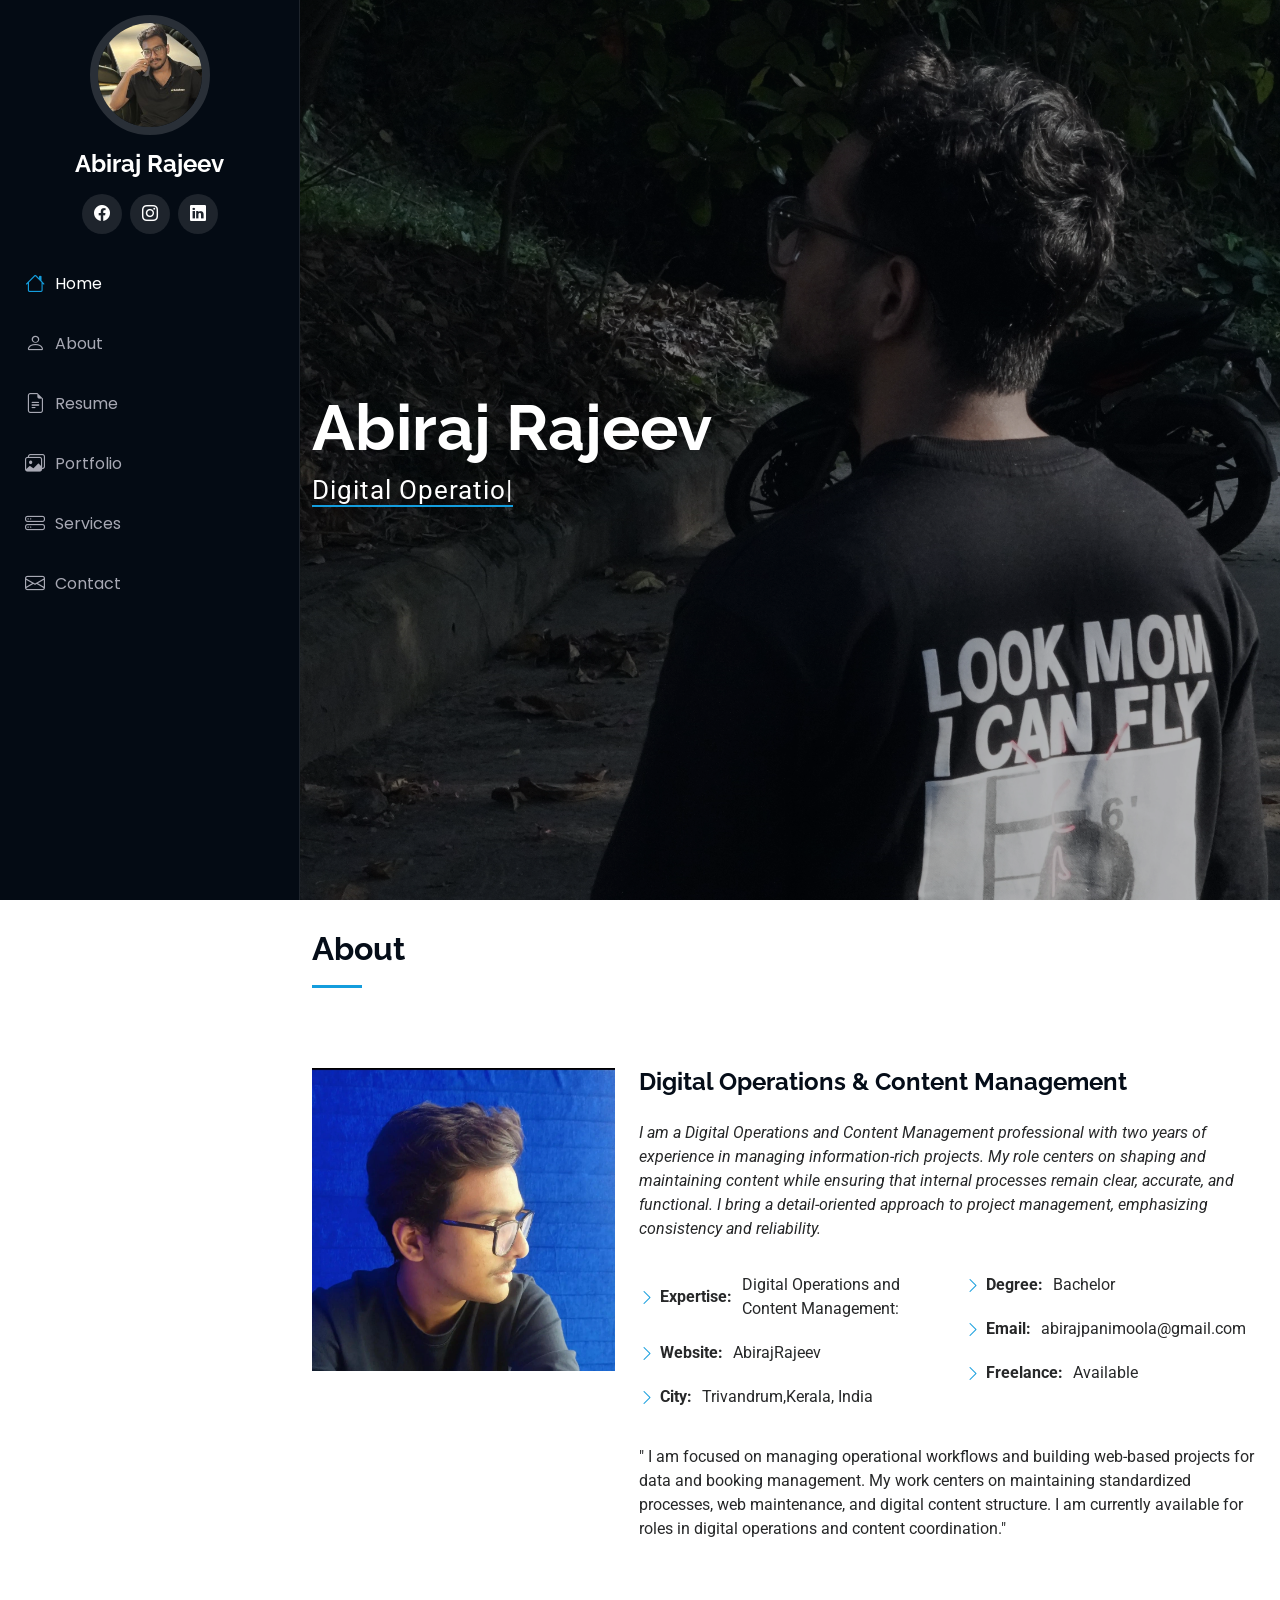
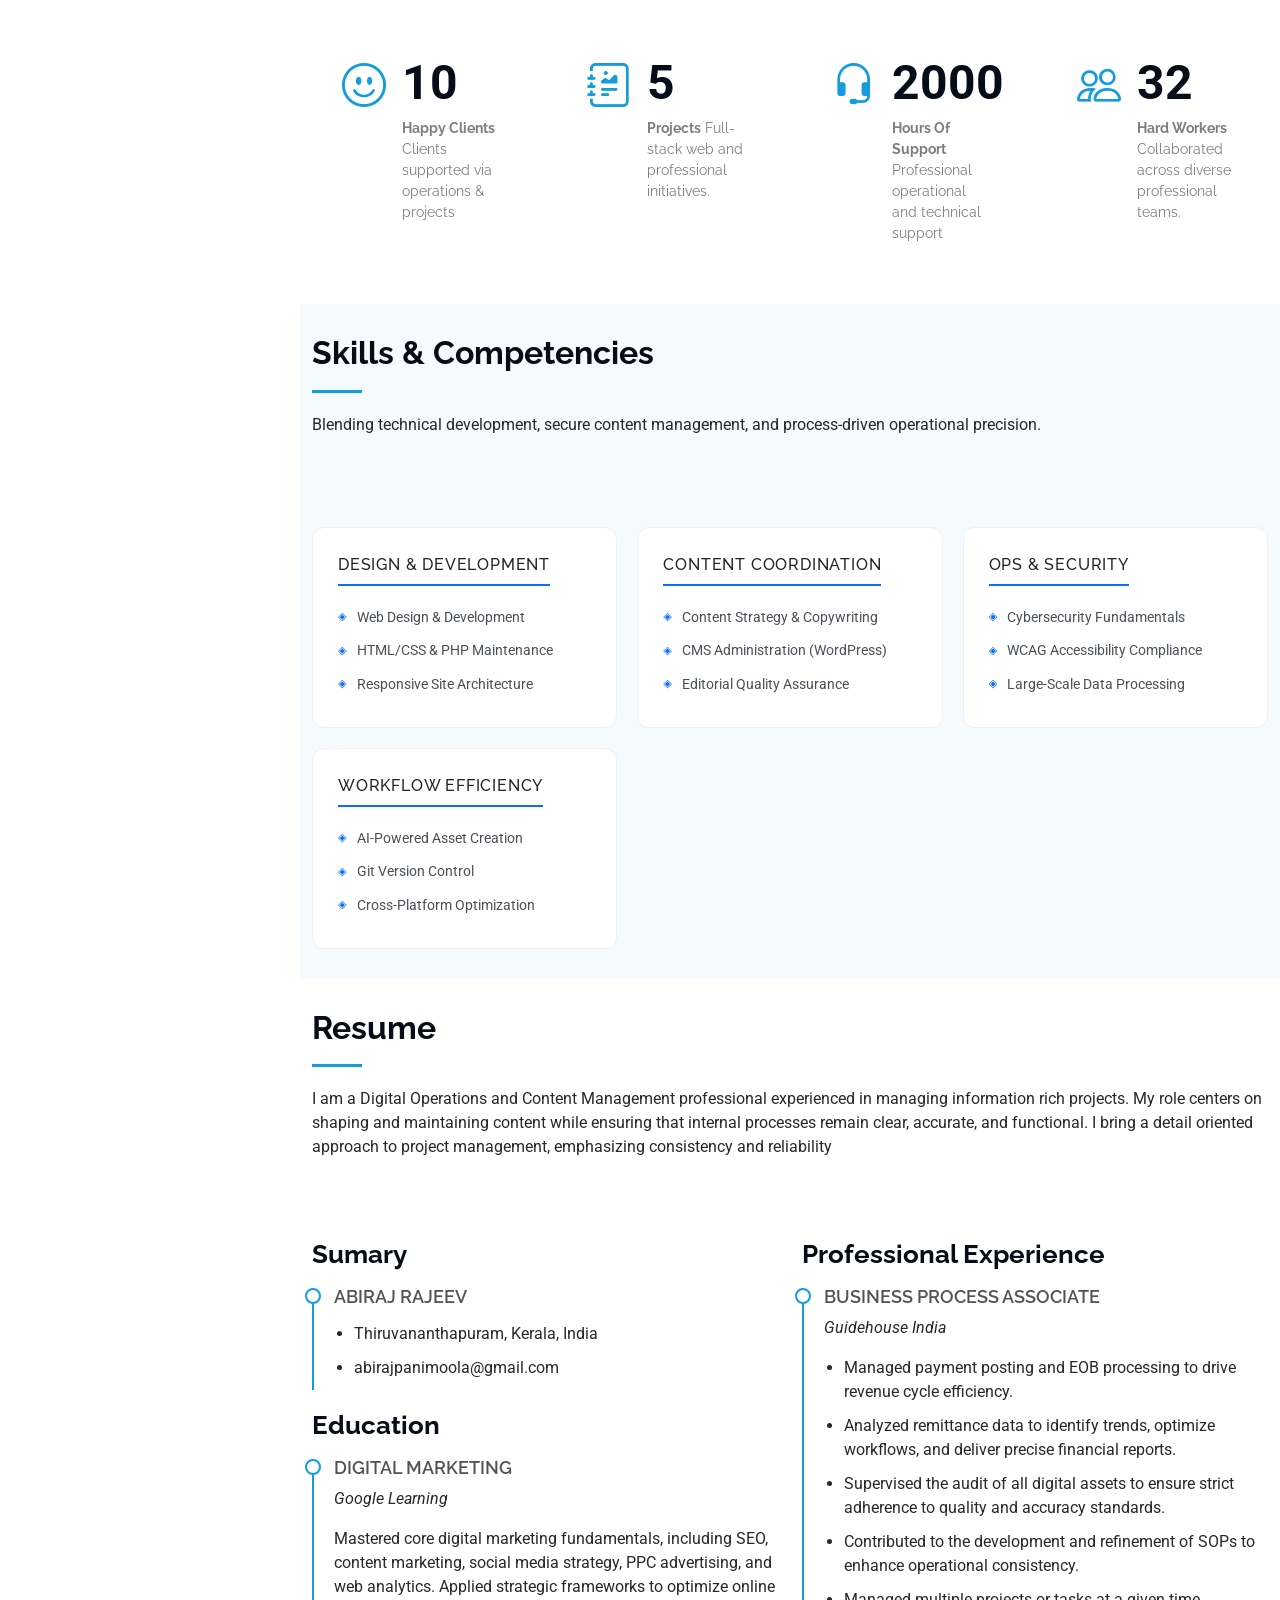
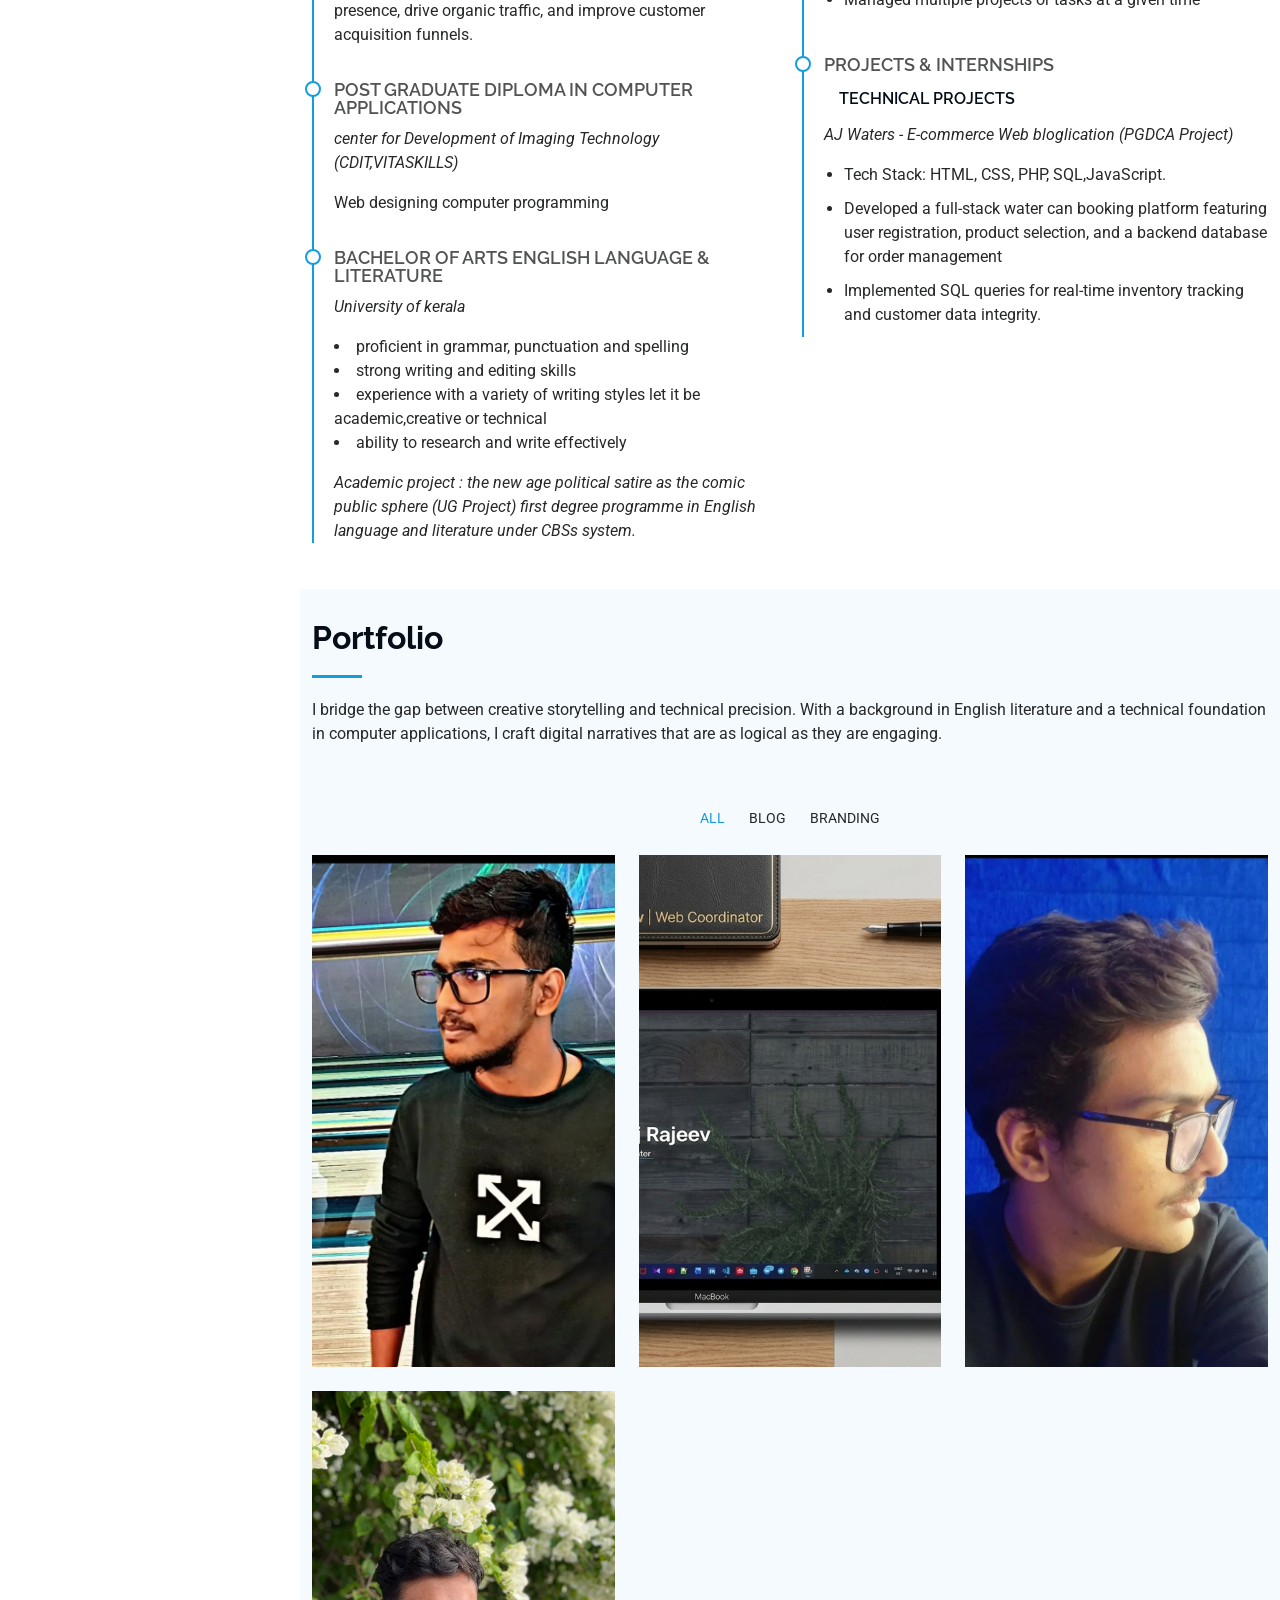
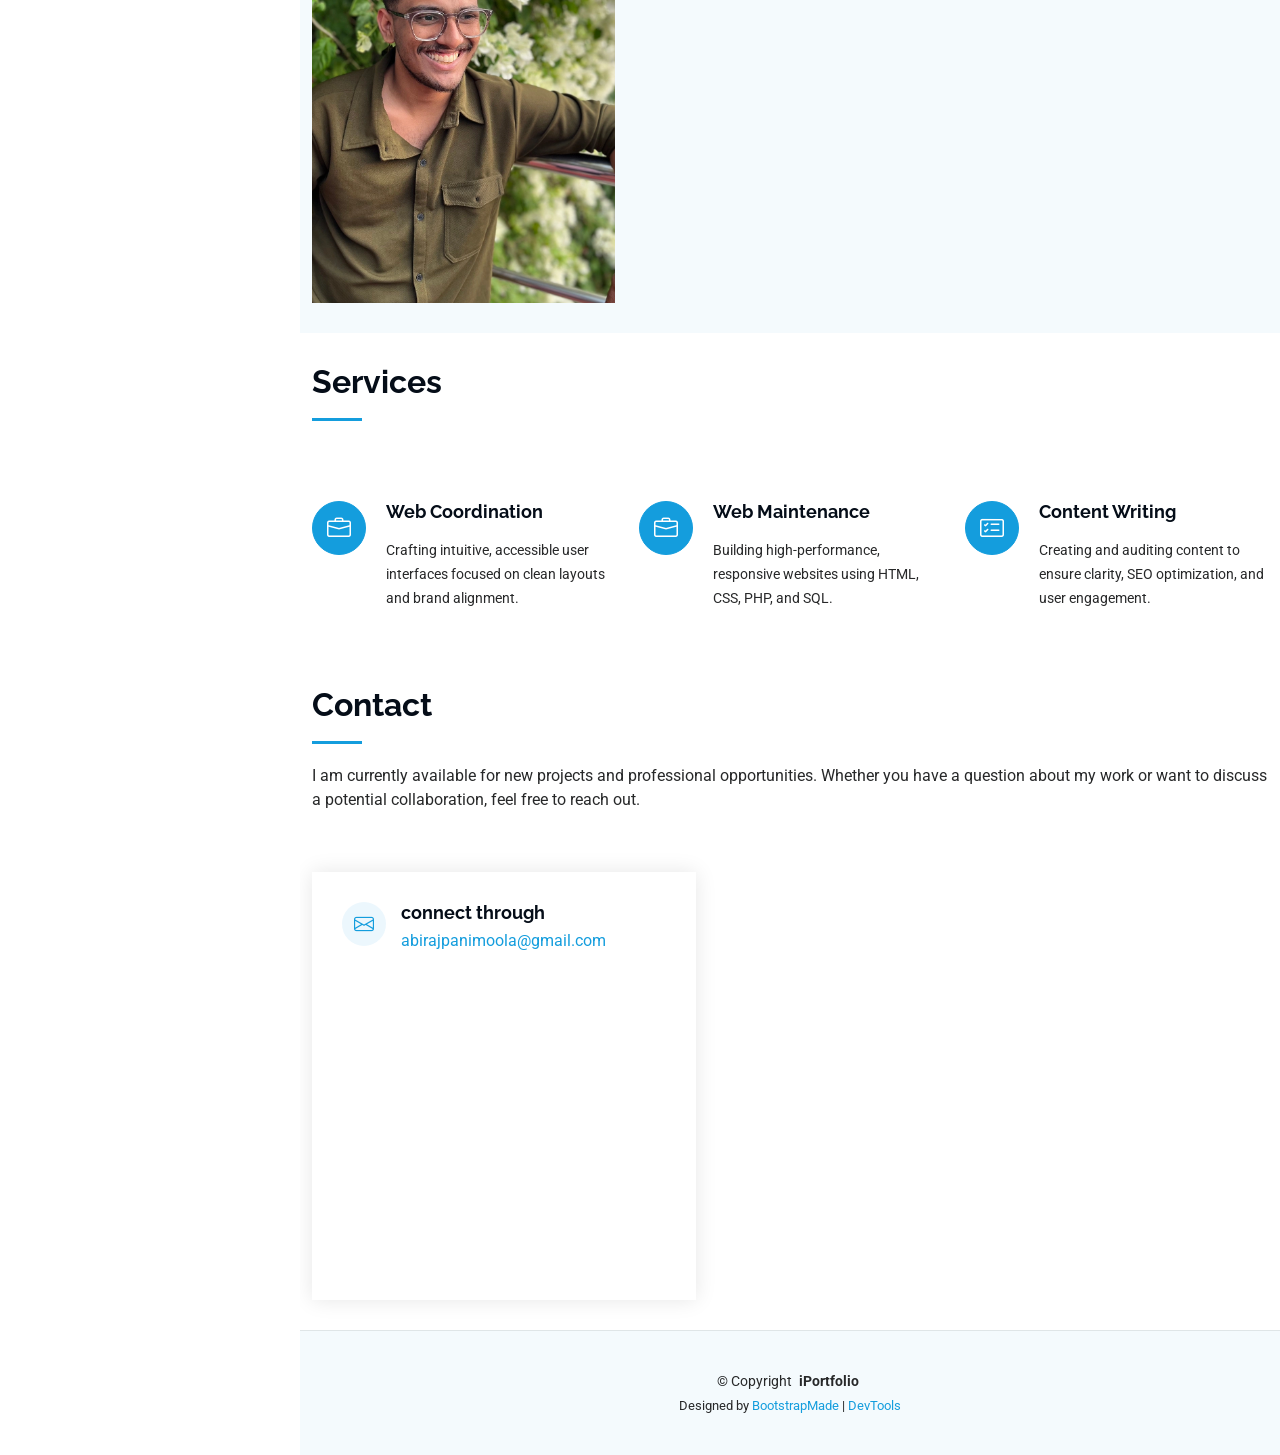
==== index.html @ eca81e2e "Update education section in index.html Added education details for Digital Marketing and updated exi" ====
<!DOCTYPE html>
<html lang="en">

<head>
  <meta charset="utf-8">
  <meta content="width=device-width, initial-scale=1.0" name="viewport">
  <title>Abiraj Rajeev | Portfolio</title>
  <meta content="" name="description">
  <meta content="" name="keywords">

  <!-- Favicons -->
  <link href="assets/img/favicon.png" rel="icon">
  <link href="assets/img/blogle-touch-icon.png" rel="blogle-touch-icon">

  <!-- Fonts -->
  <link href="https://fonts.googleapis.com" rel="preconnect">
  <link href="https://fonts.gstatic.com" rel="preconnect" crossorigin>
  <link href="https://fonts.googleapis.com/css2?family=Roboto:ital,wght@0,100;0,300;0,400;0,500;0,700;0,900;1,100;1,300;1,400;1,500;1,700;1,900&family=Poppins:ital,wght@0,100;0,200;0,300;0,400;0,500;0,600;0,700;0,800;0,900;1,100;1,200;1,300;1,400;1,500;1,600;1,700;1,800;1,900&family=Raleway:ital,wght@0,100;0,200;0,300;0,400;0,500;0,600;0,700;0,800;0,900;1,100;1,200;1,300;1,400;1,500;1,600;1,700;1,800;1,900&display=swap" rel="stylesheet">

  <!-- Vendor CSS Files -->
  <link href="assets/vendor/bootstrap/css/bootstrap.min.css" rel="stylesheet">
  <link href="assets/vendor/bootstrap-icons/bootstrap-icons.css" rel="stylesheet">
  <link href="assets/vendor/aos/aos.css" rel="stylesheet">
  <link href="assets/vendor/glightbox/css/glightbox.min.css" rel="stylesheet">
  <link href="assets/vendor/swiper/swiper-bundle.min.css" rel="stylesheet">

  <!-- Main CSS File -->
  <link href="assets/css/main.css" rel="stylesheet">

  <!-- =======================================================
  * Template Name: iPortfolio
  * Template URL: https://bootstrapmade.com/iportfolio-bootstrap-portfolio-websites-template/
  * Updated: Jun 29 2024 with Bootstrap v5.3.3
  * Author: BootstrapMade.com
  * License: https://bootstrapmade.com/license/
  ======================================================== -->
</head>

<body class="index-page">

  <header id="header" class="header dark-background d-flex flex-column">
    <i class="header-toggle d-xl-none bi bi-list"></i>

    <div class="profile-img">
      <img src="assets/img/my-profile-img.jpg" alt="" class="img-fluid rounded-circle">
    </div>

    <a href="index.html" class="logo d-flex align-items-center justify-content-center">
      <!-- Uncomment the line below if you also wish to use an image logo -->
      <!-- <img src="assets/img/logo.png" alt=""> -->
      <h1 class="sitename">Abiraj Rajeev</h1>
    </a>

    <div class="social-links text-center">
      <a href="https://www.facebook.com/share/1HGsQPXidH/" class="facebook"><i class="bi bi-facebook"></i></a>
      <a href="https://www.instagram.com/abiraj_relodz/?hl=tl" class="instagram"><i class="bi bi-instagram"></i></a>
      <a href="https://linkedin.com/in/abiraj-rajeev" class="linkedin"><i class="bi bi-linkedin"></i></a>
    </div>

    <nav id="navmenu" class="navmenu">
      <ul>
        <li><a href="#hero" class="active"><i class="bi bi-house navicon"></i>Home</a></li>
        <li><a href="#about"><i class="bi bi-person navicon"></i> About</a></li>
        <li><a href="#resume"><i class="bi bi-file-earmark-text navicon"></i> Resume</a></li>
        <li><a href="#portfolio"><i class="bi bi-images navicon"></i> Portfolio</a></li>
        <li><a href="#services"><i class="bi bi-hdd-stack navicon"></i> Services</a></li>
        <li><a href="#contact"><i class="bi bi-envelope navicon"></i> Contact</a></li>
      </ul>
    </nav>

  </header>
  
  <main class="main">

    <!-- Hero Section -->
    <section id="hero" class="hero section dark-background">

      <img src="assets/img/assetsimghero-bg.jpg" alt="" data-aos="fade-in" class="">

      <div class="container" data-aos="fade-up" data-aos-delay="100">
        <h2>Abiraj Rajeev</h2>
        <p><span class="typed" data-typed-items="Digital Operations & Content Management"></span><span class="typed-cursor typed-cursor--blink" aria-hidden="true"></span><span class="typed-cursor typed-cursor--blink" aria-hidden="true"></span></p>
      </div>

    </section><!-- /Hero Section -->

    <!-- About Section -->
    <section id="about" class="about section">

      <!-- Section Title -->
      <div class="container section-title" data-aos="fade-up">
        <h2>About</h2>
        <p></p>
      </div><!-- End Section Title -->

      <div class="container" data-aos="fade-up" data-aos-delay="100">

        <div class="row gy-4 justify-content-center">
          <div class="col-lg-4">
            <img src="assets/img/services.jpg" class="img-fluid" alt="">
          </div>
          <div class="col-lg-8 content">
            <h2>Digital Operations &amp; Content Management</h2>
            <p class="fst-italic py-3">
             I am a Digital Operations and Content Management professional with two years of experience in managing information-rich projects. My role centers on shaping and maintaining content while ensuring that internal processes remain clear, accurate, and functional. I bring a detail-oriented approach to project management, emphasizing consistency and reliability. 
            </p>
            </p>
            <div class="row">
              <div class="col-lg-6">
                <ul>
                  <li><i class="bi bi-chevron-right"></i> <strong>Expertise:</strong> <span> Digital Operations and Content Management:</span></li>
              <li><i class="bi bi-chevron-right"></i> <strong>Website:</strong> <span> <a href="https://abirajpanimoola-jpg.github.io/abirajrajeevportfolio/" target="_blank" style="text-decoration: none; color: inherit;">AbirajRajeev</a>
                  <li><i class="bi bi-chevron-right"></i> <strong>City:</strong> <span>Trivandrum,Kerala, India</span></li>
                </ul>
              </div>
              <div class="col-lg-6">
                <ul>
                  <li><i class="bi bi-chevron-right"></i> <strong>Degree:</strong> <span>Bachelor</span></li>
                  <li><i class="bi bi-chevron-right"></i> <strong>Email:</strong> <span>abirajpanimoola@gmail.com</span></li>
                  <li><i class="bi bi-chevron-right"></i> <strong>Freelance:</strong> <span>Available</span></li>
                </ul>
              </div>
            </div>
            <p class="py-3">
              " I am focused on managing operational workflows and building web-based projects for data and booking management. My work centers on maintaining standardized processes, web maintenance, and digital content structure. I am currently available for roles in digital operations and content coordination."
            </p>
          </div>
        </div>

      </div>

    </section><!-- /About Section -->

    <!-- Stats Section -->
    <section id="stats" class="stats section">

      <div class="container" data-aos="fade-up" data-aos-delay="100">

        <div class="row gy-4">

          <div class="col-lg-3 col-md-6">
            <div class="stats-item">
              <i class="bi bi-emoji-smile"></i>
              <span data-purecounter-start="0" data-purecounter-end="10" data-purecounter-duration="1" class="purecounter"></span>
              <p><strong>Happy Clients</strong> <span>Clients supported via operations & projects</span></p>
            </div>
          </div><!-- End Stats Item -->

          <div class="col-lg-3 col-md-6">
            <div class="stats-item">
              <i class="bi bi-journal-richtext"></i>
              <span data-purecounter-start="0" data-purecounter-end="5" data-purecounter-duration="1" class="purecounter"></span>
              <p><strong>Projects</strong> <span>Full-stack web and professional initiatives.</span></p>
            </div>
          </div><!-- End Stats Item -->

          <div class="col-lg-3 col-md-6">
            <div class="stats-item">
              <i class="bi bi-headset"></i>
              <span data-purecounter-start="0" data-purecounter-end="2000" data-purecounter-duration="1" class="purecounter"></span>
              <p><strong>Hours Of Support</strong> <span>Professional operational and technical support</span></p>
            </div>
          </div><!-- End Stats Item -->

          <div class="col-lg-3 col-md-6">
            <div class="stats-item">
              <i class="bi bi-people"></i>
              <span data-purecounter-start="0" data-purecounter-end="32" data-purecounter-duration="1" class="purecounter"></span>
              <p><strong>Hard Workers</strong> <span>Collaborated across diverse professional teams.</span></p>
            </div>
          </div><!-- End Stats Item -->

        </div>

      </div>

    </section><!-- /Stats Section -->

    <!-- Skills Section -->
    <section id="skills" class="skills section light-background">
  <div class="container section-title" data-aos="fade-up">
    <h2>Skills & Competencies</h2>
    <p>Blending technical development, secure content management, and process-driven operational precision.</p>
  </div>

  <div class="container" data-aos="fade-up" data-aos-delay="100">
    <div class="skills-grid">
      
      <!-- 1. Design & Development -->
      <div class="skill-card">
        <h3>Design & Development</h3>
        <ul class="skill-list">
          <li>Web Design & Development</li>
          <li>HTML/CSS & PHP Maintenance</li>
          <li>Responsive Site Architecture</li>
        </ul>
      </div>

      <!-- 2. Content & Strategy -->
      <div class="skill-card">
        <h3>Content Coordination</h3>
        <ul class="skill-list">
          <li>Content Strategy & Copywriting</li>
          <li>CMS Administration (WordPress)</li>
          <li>Editorial Quality Assurance</li>
        </ul>
      </div>

      <!-- 3. Operations & Security -->
      <div class="skill-card">
        <h3>Ops & Security</h3>
        <ul class="skill-list">
          <li>Cybersecurity Fundamentals</li>
          <li>WCAG Accessibility Compliance</li>
          <li>Large-Scale Data Processing</li>
        </ul>
      </div>

      <!-- 4. Workflow & AI -->
      <div class="skill-card">
        <h3>Workflow Efficiency</h3>
        <ul class="skill-list">
          <li>AI-Powered Asset Creation</li>
          <li>Git Version Control</li>
          <li>Cross-Platform Optimization</li>
        </ul>
      </div>

    </div>
  </div>
</section>

<style>
  .skills-grid {
    display: grid;
    grid-template-columns: repeat(auto-fit, minmax(260px, 1fr));
    gap: 20px;
    margin-top: 30px;
  }
  .skill-card {
    background: #ffffff;
    padding: 25px;
    border-radius: 12px;
    border: 1px solid #eef0f2;
    transition: all 0.3s ease;
  }
  .skill-card:hover {
    transform: translateY(-5px);
    border-color: #0d6efd;
    box-shadow: 0 10px 20px rgba(0,0,0,0.05);
  }
  .skill-card h3 {
    font-size: 1rem;
    margin-bottom: 15px;
    color: #212529;
    text-transform: uppercase;
    letter-spacing: 0.05em;
    border-bottom: 2px solid #0d6efd;
    padding-bottom: 10px;
    display: inline-block;
  }
  .skill-list { list-style: none; padding: 0; margin: 0; }
  .skill-list li {
    padding: 6px 0;
    color: #495057;
    font-size: 0.9rem;
    display: flex;
    align-items: center;
  }
  .skill-list li::before {
    content: "◈";
    color: #0d6efd;
    margin-right: 10px;
    font-size: 0.7rem;
  }
</style><!-- End of Skills Section -->

    <!-- Resume Section -->
    <section id="resume" class="resume section">

      <!-- Section Title -->
      <div class="container section-title" data-aos="fade-up">
        <h2>Resume</h2>
        <p> I am a Digital Operations and Content Management professional  experienced in managing information rich projects. My role centers on shaping and maintaining content while ensuring that internal processes remain clear, accurate, and functional. I bring a detail oriented approach to project management, emphasizing consistency and reliability</p>
      </div><!-- End Section Title -->

      <div class="container">

        <div class="row">

          <div class="col-lg-6" data-aos="fade-up" data-aos-delay="100">
            <h3 class="resume-title">Sumary</h3>

            <div class="resume-item pb-0">
              <h4>Abiraj Rajeev</h4>
              <p><em></em></p>
              <ul>
                <li>Thiruvananthapuram, Kerala, India</li>
                <li>abirajpanimoola@gmail.com</li>
              </ul>
            </div><!-- Edn Resume Item -->

            <h3 class="resume-title">Education</h3>
            <div class="resume-item">
              <h4>Digital Marketing </h4>
     
              <p><em>Google Learning </em></p>
              <p>Mastered core digital marketing fundamentals, including SEO, content marketing, social media strategy, PPC advertising, and web analytics.

Applied strategic frameworks to optimize online presence, drive organic traffic, and improve customer acquisition funnels.</p>
            </div>
            <div class="resume-item">
              <h4>Post Graduate Diploma in Computer Applications </h4>
     
              <p><em>center for Development of Imaging Technology (CDIT,VITASKILLS)</em></p>
              <p>Web designing computer programming </p>
            </div><!-- Edn Resume Item -->

            <div class="resume-item">
              <h4>Bachelor of  Arts English language &amp; Literature</h4>
              
              <p><em>University of kerala</em></p>
              <p><li>proficient in grammar, punctuation and spelling</li>
                <li>strong writing and editing skills</li>
                <li>experience with a variety of writing styles let it be academic,creative or technical</li>
                <li>ability to research and write effectively</li>
              </p>
              <p><em>Academic project : the new age political satire as the comic public sphere (UG Project) first degree programme in English language and literature under CBSs system. </em></p> 
            </div><!-- Edn Resume Item -->

          </div>

          <div class="col-lg-6" data-aos="fade-up" data-aos-delay="200">
            <h3 class="resume-title">Professional Experience</h3>
            <div class="resume-item">
              <h4> Business process Associate</h4>
              
              <p><em>Guidehouse India</em></p>
              <ul>
                <li>Managed payment posting and EOB processing to drive revenue cycle efficiency.</li>
                <li>Analyzed remittance data to identify trends, optimize workflows, and deliver precise financial reports. </li>
                <li>Supervised the audit of all digital assets to ensure strict adherence to quality and accuracy standards.</li>
                <li>Contributed to the development and refinement of SOPs to enhance operational consistency.</li>
                <li>Managed multiple projects or tasks at a given time</li>
              </ul>
            </div><!-- Edn Resume Item -->

            <div class="resume-item">
              <h4>Projects & Internships </h4>
              <h5>TECHNICAL PROJECTS</h5>
              <p><em>AJ Waters - E-commerce Web bloglication (PGDCA Project) </em></p>
              <ul>
                <li>Tech Stack: HTML, CSS, PHP, SQL,JavaScript.</li>
                <li> Developed a full-stack water can booking platform featuring user registration, product selection, and a backend database for order management</li>
                <li>Implemented SQL queries for real-time inventory tracking and customer data integrity.</li>
                
              </ul>

             
            </div><!-- Edn Resume Item -->

          </div>

        </div>

      </div>

    </section><!-- /Resume Section -->

    <!-- Portfolio Section -->
    <section id="portfolio" class="portfolio section light-background">

      <!-- Section Title -->
      <div class="container section-title" data-aos="fade-up">
        <h2>Portfolio</h2>
        <p>I bridge the gap between creative storytelling and technical precision. With a background in English literature and a technical foundation in computer applications, I craft digital narratives that are as logical as they are engaging.</p>
      </div><!-- End Section Title -->

      <div class="container">

        <div class="isotope-layout" data-default-filter="*" data-layout="masonry" data-sort="original-order">

          <ul class="portfolio-filters isotope-filters" data-aos="fade-up" data-aos-delay="100">
            <li data-filter="*" class="filter-active">All</li>
            <li data-filter=".filter-blog">blog</li>
            <li data-filter=".filter-branding">Branding</li>
          </ul><!-- End Portfolio Filters -->

          <div class="row gy-4 isotope-container" data-aos="fade-up" data-aos-delay="200">

            <div class="col-lg-4 col-md-6 portfolio-item isotope-item filter-blog">
              <div class="portfolio-content h-100">
                <img src="assets/img/portfolio/blog-1.jpg" class="img-fluid" style="height: 32em; width: 100%; object-fit: cover;"alt="">
                <div class="portfolio-info">
                  <h4>blog 1</h4>
                  <p>“Half‑cooked perfection is better than emptiness — always will be.”</p>
                  
                  <a href="assets/img/portfolio/blog-1.jpg" title="blog 1" data-gallery="portfolio-gallery-blog" class="glightbox preview-link">
                  
                    <i class="bi bi-zoom-in"></i></a>
                </div>
              </div>
            </div><!-- End Portfolio Item -->
            
            <div class="col-lg-4 col-md-6 portfolio-item isotope-item filter-branding">
              <div class="portfolio-content h-100">
                <img src="assets/img/portfolio/branding-1.jpg" class="img-fluid"style="height: 32em; width: 100%; object-fit: cover;" alt="">
                <div class="portfolio-info">
                  <h4>Branding 1</h4>
                  <p> </p>
                  <a href="assets/img/portfolio/branding-1.jpg" title="Branding 1" data-gallery="portfolio-gallery-branding" class="glightbox preview-link"style="height: 32em; width: 100%; object-fit: cover><i class="bi bi-zoom-in"></i></a>
                  <a href="portfolio-details.html" title="More Details" class="details-link"><i class="bi bi-link-45deg"></i></a>
                </div>
              </div>
            </div><!-- End Portfolio Item -->

         

            <div class="col-lg-4 col-md-6 portfolio-item isotope-item filter-blog">
              <div class="portfolio-content h-100">
                <img src="assets/img/portfolio/blog-2.jpg" class="img-fluid"style="height: 32em; width: 100%; object-fit: cover;" alt="">
                <div class="portfolio-info">
                  <h4>blog 2</h4>
                  <p>“Be the CEO of your life; hire and fire accordingly.”</p>
                  <a href="assets/img/portfolio/blog-2.jpg" title="blog 2" data-gallery="portfolio-gallery-blog" class="glightbox preview-link">
                  
                    <i class="bi bi-zoom-in"></i></a>
                </div>
              </div>
            </div><!-- End Portfolio Item -->
 
            <div class="col-lg-4 col-md-6 portfolio-item isotope-item filter-blog">
              <div class="portfolio-content h-100">
                <img src="assets/img/portfolio/blog-3.jpg" class="img-fluid"style="height: 32em; width: 100%; object-fit: cover;" alt="">
                <div class="portfolio-info">
                  <h4>blog 3</h4>
                  <p> “Laugh like Buddha, not Smiling Buddha.”</p>
                  <a href="assets/img/portfolio/blog-3.jpg" title="blog 3" data-gallery="portfolio-gallery-blog" class="glightbox preview-link">
                  
                    <i class="bi bi-zoom-in"></i></a>
                </div>
              </div>
            </div><!-- End Portfolio Item -->

          
      
        </div>

      </div>

    </section><!-- /Portfolio Section -->

    <!-- Services Section -->
    <section id="services" class="services section">

      <!-- Section Title -->
      <div class="container section-title" data-aos="fade-up">
        <h2>Services</h2>
        <p></p>
      </div><!-- End Section Title -->

      <div class="container">

        <div class="row gy-4">

          <div class="col-lg-4 col-md-6 service-item d-flex" data-aos="fade-up" data-aos-delay="100">
            <div class="icon flex-shrink-0"><i class="bi bi-briefcase"></i></div>
            <div>
              <h4 class="title"><a href="service-details.html#web-Coordination" class="stretched-link">Web Coordination</a></h4>
              <p class="description">Crafting intuitive, accessible user interfaces focused on clean layouts and brand alignment.</p>
            </div>
          </div>
          <!-- End Service Item -->
           <div class="col-lg-4 col-md-6 service-item d-flex" data-aos="fade-up" data-aos-delay="100">
            <div class="icon flex-shrink-0"><i class="bi bi-briefcase"></i></div>
            <div>
              <h4 class="title"><a href="service-details.html#Web-Maintenance" class="stretched-link">Web Maintenance</a></h4>
              <p class="description">Building high-performance, responsive websites using HTML, CSS, PHP, and SQL.</p>
            </div>
          </div>
          <!-- End Service Item -->

          <div class="col-lg-4 col-md-6 service-item d-flex" data-aos="fade-up" data-aos-delay="200">
            <div class="icon flex-shrink-0"><i class="bi bi-card-checklist"></i></div>
            <div>
              <h4 class="title"><a href="service-details.html#content-writing" class="stretched-link">Content Writing</a></h4>
              <p class="description">Creating and auditing content to ensure clarity, SEO optimization, and user engagement.</p>
            </div>
          </div><!-- End Service Item -->

        </div>

      </div>

    </section><!-- /Services Section -->

    <!-- Contact Section -->
    <section id="contact" class="contact section">

      <!-- Section Title -->
      <div class="container section-title" data-aos="fade-up">
        <h2>Contact</h2>
        <p>I am currently available for new projects and professional opportunities. Whether you have a question about my work or want to discuss a potential collaboration, feel free to reach out.</p>
      </div><!-- End Section Title -->

      <div class="container" data-aos="fade-up" data-aos-delay="100">

        <div class="row gy-4">

          <div class="col-lg-5">

            <div class="info-wrap">
             

              

              <div class="info-item d-flex" data-aos="fade-up" data-aos-delay="400">
                <i class="bi bi-envelope flex-shrink-0"></i>
                <div>
                  <h3>connect through</h3>
                 <a href="mailto:abirajrelodz@gmail.com">abirajpanimoola@gmail.com</a>
                </div>
              </div><!-- End Info Item -->

              <iframe src=" " frameborder="0" style="border:0; width: 100%; height: 270px;" allowfullscreen="" loading="lazy" referrerpolicy="no-referrer-when-downgrade"></iframe>
            </div>
          </div>

        

        </div>

      </div>

    </section><!-- /Contact Section -->

  </main>

  <footer id="footer" class="footer position-relative light-background">

    <div class="container">
      <div class="copyright text-center ">
        <p>© <span>Copyright</span> <strong class="px-1 sitename":>iPortfolio</strong> <span></span></p>
      </div>
      <div class="credits">
        <!-- All the links in the footer should remain intact. -->
        <!-- You can delete the links only if you've purchased the pro version. -->
        <!-- Licensing information: https://bootstrapmade.com/license/ -->
        <!-- Purchase the pro version with working PHP/AJAX contact form: [buy-url] -->
        Designed by <a href="https://bootstrapmade.com/">BootstrapMade</a> | <a href="https://bootstrapmade.com/tools/">DevTools</a>
      </div>
    </div>

  </footer>

  <!-- Scroll Top -->
  <a href="#" id="scroll-top" class="scroll-top d-flex align-items-center justify-content-center"><i class="bi bi-arrow-up-short"></i></a>

  <!-- Preloader -->
  <div id="preloader"></div>

  <!-- Vendor JS Files -->
  <script src="assets/vendor/bootstrap/js/bootstrap.bundle.min.js"></script>
  <script src="assets/vendor/php-email-form/validate.js"></script>
  <script src="assets/vendor/aos/aos.js"></script>
  <script src="assets/vendor/typed.js/typed.umd.js"></script>
  <script src="assets/vendor/purecounter/purecounter_vanilla.js"></script>
  <script src="assets/vendor/waypoints/noframework.waypoints.js"></script>
  <script src="assets/vendor/glightbox/js/glightbox.min.js"></script>
  <script src="assets/vendor/imagesloaded/imagesloaded.pkgd.min.js"></script>
  <script src="assets/vendor/isotope-layout/isotope.pkgd.min.js"></script>
  <script src="assets/vendor/swiper/swiper-bundle.min.js"></script>

  <!-- Main JS File -->
  <script src="assets/js/main.js"></script>

</body>

</html>
---- assets/css/main.css ----
/**
* Template Name: iPortfolio
* Template URL: https://bootstrapmade.com/iportfolio-bootstrap-portfolio-websites-template/
* Updated: Jun 29 2024 with Bootstrap v5.3.3
* Author: BootstrapMade.com
* License: https://bootstrapmade.com/license/
*/

/*--------------------------------------------------------------
# Font & Color Variables
# Help: https://bootstrapmade.com/color-system/
--------------------------------------------------------------*/
/* Fonts */
:root {
  --default-font: "Roboto",  system-ui, -apple-system, "Segoe UI", Roboto, "Helvetica Neue", Arial, "Noto Sans", "Liberation Sans", sans-serif, "Apple Color Emoji", "Segoe UI Emoji", "Segoe UI Symbol", "Noto Color Emoji";
  --heading-font: "Raleway",  sans-serif;
  --nav-font: "Poppins",  sans-serif;
}

/* Global Colors - The following color variables are used throughout the website. Updating them here will change the color scheme of the entire website */
:root { 
  --background-color: #ffffff; /* Background color for the entire website, including individual sections */
  --default-color: #272829; /* Default color used for the majority of the text content across the entire website */
  --heading-color: #050d18; /* Color for headings, subheadings and title throughout the website */
  --accent-color: #149ddd; /* Accent color that represents your brand on the website. It's used for buttons, links, and other elements that need to stand out */
  --surface-color: #ffffff; /* The surface color is used as a background of boxed elements within sections, such as cards, icon boxes, or other elements that require a visual separation from the global background. */
  --contrast-color: #ffffff; /* Contrast color for text, ensuring readability against backgrounds of accent, heading, or default colors. */
}

/* Nav Menu Colors - The following color variables are used specifically for the navigation menu. They are separate from the global colors to allow for more customization options */
:root {
  --nav-color: #a8a9b4;  /* The default color of the main navmenu links */
  --nav-hover-color: #ffffff; /* Applied to main navmenu links when they are hovered over or active */
  --nav-mobile-background-color: #040b14; /* Used as the background color for mobile navigation menu */
  --nav-dropdown-background-color: #040b14; /* Used as the background color for dropdown items that appear when hovering over primary navigation items */
  --nav-dropdown-color: #a8a9b4; /* Used for navigation links of the dropdown items in the navigation menu. */
  --nav-dropdown-hover-color: #ffffff; /* Similar to --nav-hover-color, this color is applied to dropdown navigation links when they are hovered over. */
}

/* Color Presets - These classes override global colors when applied to any section or element, providing reuse of the sam color scheme. */

.light-background {
  --background-color: #f4fafd;
  --surface-color: #ffffff;
}

.dark-background {
  --background-color: #040b14;
  --default-color: #ffffff;
  --heading-color: #ffffff;
  --surface-color: #151f2b;
  --contrast-color: #ffffff;
}

/* Smooth scroll */
:root {
  scroll-behavior: smooth;
}

/*--------------------------------------------------------------
# General Styling & Shared Classes
--------------------------------------------------------------*/
body {
  color: var(--default-color);
  background-color: var(--background-color);
  font-family: var(--default-font);
}

a {
  color: var(--accent-color);
  text-decoration: none;
  transition: 0.3s;
}

a:hover {
  color: color-mix(in srgb, var(--accent-color), transparent 25%);
  text-decoration: none;
}

h1,
h2,
h3,
h4,
h5,
h6 {
  color: var(--heading-color);
  font-family: var(--heading-font);
}

/* PHP Email Form Messages
------------------------------*/
.php-email-form .error-message {
  display: none;
  background: #df1529;
  color: #ffffff;
  text-align: left;
  padding: 15px;
  margin-bottom: 24px;
  font-weight: 600;
}

.php-email-form .sent-message {
  display: none;
  color: #ffffff;
  background: #059652;
  text-align: center;
  padding: 15px;
  margin-bottom: 24px;
  font-weight: 600;
}

.php-email-form .loading {
  display: none;
  background: var(--surface-color);
  text-align: center;
  padding: 15px;
  margin-bottom: 24px;
}

.php-email-form .loading:before {
  content: "";
  display: inline-block;
  border-radius: 50%;
  width: 24px;
  height: 24px;
  margin: 0 10px -6px 0;
  border: 3px solid var(--accent-color);
  border-top-color: var(--surface-color);
  animation: php-email-form-loading 1s linear infinite;
}

@keyframes php-email-form-loading {
  0% {
    transform: rotate(0deg);
  }

  100% {
    transform: rotate(360deg);
  }
}

/*--------------------------------------------------------------
# Global Header
--------------------------------------------------------------*/
.header {
  color: var(--default-color);
  background-color: var(--background-color);
  position: fixed;
  top: 0;
  left: 0;
  bottom: 0;
  padding: 0 15px;
  width: 300px;
  transition: all ease-in-out 0.3s;
  overflow-y: auto;
  z-index: 997;
  border-right: 1px solid color-mix(in srgb, var(--default-color), transparent 90%);
}

.header .profile-img img {
  margin: 15px auto;
  display: block;
  width: 120px;
  border: 8px solid color-mix(in srgb, var(--default-color), transparent 85%);
}

.header .logo {
  line-height: 1;
  margin-bottom: 15px;
}

.header .logo img {
  max-height: 32px;
  margin-right: 8px;
}

.header .logo h1 {
  font-size: 24px;
  margin: 0;
  font-weight: 700;
  color: var(--heading-color);
}

.header .social-links {
  margin: 0 0 20px 0;
}

.header .social-links a {
  font-size: 16px;
  display: inline-flex;
  align-items: center;
  justify-content: center;
  background: color-mix(in srgb, var(--default-color), transparent 90%);
  color: var(--default-color);
  margin: 0 2px;
  border-radius: 50%;
  text-align: center;
  width: 40px;
  height: 40px;
  transition: 0.3s;
}

.header .social-links a:hover {
  color: var(--contrast-color);
  background: var(--accent-color);
}

@media (min-width: 1200px) {

  .header~main,
  .header~#footer {
    margin-left: 300px;
  }
}

@media (max-width: 1199px) {
  .header {
    left: -100%;
  }
}

.header.header-show {
  left: 0;
}

.header .header-toggle {
  color: var(--contrast-color);
  background-color: var(--accent-color);
  font-size: 22px;
  display: flex;
  align-items: center;
  justify-content: center;
  width: 40px;
  height: 40px;
  border-radius: 50%;
  cursor: pointer;
  position: fixed;
  top: 15px;
  right: 15px;
  z-index: 9999;
  transition: background-color 0.3s;
}

.header .header-toggle:hover {
  color: var(--contrast-color);
  background-color: color-mix(in srgb, var(--accent-color) 90%, white 15%);
}

/*--------------------------------------------------------------
# Navigation Menu
--------------------------------------------------------------*/
.mobile-nav-toggle {
  display: none;
}

.navmenu {
  padding: 0;
  z-index: 9997;
}

.navmenu ul {
  list-style: none;
  padding: 0 0 20px 0;
  margin: 0;
}

.navmenu a,
.navmenu a:focus {
  color: var(--nav-color);
  padding: 15px 10px;
  font-family: var(--nav-font);
  font-size: 16px;
  font-weight: 400;
  display: flex;
  align-items: center;
  white-space: nowrap;
  transition: 0.3s;
  width: 100%;
}

.navmenu a .navicon,
.navmenu a:focus .navicon {
  font-size: 20px;
  margin-right: 10px;
}

.navmenu a .toggle-dropdown,
.navmenu a:focus .toggle-dropdown {
  font-size: 12px;
  line-height: 0;
  margin-left: auto;
  width: 30px;
  height: 30px;
  display: flex;
  align-items: center;
  justify-content: center;
  border-radius: 50%;
  transition: 0.3s;
  flex-shrink: 0;
  background-color: color-mix(in srgb, var(--accent-color), transparent 90%);
}

.navmenu a .toggle-dropdown:hover,
.navmenu a:focus .toggle-dropdown:hover {
  background-color: var(--accent-color);
  color: var(--contrast-color);
}

.navmenu a:hover,
.navmenu .active,
.navmenu .active:focus {
  color: var(--nav-hover-color);
}

.navmenu a:hover .navicon,
.navmenu .active .navicon,
.navmenu .active:focus .navicon {
  color: var(--accent-color);
}

.navmenu .active .toggle-dropdown,
.navmenu .active:focus .toggle-dropdown {
  background-color: var(--accent-color);
  color: var(--contrast-color);
  transform: rotate(180deg);
}

.navmenu .dropdown {
  display: block;
}

.navmenu .dropdown a,
.navmenu .dropdown a:focus {
  color: --nav-dropdown-color;
}

.navmenu .dropdown a:hover,
.navmenu .dropdown .active,
.navmenu .dropdown .active:focus {
  color: var(--nav-dropdown-hover-color);
}

.navmenu .dropdown ul {
  position: static;
  display: none;
  z-index: 99;
  padding: 5px 10px;
  margin: 5px 10px;
  background-color: var(--nav-dropdown-background-color);
  border: 1px solid color-mix(in srgb, var(--default-color), transparent 90%);
  box-shadow: none;
  transition: all 0.5s ease-in-out;
}

.navmenu .dropdown ul ul {
  background-color: rgba(33, 37, 41, 0.1);
}

.navmenu .dropdown>.dropdown-active {
  display: block;
  background-color: rgba(33, 37, 41, 0.03);
}

/*--------------------------------------------------------------
# Global Footer
--------------------------------------------------------------*/
.footer {
  color: var(--default-color);
  background-color: var(--background-color);
  font-size: 14px;
  padding: 40px 0;
  position: relative;
  border-top: 1px solid color-mix(in srgb, var(--default-color), transparent 90%);
}

.footer .copyright p {
  margin-bottom: 0;
}

.footer .credits {
  margin-top: 4px;
  font-size: 13px;
  text-align: center;
}

/*--------------------------------------------------------------
# Preloader
--------------------------------------------------------------*/
#preloader {
  position: fixed;
  inset: 0;
  z-index: 999999;
  overflow: hidden;
  background: var(--background-color);
  transition: all 0.6s ease-out;
}

#preloader:before {
  content: "";
  position: fixed;
  top: calc(50% - 30px);
  left: calc(50% - 30px);
  border: 6px solid #ffffff;
  border-color: var(--accent-color) transparent var(--accent-color) transparent;
  border-radius: 50%;
  width: 60px;
  height: 60px;
  animation: animate-preloader 1.5s linear infinite;
}

@keyframes animate-preloader {
  0% {
    transform: rotate(0deg);
  }

  100% {
    transform: rotate(360deg);
  }
}

/*--------------------------------------------------------------
# Scroll Top Button
--------------------------------------------------------------*/
.scroll-top {
  position: fixed;
  visibility: hidden;
  opacity: 0;
  right: 15px;
  bottom: -15px;
  z-index: 99999;
  background-color: var(--accent-color);
  width: 44px;
  height: 44px;
  border-radius: 50px;
  transition: all 0.4s;
}

.scroll-top i {
  font-size: 24px;
  color: var(--contrast-color);
  line-height: 0;
}

.scroll-top:hover {
  background-color: color-mix(in srgb, var(--accent-color), transparent 20%);
  color: var(--contrast-color);
}

.scroll-top.active {
  visibility: visible;
  opacity: 1;
  bottom: 15px;
}

/*--------------------------------------------------------------
# Disable aos animation delay on mobile devices
--------------------------------------------------------------*/
@media screen and (max-width: 768px) {
  [data-aos-delay] {
    transition-delay: 0 !important;
  }
}

/*--------------------------------------------------------------
# Global Page Titles & Breadcrumbs
--------------------------------------------------------------*/
.page-title {
  color: var(--default-color);
  background-color: var(--background-color);
  padding: 25px 0;
  position: relative;
}

.page-title h1 {
  font-size: 24px;
  font-weight: 700;
}

.page-title .breadcrumbs ol {
  display: flex;
  flex-wrap: wrap;
  list-style: none;
  padding: 0;
  margin: 0;
  font-size: 14px;
  font-weight: 400;
}

.page-title .breadcrumbs ol li+li {
  padding-left: 10px;
}

.page-title .breadcrumbs ol li+li::before {
  content: "/";
  display: inline-block;
  padding-right: 10px;
  color: color-mix(in srgb, var(--default-color), transparent 70%);
}

/*--------------------------------------------------------------
# Global Sections
--------------------------------------------------------------*/
section,
.section {
  color: var(--default-color);
  background-color: var(--background-color);
  padding: 30px 0;
  overflow: clip;
}

/*--------------------------------------------------------------
# Global Section Titles
--------------------------------------------------------------*/
.section-title {
  padding-bottom: 60px;
  position: relative;
}

.section-title h2 {
  font-size: 32px;
  font-weight: 700;
  margin-bottom: 20px;
  padding-bottom: 20px;
  position: relative;
}

.section-title h2:after {
  content: "";
  position: absolute;
  display: block;
  width: 50px;
  height: 3px;
  background: var(--accent-color);
  left: 0;
  bottom: 0;
}

.section-title p {
  margin-bottom: 0;
}

/*--------------------------------------------------------------
# Hero Section
--------------------------------------------------------------*/
.hero {
  width: 100%;
  min-height: 100vh;
  position: relative;
  padding: 80px 0;
  display: flex;
  align-items: center;
  justify-content: center;
}

.hero img {
  position: absolute;
  inset: 0;
  display: block;
  width: 100%;
  height: 100%;
  object-fit: cover;
  z-index: 1;
}

.hero:before {
  content: "";
  background: color-mix(in srgb, var(--background-color), transparent 70%);
  position: absolute;
  inset: 0;
  z-index: 2;
}

.hero .container {
  position: relative;
  z-index: 3;
}

.hero h2 {
  margin: 0;
  font-size: 64px;
  font-weight: 700;
}

.hero p {
  margin: 5px 0 0 0;
  font-size: 26px;
}

.hero p span {
  letter-spacing: 1px;
  border-bottom: 2px solid var(--accent-color);
}

.hero .social-links {
  margin-top: 25px;
}

.hero .social-links a {
  font-size: 24px;
  display: inline-block;
  color: color-mix(in srgb, var(--default-color), transparent 50%);
  line-height: 1;
  margin-right: 20px;
  transition: 0.3s;
}

.hero .social-links a:hover {
  color: var(--accent-color);
}

@media (max-width: 768px) {
  .hero h2 {
    font-size: 32px;
  }

  .hero p {
    font-size: 20px;
  }
}

/*--------------------------------------------------------------
# About Section
--------------------------------------------------------------*/
.about .content h2 {
  font-weight: 700;
  font-size: 24px;
}

.about .content ul {
  list-style: none;
  padding: 0;
}

.about .content ul li {
  margin-bottom: 20px;
  display: flex;
  align-items: center;
}

.about .content ul strong {
  margin-right: 10px;
}

.about .content ul i {
  font-size: 16px;
  margin-right: 5px;
  color: var(--accent-color);
  line-height: 0;
}

/*--------------------------------------------------------------
# Stats Section
--------------------------------------------------------------*/
.stats .stats-item {
  padding: 30px;
  width: 100%;
}

.stats .stats-item i {
  color: var(--accent-color);
  display: block;
  font-size: 44px;
  float: left;
  line-height: 0;
}

.stats .stats-item .purecounter {
  color: var(--heading-color);
  font-size: 48px;
  line-height: 40px;
  display: block;
  font-weight: 700;
  margin-left: 60px;
}

.stats .stats-item p {
  color: color-mix(in srgb, var(--default-color), transparent 40%);
  padding: 15px 0 0 0;
  margin: 0 0 0 60px;
  font-family: var(--heading-font);
  font-size: 14px;
}

/*--------------------------------------------------------------
# Skills Section
--------------------------------------------------------------*/
.skills .progress {
  height: 60px;
  display: block;
  background: none;
  border-radius: 0;
}

.skills .progress .skill {
  color: var(--heading-color);
  padding: 0;
  margin: 0 0 6px 0;
  text-transform: uppercase;
  display: block;
  font-weight: 600;
  font-family: var(--heading-font);
}

.skills .progress .skill .val {
  float: right;
  font-style: normal;
}

.skills .progress-bar-wrap {
  background: color-mix(in srgb, var(--default-color), transparent 90%);
  height: 10px;
}

.skills .progress-bar {
  width: 1px;
  height: 10px;
  transition: 0.9s;
  background-color: var(--accent-color);
}

/*--------------------------------------------------------------
# Resume Section
--------------------------------------------------------------*/
.resume .resume-title {
  color: var(--heading-color);
  font-size: 26px;
  font-weight: 700;
  margin-top: 20px;
  margin-bottom: 20px;
}

.resume .resume-item {
  padding: 0 0 20px 20px;
  margin-top: -2px;
  border-left: 2px solid var(--accent-color);
  position: relative;
}

.resume .resume-item h4 {
  line-height: 18px;
  font-size: 18px;
  font-weight: 600;
  text-transform: uppercase;
  color: color-mix(in srgb, var(--default-color), transparent 20%);
  margin-bottom: 10px;
}

.resume .resume-item h5 {
  font-size: 16px;
  padding: 5px 15px;
  display: inline-block;
  font-weight: 600;
  margin-bottom: 10px;
}

.resume .resume-item ul {
  padding-left: 20px;
}

.resume .resume-item ul li {
  padding-bottom: 10px;
}

.resume .resume-item:last-child {
  padding-bottom: 0;
}

.resume .resume-item::before {
  content: "";
  position: absolute;
  width: 16px;
  height: 16px;
  border-radius: 50px;
  left: -9px;
  top: 0;
  background: var(--background-color);
  border: 2px solid var(--accent-color);
}

/*--------------------------------------------------------------
# Portfolio Section
--------------------------------------------------------------*/
.portfolio .portfolio-filters {
  padding: 0;
  margin: 0 auto 20px auto;
  list-style: none;
  text-align: center;
}

.portfolio .portfolio-filters li {
  cursor: pointer;
  display: inline-block;
  padding: 0;
  font-size: 14px;
  font-weight: 400;
  margin: 0 10px;
  line-height: 1;
  text-transform: uppercase;
  margin-bottom: 10px;
  transition: all 0.3s ease-in-out;
}

.portfolio .portfolio-filters li:hover,
.portfolio .portfolio-filters li.filter-active {
  color: var(--accent-color);
}

.portfolio .portfolio-filters li:first-child {
  margin-left: 0;
}

.portfolio .portfolio-filters li:last-child {
  margin-right: 0;
}

@media (max-width: 575px) {
  .portfolio .portfolio-filters li {
    font-size: 14px;
    margin: 0 5px;
  }
}

.portfolio .portfolio-content {
  position: relative;
  overflow: hidden;
}

.portfolio .portfolio-content img {
  transition: 0.3s;
}

.portfolio .portfolio-content .portfolio-info {
  opacity: 0;
  position: absolute;
  inset: 0;
  z-index: 3;
  transition: all ease-in-out 0.3s;
  background: rgba(0, 0, 0, 0.6);
  padding: 15px;
}

.portfolio .portfolio-content .portfolio-info h4 {
  font-size: 14px;
  padding: 5px 10px;
  font-weight: 400;
  color: #ffffff;
  display: inline-block;
  background-color: var(--accent-color);
}

.portfolio .portfolio-content .portfolio-info p {
  position: absolute;
  bottom: 10px;
  text-align: center;
  display: inline-block;
  left: 0;
  right: 0;
  font-size: 16px;
  font-weight: 600;
  color: rgba(255, 255, 255, 0.8);
}

.portfolio .portfolio-content .portfolio-info .preview-link,
.portfolio .portfolio-content .portfolio-info .details-link {
  position: absolute;
  left: calc(50% - 40px);
  font-size: 26px;
  top: calc(50% - 14px);
  color: #fff;
  transition: 0.3s;
  line-height: 1.2;
}

.portfolio .portfolio-content .portfolio-info .preview-link:hover,
.portfolio .portfolio-content .portfolio-info .details-link:hover {
  color: var(--accent-color);
}

.portfolio .portfolio-content .portfolio-info .details-link {
  left: 50%;
  font-size: 34px;
  line-height: 0;
}

.portfolio .portfolio-content:hover .portfolio-info {
  opacity: 1;
}

.portfolio .portfolio-content:hover img {
  transform: scale(1.1);
}

/*--------------------------------------------------------------
# Services Section
--------------------------------------------------------------*/
.services .service-item {
  position: relative;
}

.services .service-item .icon {
  background: var(--accent-color);
  display: flex;
  align-items: center;
  justify-content: center;
  width: 54px;
  height: 54px;
  border-radius: 50%;
  transition: 0.5s;
  border: 1px solid var(--accent-color);
  margin-right: 20px;
}

.services .service-item .icon i {
  color: var(--contrast-color);
  font-size: 24px;
  line-height: 0;
}

.services .service-item:hover .icon {
  background: var(--surface-color);
}

.services .service-item:hover .icon i {
  color: var(--accent-color);
}

.services .service-item .title {
  font-weight: 700;
  margin-bottom: 15px;
  font-size: 18px;
}

.services .service-item .title a {
  color: var(--heading-color);
}

.services .service-item .title a:hover {
  color: var(--accent-color);
}

.services .service-item .description {
  line-height: 24px;
  font-size: 14px;
}

/*--------------------------------------------------------------
# Testimonials Section
--------------------------------------------------------------*/
.testimonials .testimonials-carousel,
.testimonials .testimonials-slider {
  overflow: hidden;
}

.testimonials .testimonial-item {
  box-sizing: content-box;
  text-align: center;
  min-height: 320px;
}

.testimonials .testimonial-item .testimonial-img {
  width: 90px;
  border-radius: 50%;
  margin: 0 auto;
}

.testimonials .testimonial-item h3 {
  font-size: 18px;
  font-weight: bold;
  margin: 10px 0 5px 0;
}

.testimonials .testimonial-item h4 {
  font-size: 14px;
  color: color-mix(in srgb, var(--default-color), transparent 20%);
  margin: 0;
}

.testimonials .testimonial-item .quote-icon-left,
.testimonials .testimonial-item .quote-icon-right {
  color: color-mix(in srgb, var(--accent-color), transparent 40%);
  font-size: 26px;
  line-height: 0;
}

.testimonials .testimonial-item .quote-icon-left {
  display: inline-block;
  left: -5px;
  position: relative;
}

.testimonials .testimonial-item .quote-icon-right {
  display: inline-block;
  right: -5px;
  position: relative;
  top: 10px;
  transform: scale(-1, -1);
}

.testimonials .testimonial-item p {
  font-style: italic;
  margin: 0 15px 15px 15px;
  padding: 20px;
  background-color: var(--surface-color);
  position: relative;
  margin-bottom: 35px;
  border-radius: 6px;
  box-shadow: 0px 2px 15px rgba(0, 0, 0, 0.1);
}

.testimonials .testimonial-item p::after {
  content: "";
  width: 0;
  height: 0;
  border-top: 20px solid var(--surface-color);
  border-right: 20px solid transparent;
  border-left: 20px solid transparent;
  position: absolute;
  bottom: -20px;
  left: calc(50% - 20px);
}

.testimonials .swiper-wrapper {
  height: auto;
}

.testimonials .swiper-pagination {
  margin-top: 40px;
  position: relative;
}

.testimonials .swiper-pagination .swiper-pagination-bullet {
  width: 12px;
  height: 12px;
  background-color: var(--background-color);
  opacity: 1;
  border: 1px solid var(--accent-color);
}

.testimonials .swiper-pagination .swiper-pagination-bullet-active {
  background-color: var(--accent-color);
}

/*--------------------------------------------------------------
# Contact Section
--------------------------------------------------------------*/
.contact .info-wrap {
  background-color: var(--surface-color);
  box-shadow: 0px 0px 20px rgba(0, 0, 0, 0.1);
  padding: 30px;
}

@media (max-width: 575px) {
  .contact .info-wrap {
    padding: 20px;
  }
}

.contact .info-item {
  margin-bottom: 40px;
}

.contact .info-item i {
  font-size: 20px;
  color: var(--accent-color);
  background: color-mix(in srgb, var(--accent-color), transparent 92%);
  width: 44px;
  height: 44px;
  display: flex;
  justify-content: center;
  align-items: center;
  border-radius: 50px;
  transition: all 0.3s ease-in-out;
  margin-right: 15px;
}

.contact .info-item h3 {
  padding: 0;
  font-size: 18px;
  font-weight: 700;
  margin-bottom: 5px;
}

.contact .info-item p {
  padding: 0;
  margin-bottom: 0;
  font-size: 14px;
}

.contact .info-item:hover i {
  background: var(--accent-color);
  color: var(--contrast-color);
}

.contact .php-email-form {
  background-color: var(--surface-color);
  height: 100%;
  padding: 30px;
  box-shadow: 0px 0px 20px rgba(0, 0, 0, 0.1);
}

@media (max-width: 575px) {
  .contact .php-email-form {
    padding: 20px;
  }
}

.contact .php-email-form input[type=text],
.contact .php-email-form input[type=email],
.contact .php-email-form textarea {
  font-size: 14px;
  padding: 10px 15px;
  box-shadow: none;
  border-radius: 0;
  color: var(--default-color);
  background-color: var(--surface-color);
  border-color: color-mix(in srgb, var(--default-color), transparent 80%);
}

.contact .php-email-form input[type=text]:focus,
.contact .php-email-form input[type=email]:focus,
.contact .php-email-form textarea:focus {
  border-color: var(--accent-color);
}

.contact .php-email-form input[type=text]::placeholder,
.contact .php-email-form input[type=email]::placeholder,
.contact .php-email-form textarea::placeholder {
  color: color-mix(in srgb, var(--default-color), transparent 70%);
}

.contact .php-email-form button[type=submit] {
  color: var(--contrast-color);
  background: var(--accent-color);
  border: 0;
  padding: 10px 30px;
  transition: 0.4s;
  border-radius: 50px;
}

.contact .php-email-form button[type=submit]:hover {
  background: color-mix(in srgb, var(--accent-color), transparent 25%);
}

/*--------------------------------------------------------------
# Portfolio Details Section
--------------------------------------------------------------*/
.portfolio-details .portfolio-details-slider img {
  width: 100%;
}

.portfolio-details .portfolio-details-slider .swiper-pagination {
  margin-top: 20px;
  position: relative;
}

.portfolio-details .portfolio-details-slider .swiper-pagination .swiper-pagination-bullet {
  width: 12px;
  height: 12px;
  background-color: color-mix(in srgb, var(--default-color), transparent 85%);
  opacity: 1;
}

.portfolio-details .portfolio-details-slider .swiper-pagination .swiper-pagination-bullet-active {
  background-color: var(--accent-color);
}

.portfolio-details .portfolio-info {
  padding: 30px;
  box-shadow: 0px 0 30px rgba(0, 0, 0, 0.1);
}

.portfolio-details .portfolio-info h3 {
  font-size: 22px;
  font-weight: 700;
  margin-bottom: 20px;
  padding-bottom: 20px;
  border-bottom: 1px solid color-mix(in srgb, var(--default-color), transparent 85%);
}

.portfolio-details .portfolio-info ul {
  list-style: none;
  padding: 0;
  font-size: 15px;
}

.portfolio-details .portfolio-info ul li+li {
  margin-top: 10px;
}

.portfolio-details .portfolio-description {
  padding-top: 30px;
}

.portfolio-details .portfolio-description h2 {
  font-size: 26px;
  font-weight: 700;
  margin-bottom: 20px;
}

.portfolio-details .portfolio-description p {
  padding: 0;
  color: color-mix(in srgb, var(--default-color), transparent 30%);
}

/*--------------------------------------------------------------
# Service Details Section
--------------------------------------------------------------*/
.service-details .services-list {
  padding: 10px 30px;
  border: 1px solid color-mix(in srgb, var(--default-color), transparent 90%);
  margin-bottom: 20px;
}

.service-details .services-list a {
  display: block;
  line-height: 1;
  padding: 8px 0 8px 15px;
  border-left: 3px solid color-mix(in srgb, var(--default-color), transparent 70%);
  margin: 20px 0;
  color: color-mix(in srgb, var(--default-color), transparent 20%);
  transition: 0.3s;
}

.service-details .services-list a.active {
  color: var(--heading-color);
  font-weight: 700;
  border-color: var(--accent-color);
}

.service-details .services-list a:hover {
  border-color: var(--accent-color);
}

.service-details .services-img {
  margin-bottom: 20px;
}

.service-details h3 {
  font-size: 26px;
  font-weight: 700;
}

.service-details h4 {
  font-size: 20px;
  font-weight: 700;
}

.service-details p {
  font-size: 15px;
}

.service-details ul {
  list-style: none;
  padding: 0;
  font-size: 15px;
}

.service-details ul li {
  padding: 5px 0;
  display: flex;
  align-items: center;
}

.service-details ul i {
  font-size: 20px;
  margin-right: 8px;
  color: var(--accent-color);
}

/*--------------------------------------------------------------
# Starter Section Section
--------------------------------------------------------------*/
.starter-section {
  /* Add your styles here */
}
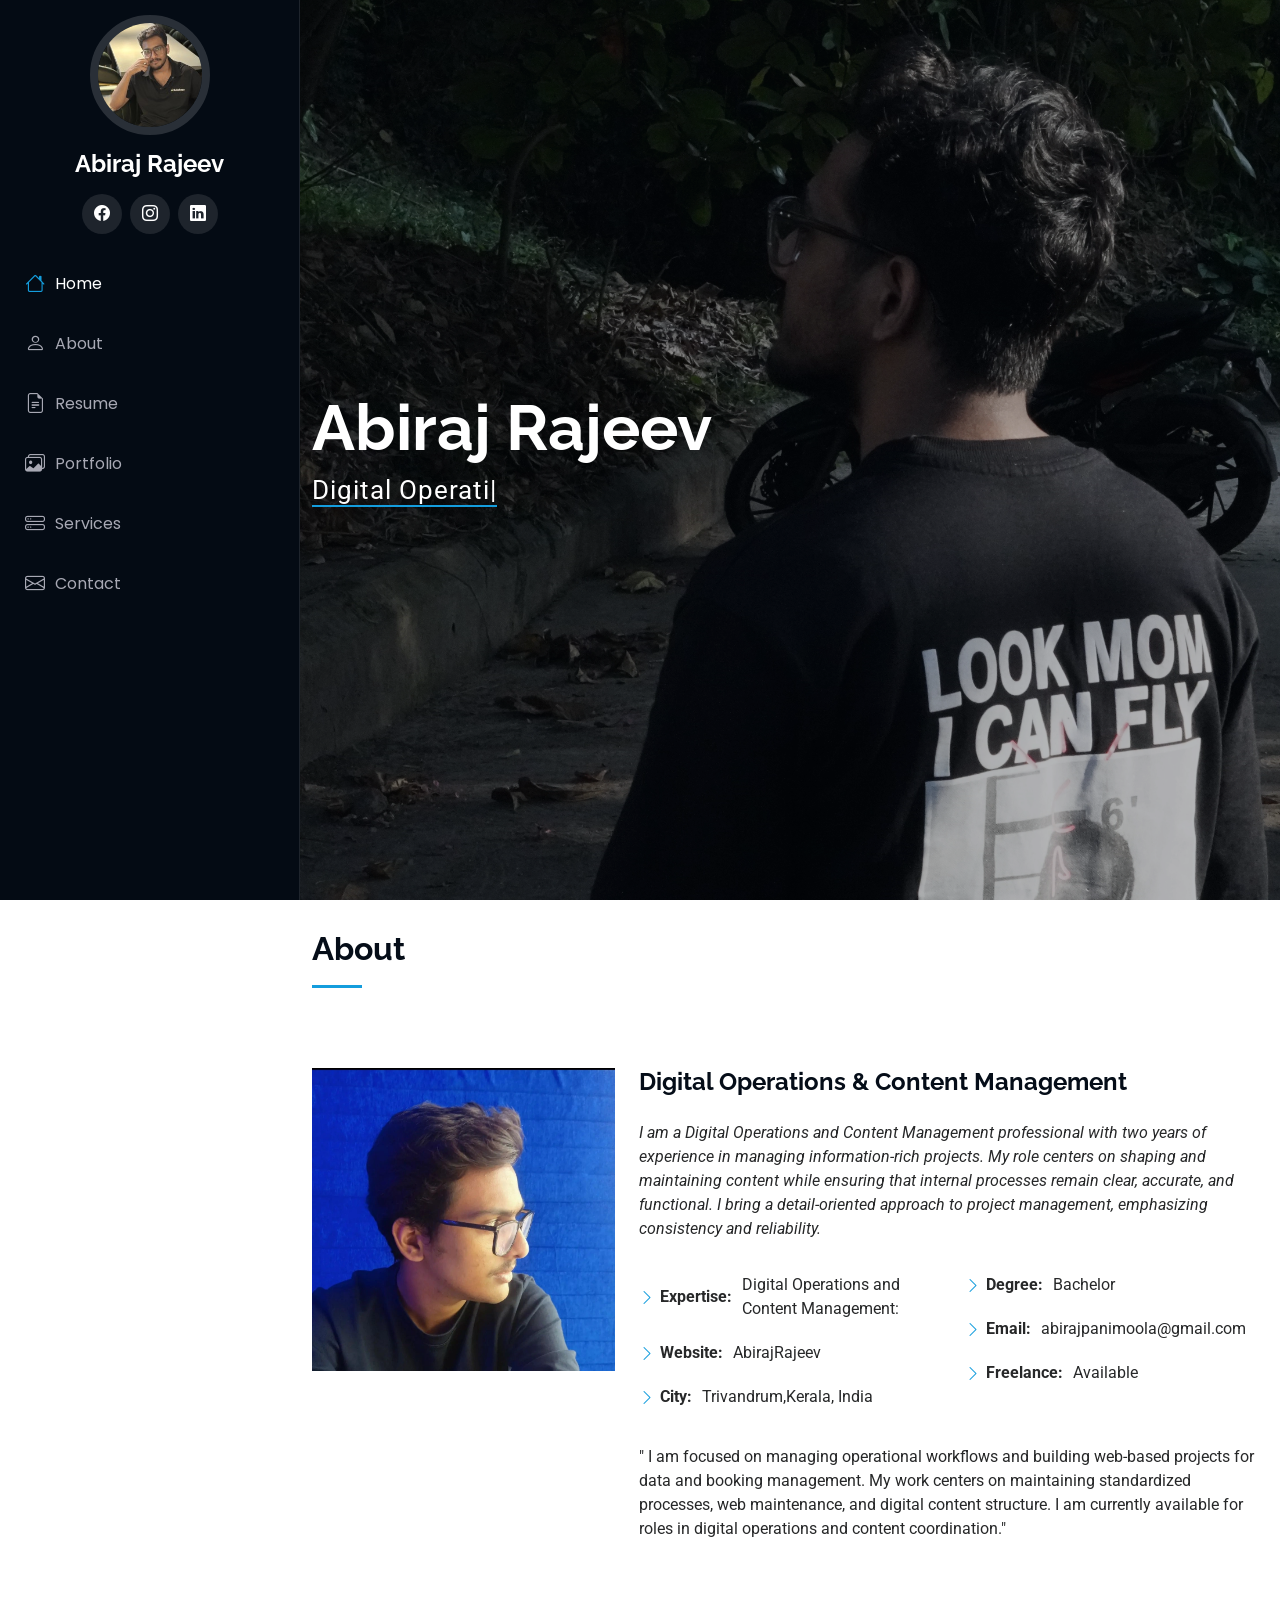
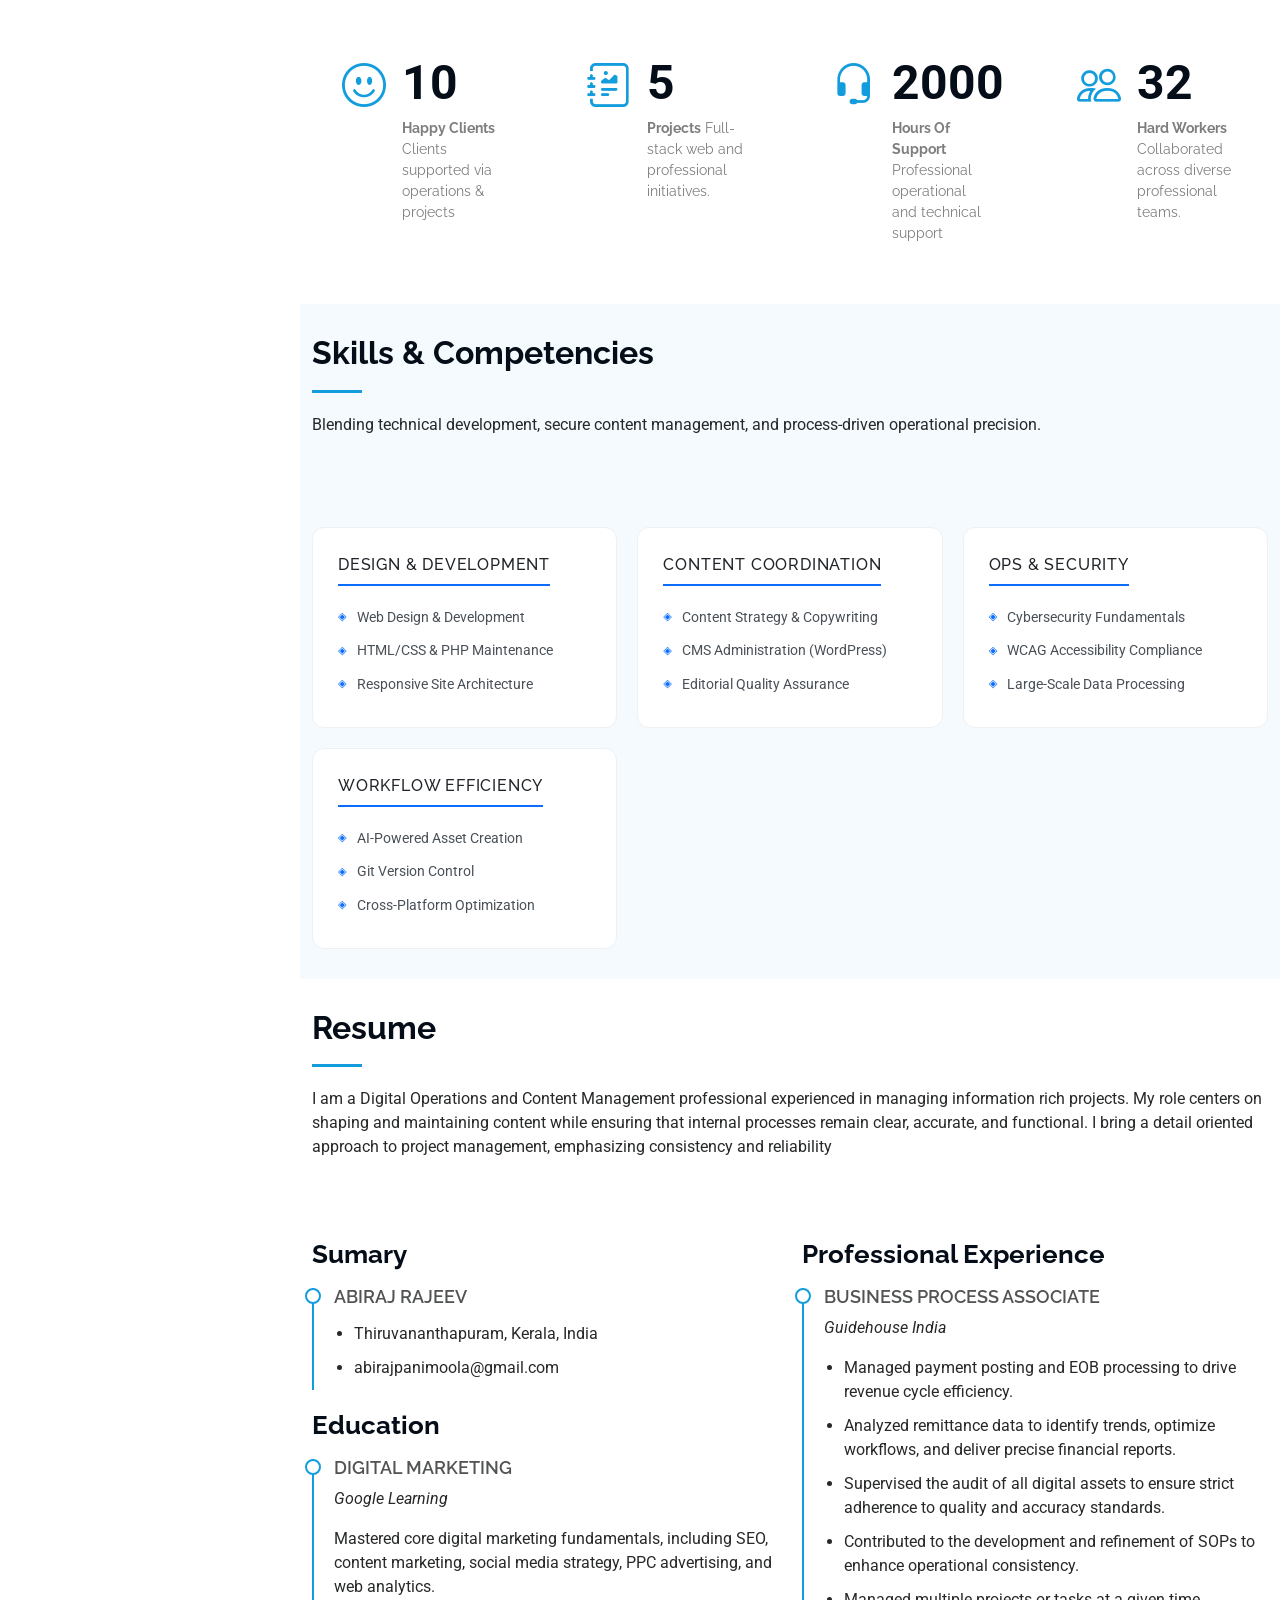
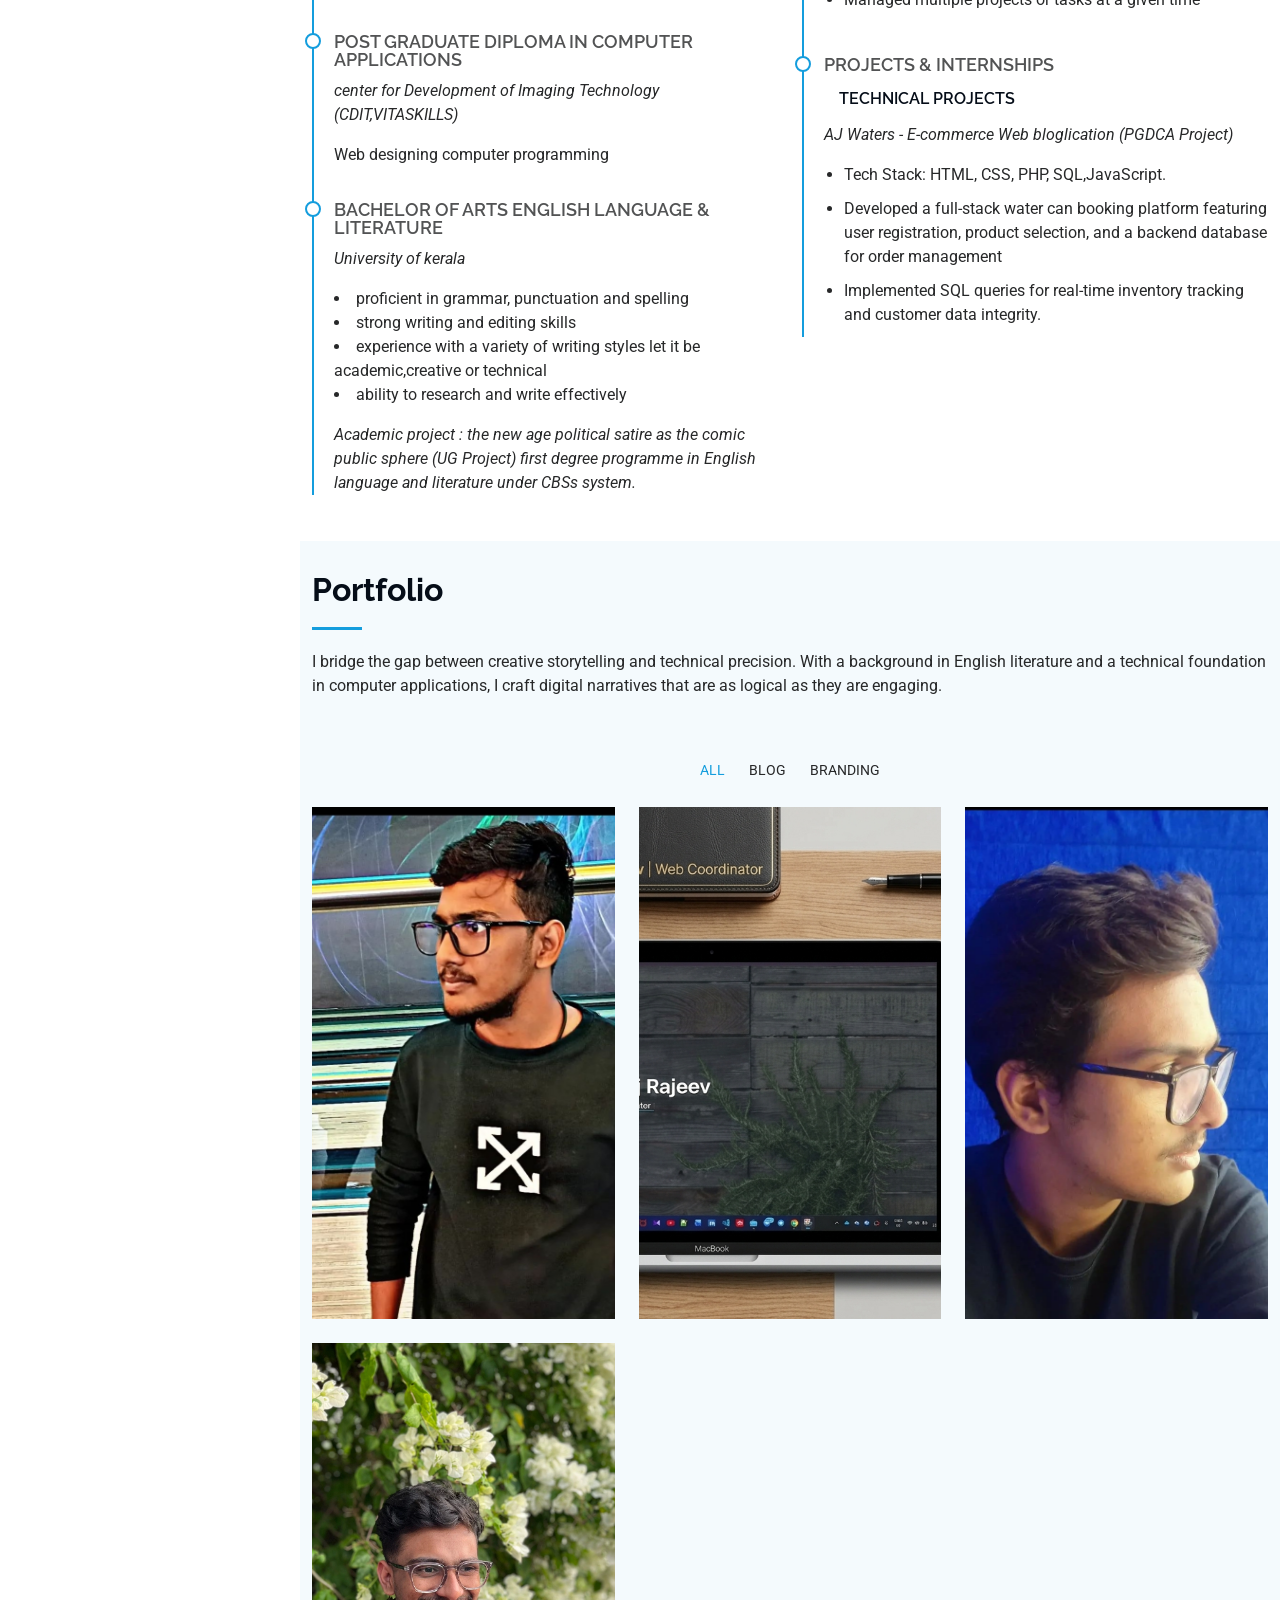
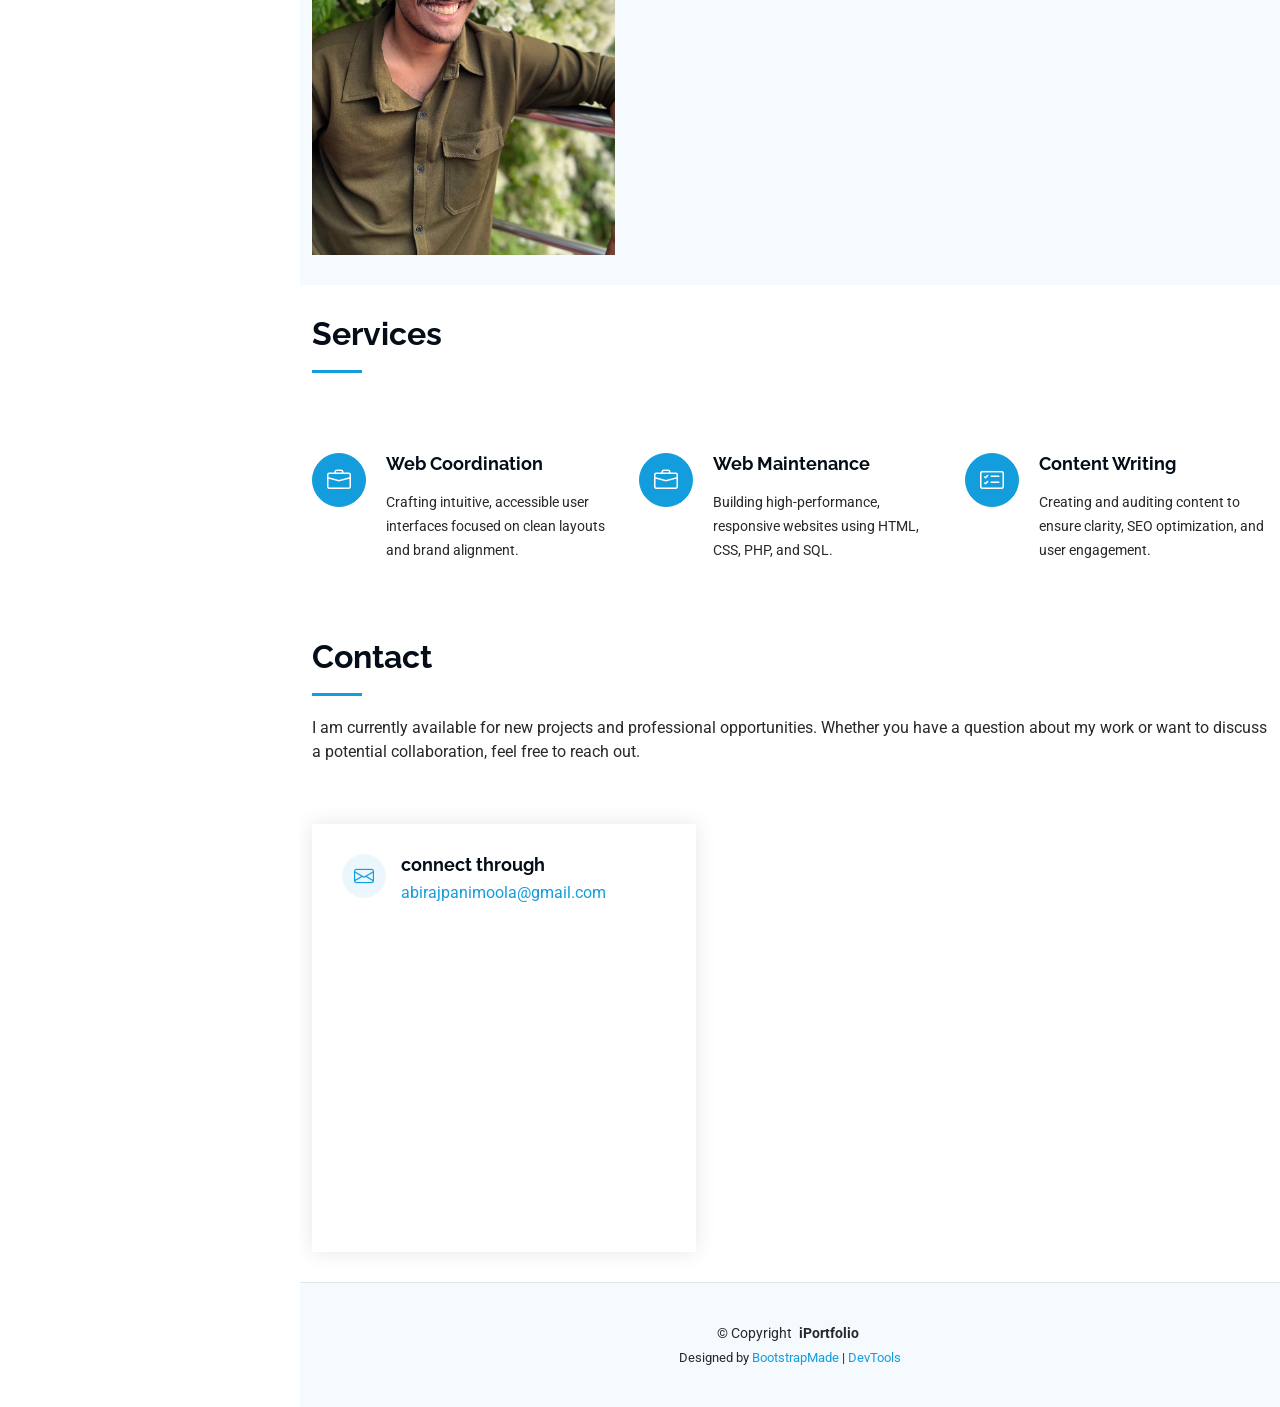
==== commit 59ffeb22: "Simplify digital marketing description Removed redundant text from digital marketing section." ====
--- a/index.html
+++ b/index.html
@@ -305,9 +305,7 @@
               <h4>Digital Marketing </h4>
      
               <p><em>Google Learning </em></p>
-              <p>Mastered core digital marketing fundamentals, including SEO, content marketing, social media strategy, PPC advertising, and web analytics.
-
-Applied strategic frameworks to optimize online presence, drive organic traffic, and improve customer acquisition funnels.</p>
+              <p>Mastered core digital marketing fundamentals, including SEO, content marketing, social media strategy, PPC advertising, and web analytics.</p>
             </div>
             <div class="resume-item">
               <h4>Post Graduate Diploma in Computer Applications </h4>
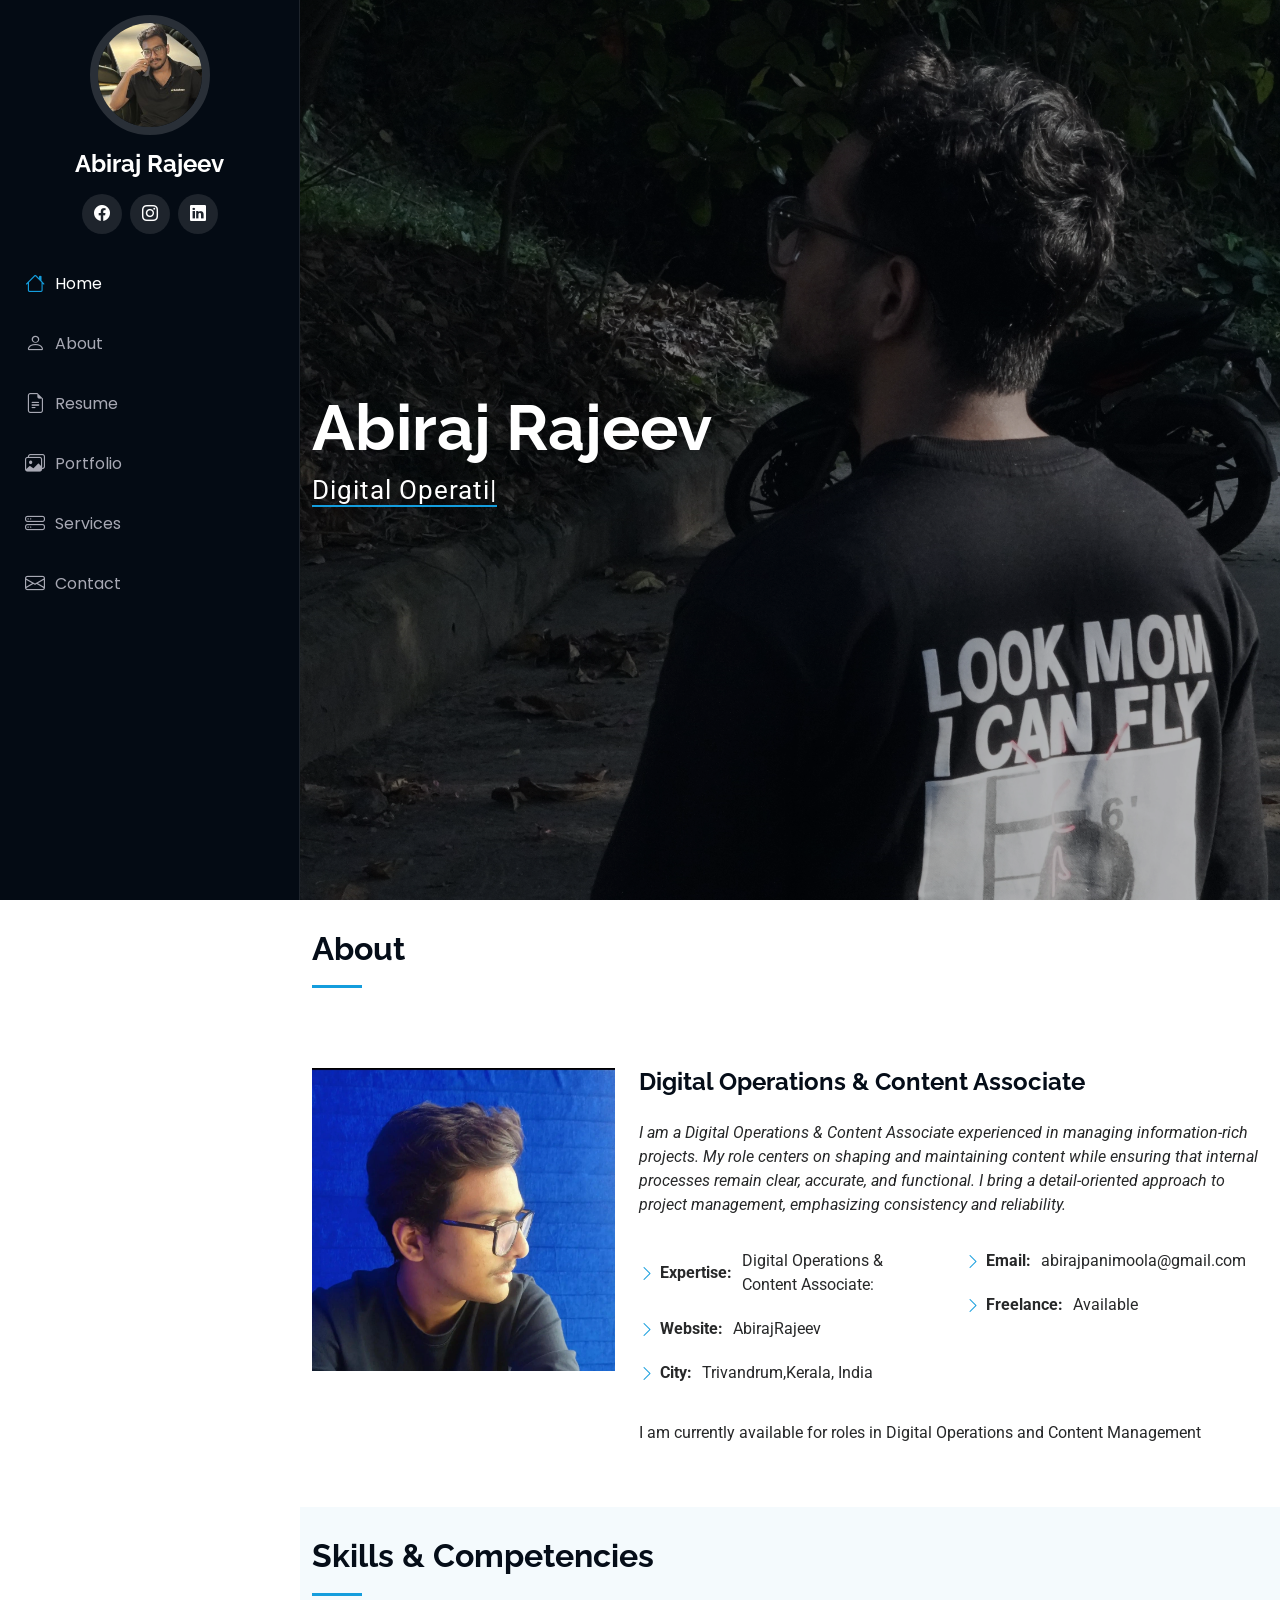
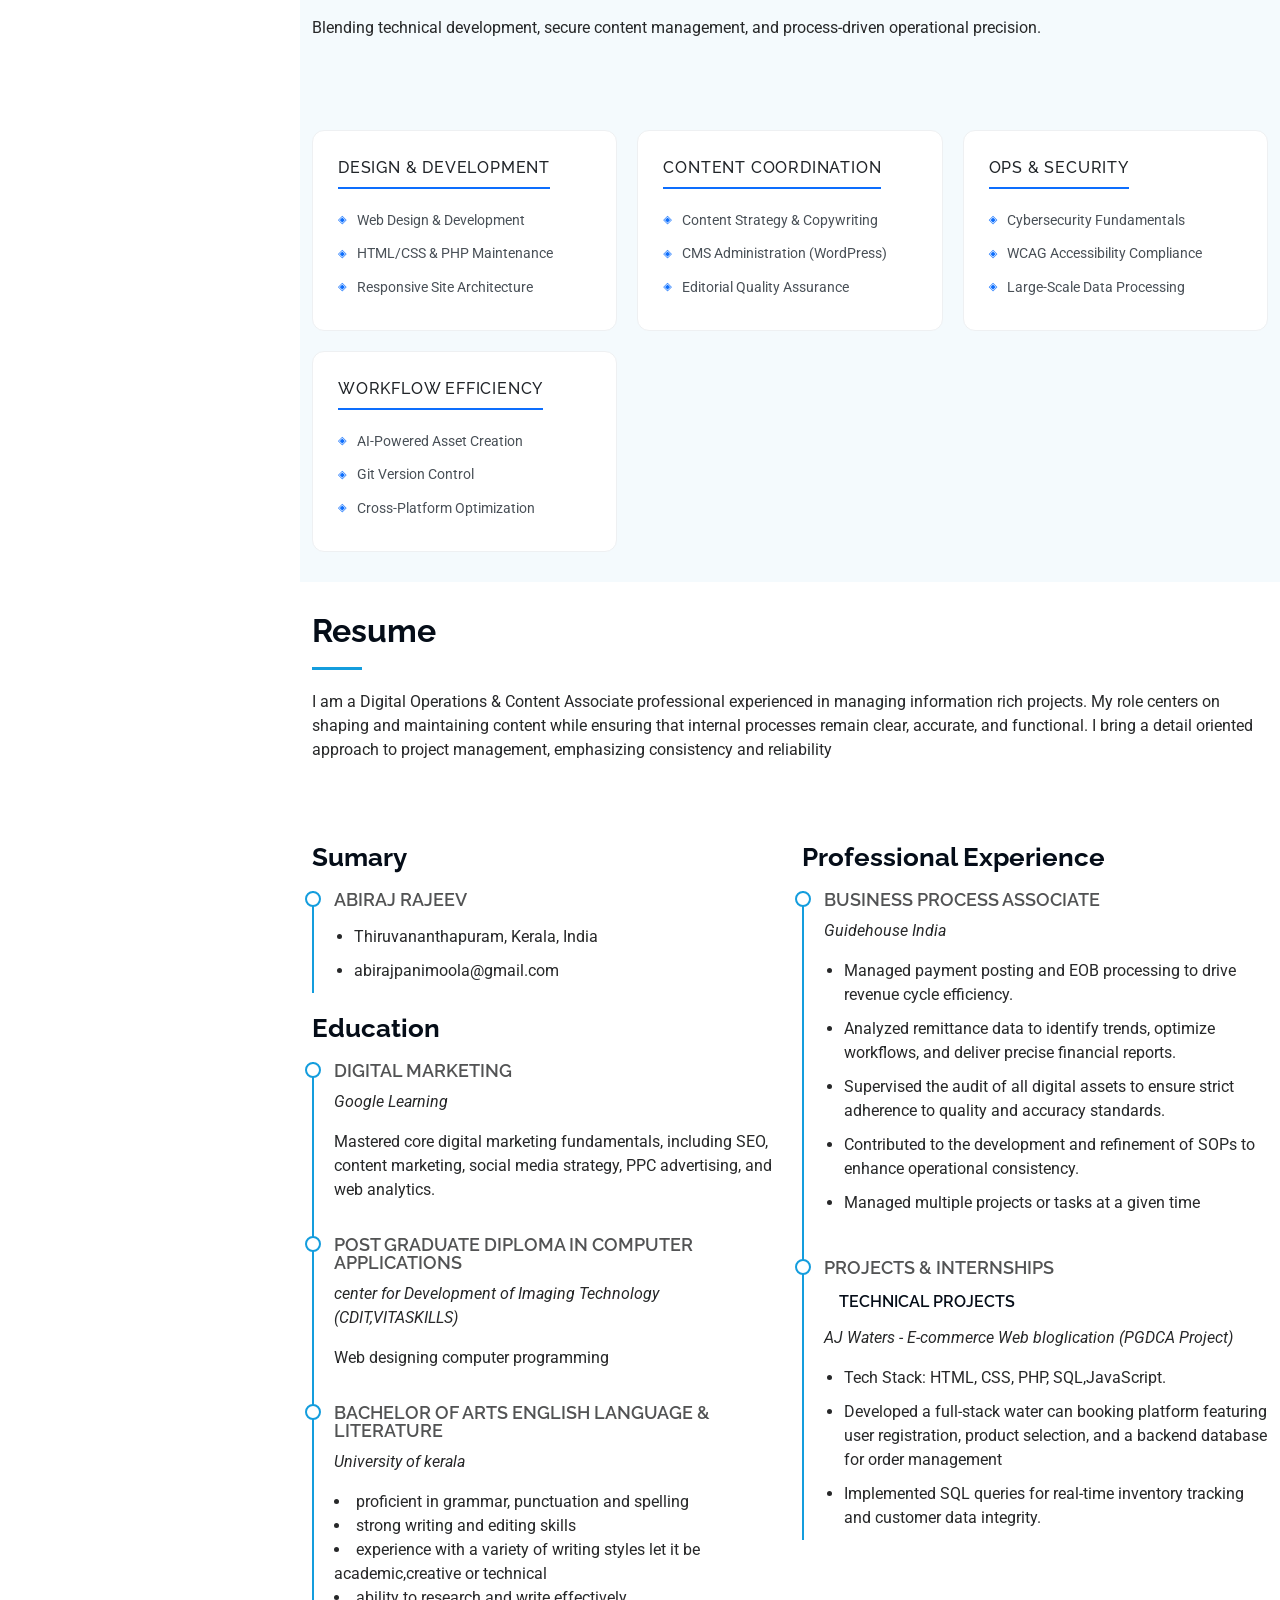
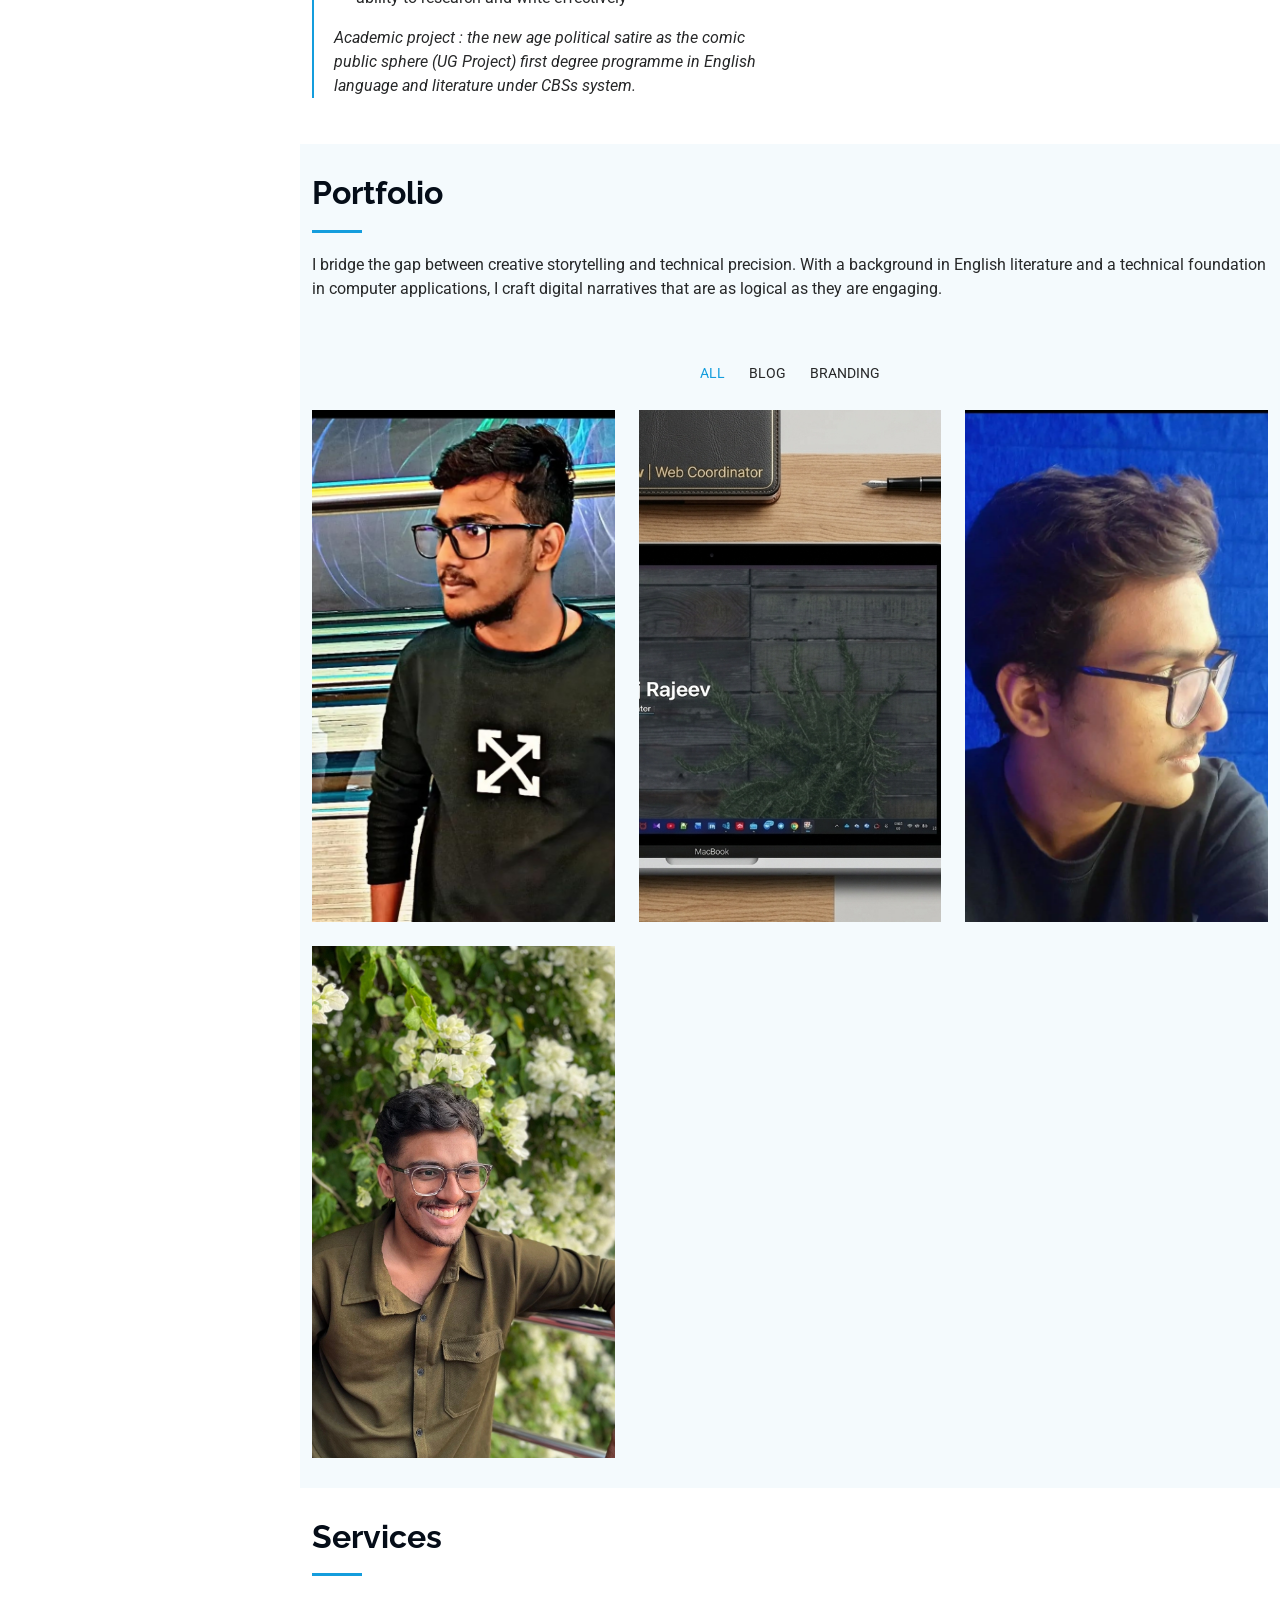
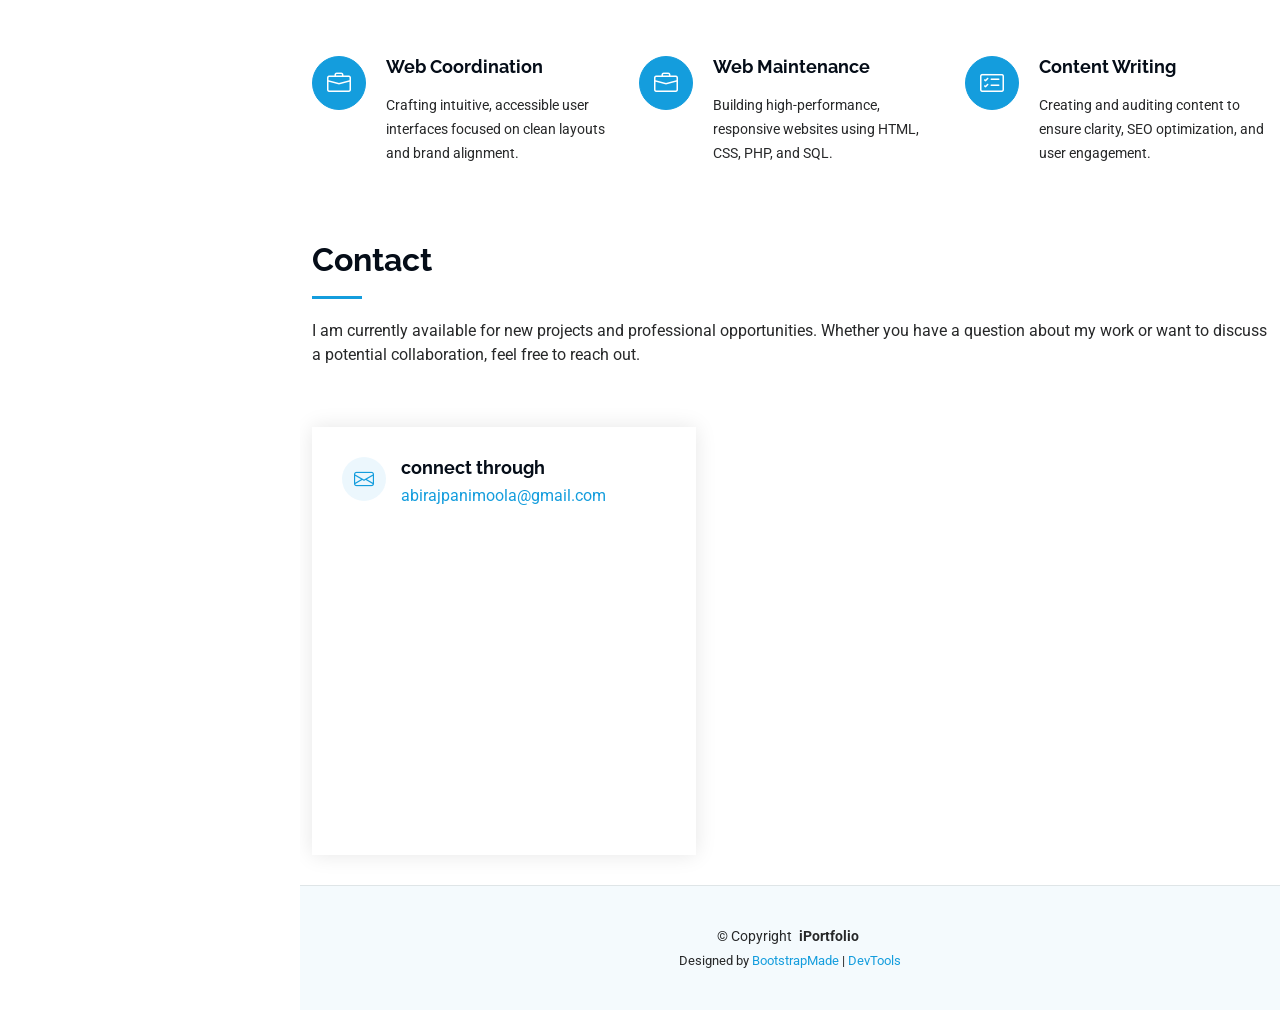
==== commit 89137240: "Update job title and description to Content Associate" ====
--- a/index.html
+++ b/index.html
@@ -79,7 +79,7 @@
 
       <div class="container" data-aos="fade-up" data-aos-delay="100">
         <h2>Abiraj Rajeev</h2>
-        <p><span class="typed" data-typed-items="Digital Operations & Content Management"></span><span class="typed-cursor typed-cursor--blink" aria-hidden="true"></span><span class="typed-cursor typed-cursor--blink" aria-hidden="true"></span></p>
+        <p><span class="typed" data-typed-items="Digital Operations & Content Associate"></span><span class="typed-cursor typed-cursor--blink" aria-hidden="true"></span><span class="typed-cursor typed-cursor--blink" aria-hidden="true"></span></p>
       </div>
 
     </section><!-- /Hero Section -->
@@ -100,29 +100,29 @@
             <img src="assets/img/services.jpg" class="img-fluid" alt="">
           </div>
           <div class="col-lg-8 content">
-            <h2>Digital Operations &amp; Content Management</h2>
+            <h2>Digital Operations &amp; Content Associate</h2>
             <p class="fst-italic py-3">
-             I am a Digital Operations and Content Management professional with two years of experience in managing information-rich projects. My role centers on shaping and maintaining content while ensuring that internal processes remain clear, accurate, and functional. I bring a detail-oriented approach to project management, emphasizing consistency and reliability. 
+             I am a Digital Operations & Content Associate experienced in managing information-rich projects. My role centers on shaping and maintaining content while ensuring that internal processes remain clear, accurate, and functional. I bring a detail-oriented approach to project management, emphasizing consistency and reliability. 
             </p>
             </p>
             <div class="row">
               <div class="col-lg-6">
                 <ul>
-                  <li><i class="bi bi-chevron-right"></i> <strong>Expertise:</strong> <span> Digital Operations and Content Management:</span></li>
+                  <li><i class="bi bi-chevron-right"></i> <strong>Expertise:</strong> <span>Digital Operations & Content Associate:</span></li>
               <li><i class="bi bi-chevron-right"></i> <strong>Website:</strong> <span> <a href="https://abirajpanimoola-jpg.github.io/abirajrajeevportfolio/" target="_blank" style="text-decoration: none; color: inherit;">AbirajRajeev</a>
                   <li><i class="bi bi-chevron-right"></i> <strong>City:</strong> <span>Trivandrum,Kerala, India</span></li>
                 </ul>
               </div>
               <div class="col-lg-6">
                 <ul>
-                  <li><i class="bi bi-chevron-right"></i> <strong>Degree:</strong> <span>Bachelor</span></li>
+                  
                   <li><i class="bi bi-chevron-right"></i> <strong>Email:</strong> <span>abirajpanimoola@gmail.com</span></li>
                   <li><i class="bi bi-chevron-right"></i> <strong>Freelance:</strong> <span>Available</span></li>
                 </ul>
               </div>
             </div>
             <p class="py-3">
-              " I am focused on managing operational workflows and building web-based projects for data and booking management. My work centers on maintaining standardized processes, web maintenance, and digital content structure. I am currently available for roles in digital operations and content coordination."
+              I am currently available for roles in Digital Operations and Content Management
             </p>
           </div>
         </div>
@@ -130,51 +130,6 @@
       </div>
 
     </section><!-- /About Section -->
-
-    <!-- Stats Section -->
-    <section id="stats" class="stats section">
-
-      <div class="container" data-aos="fade-up" data-aos-delay="100">
-
-        <div class="row gy-4">
-
-          <div class="col-lg-3 col-md-6">
-            <div class="stats-item">
-              <i class="bi bi-emoji-smile"></i>
-              <span data-purecounter-start="0" data-purecounter-end="10" data-purecounter-duration="1" class="purecounter"></span>
-              <p><strong>Happy Clients</strong> <span>Clients supported via operations & projects</span></p>
-            </div>
-          </div><!-- End Stats Item -->
-
-          <div class="col-lg-3 col-md-6">
-            <div class="stats-item">
-              <i class="bi bi-journal-richtext"></i>
-              <span data-purecounter-start="0" data-purecounter-end="5" data-purecounter-duration="1" class="purecounter"></span>
-              <p><strong>Projects</strong> <span>Full-stack web and professional initiatives.</span></p>
-            </div>
-          </div><!-- End Stats Item -->
-
-          <div class="col-lg-3 col-md-6">
-            <div class="stats-item">
-              <i class="bi bi-headset"></i>
-              <span data-purecounter-start="0" data-purecounter-end="2000" data-purecounter-duration="1" class="purecounter"></span>
-              <p><strong>Hours Of Support</strong> <span>Professional operational and technical support</span></p>
-            </div>
-          </div><!-- End Stats Item -->
-
-          <div class="col-lg-3 col-md-6">
-            <div class="stats-item">
-              <i class="bi bi-people"></i>
-              <span data-purecounter-start="0" data-purecounter-end="32" data-purecounter-duration="1" class="purecounter"></span>
-              <p><strong>Hard Workers</strong> <span>Collaborated across diverse professional teams.</span></p>
-            </div>
-          </div><!-- End Stats Item -->
-
-        </div>
-
-      </div>
-
-    </section><!-- /Stats Section -->
 
     <!-- Skills Section -->
     <section id="skills" class="skills section light-background">
@@ -281,7 +236,7 @@
       <!-- Section Title -->
       <div class="container section-title" data-aos="fade-up">
         <h2>Resume</h2>
-        <p> I am a Digital Operations and Content Management professional  experienced in managing information rich projects. My role centers on shaping and maintaining content while ensuring that internal processes remain clear, accurate, and functional. I bring a detail oriented approach to project management, emphasizing consistency and reliability</p>
+        <p> I am a Digital Operations & Content Associate professional  experienced in managing information rich projects. My role centers on shaping and maintaining content while ensuring that internal processes remain clear, accurate, and functional. I bring a detail oriented approach to project management, emphasizing consistency and reliability</p>
       </div><!-- End Section Title -->
 
       <div class="container">
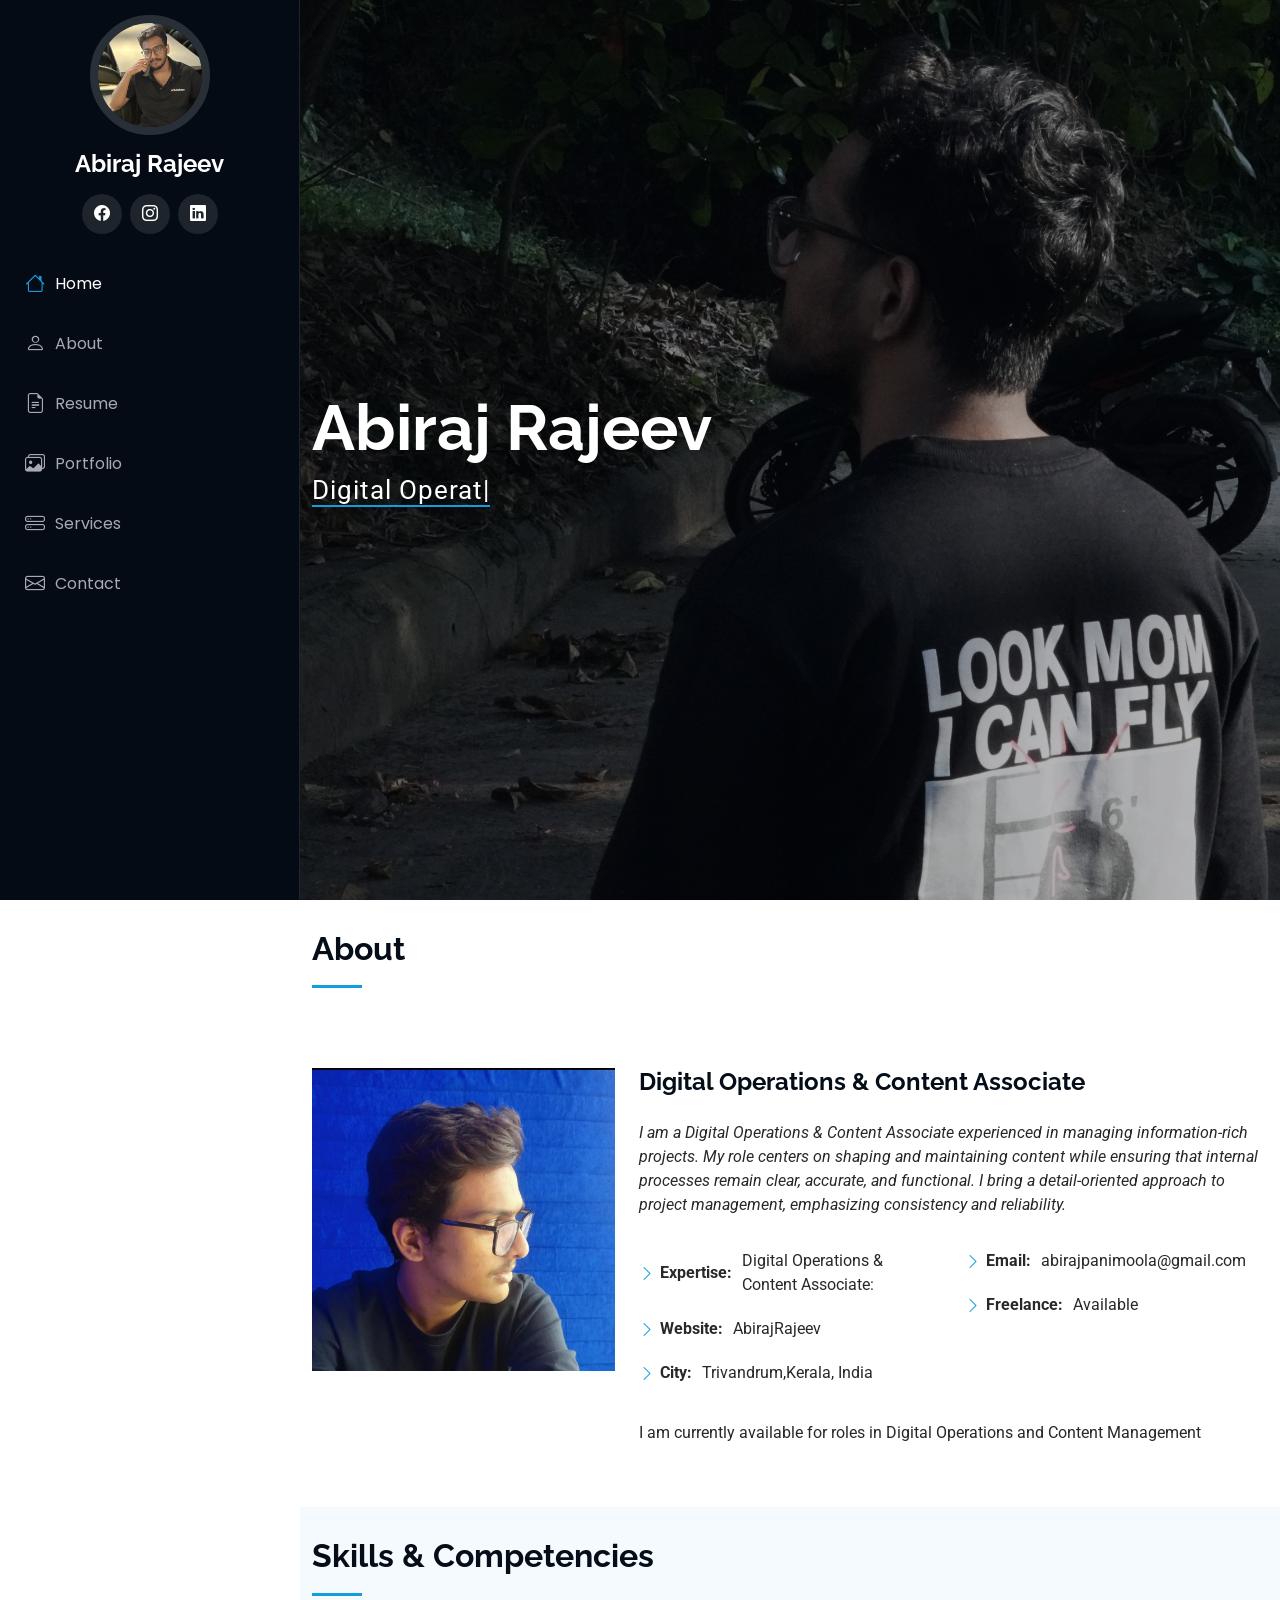
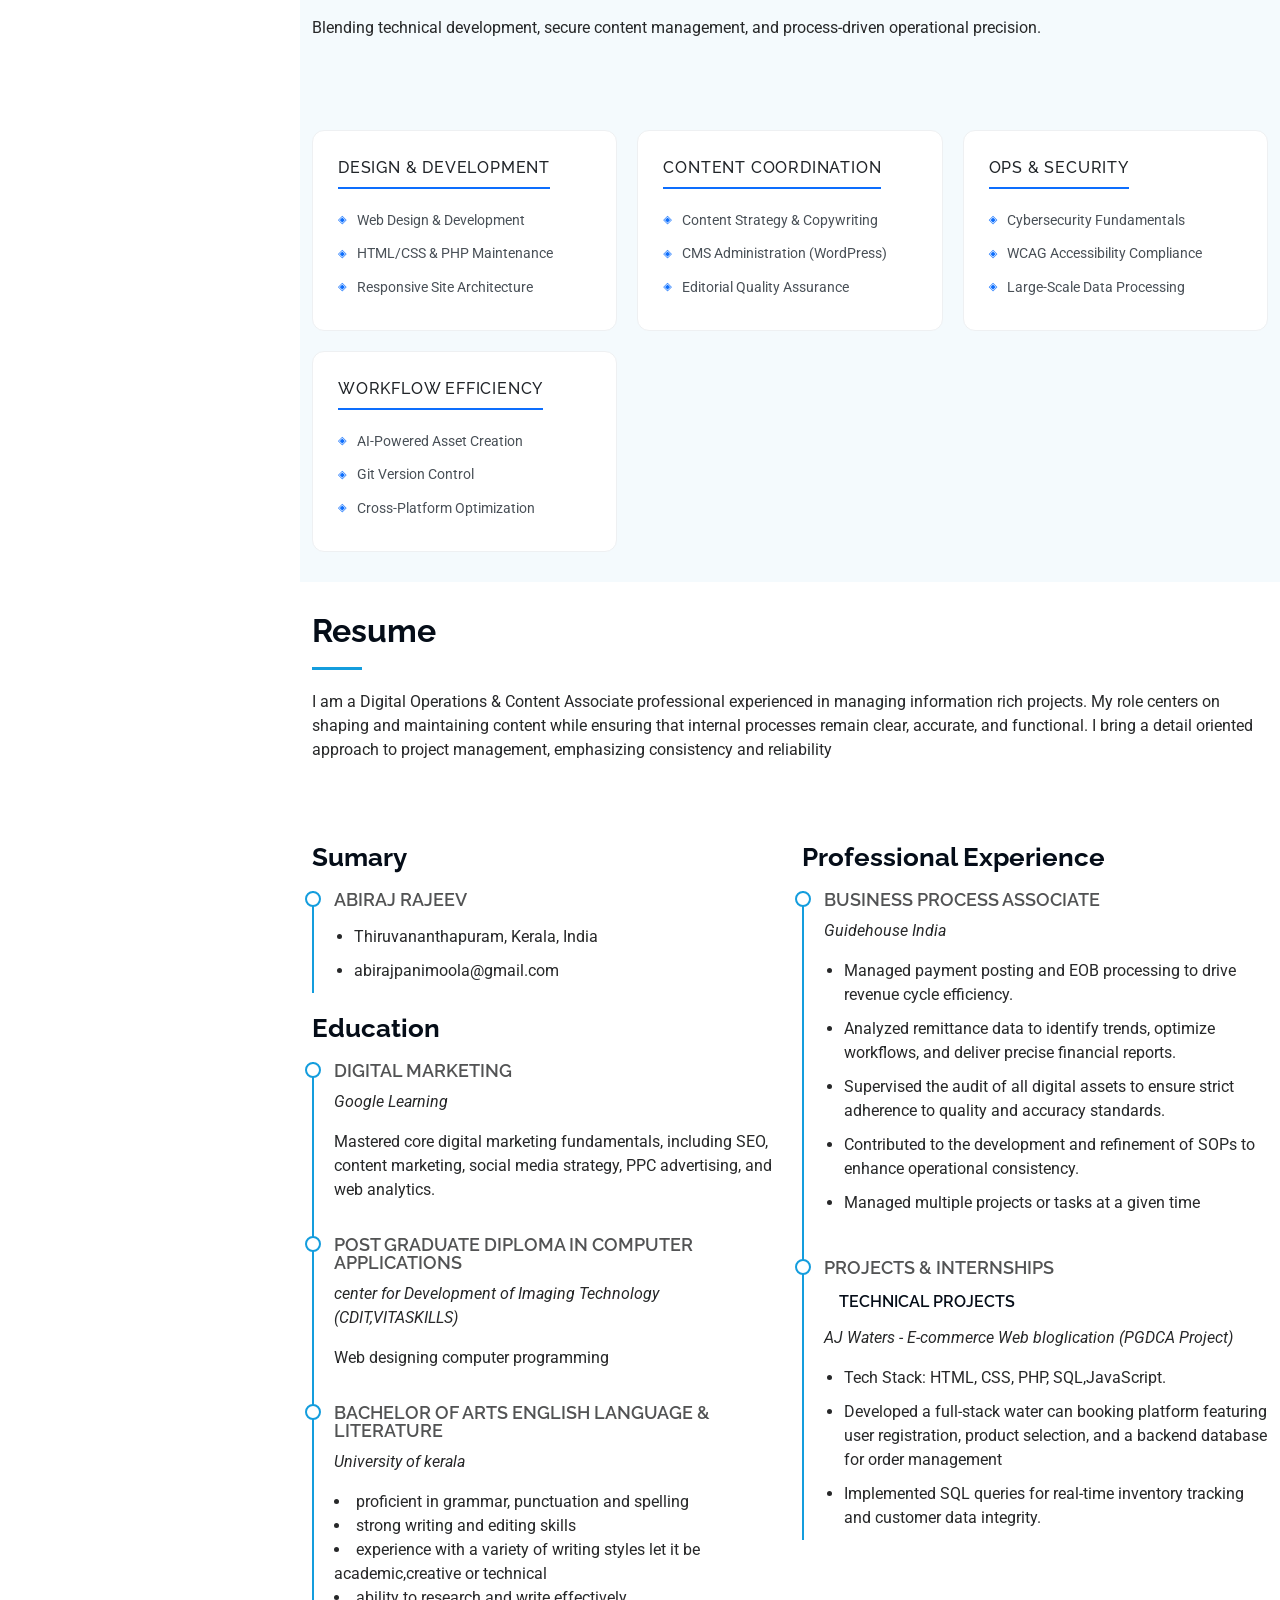
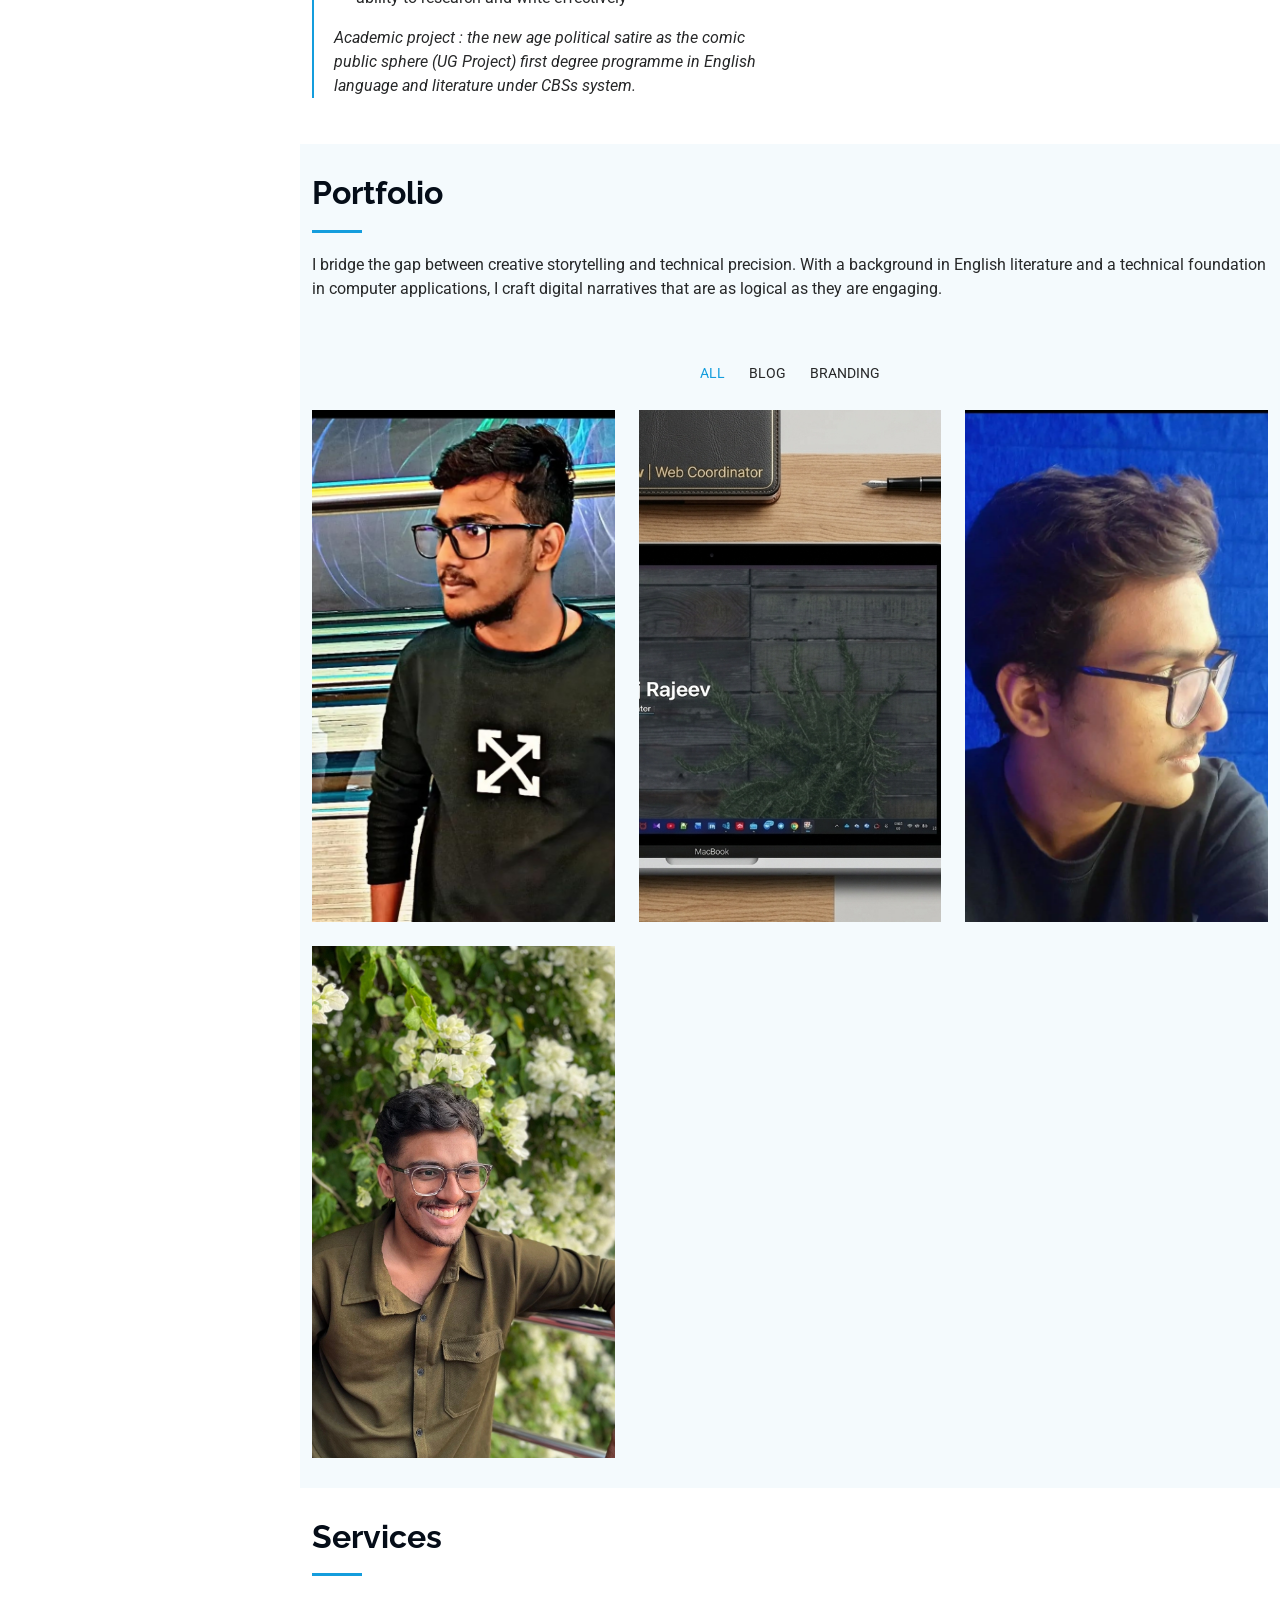
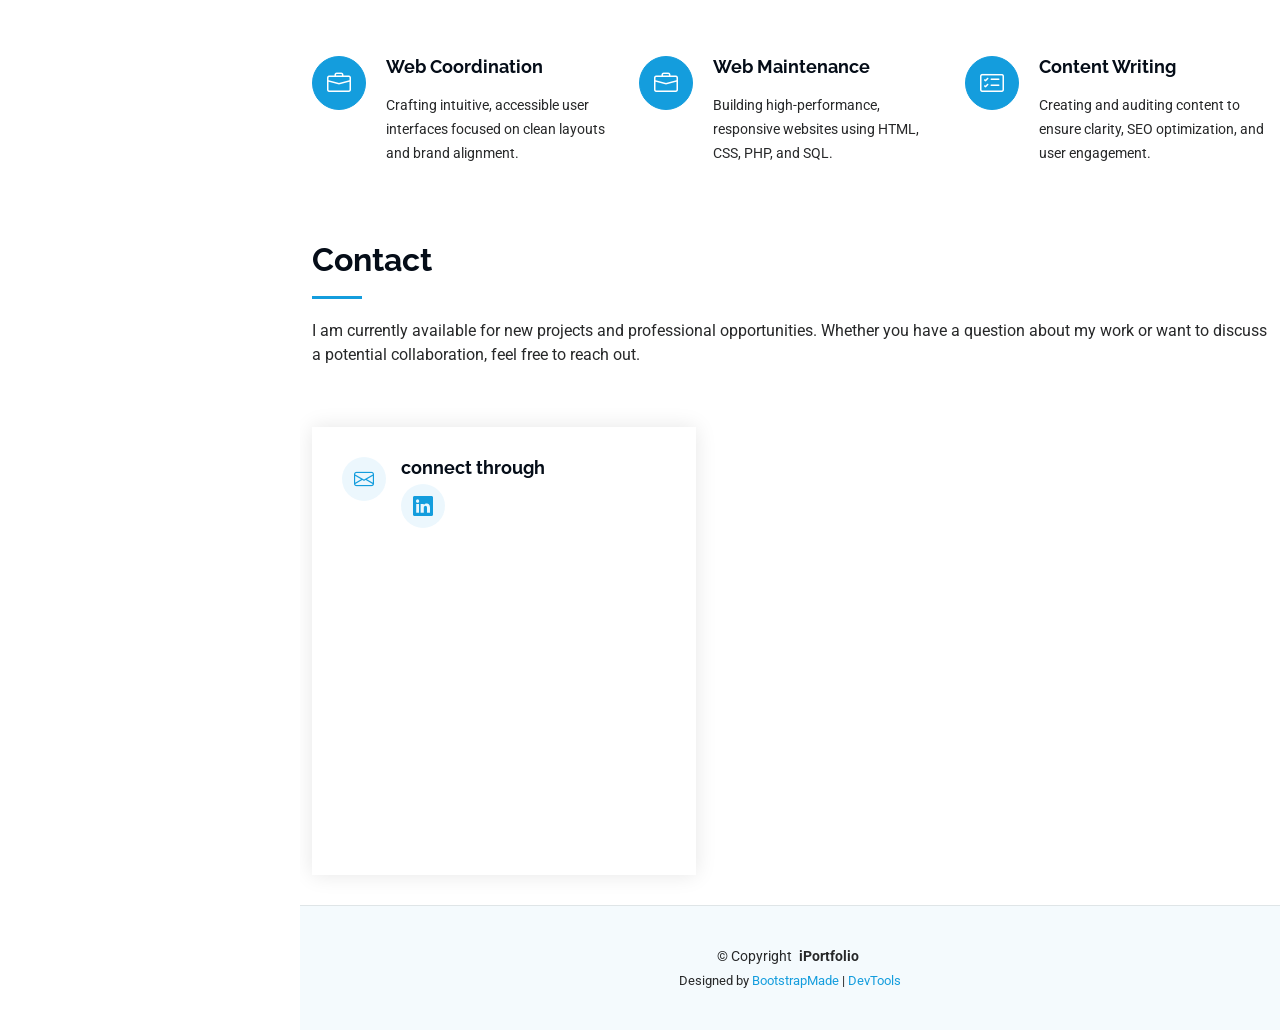
==== commit fb36bdc7: "Update contact link to LinkedIn Replaced email link with LinkedIn profile link." ====
--- a/index.html
+++ b/index.html
@@ -471,7 +471,7 @@
                 <i class="bi bi-envelope flex-shrink-0"></i>
                 <div>
                   <h3>connect through</h3>
-                 <a href="mailto:abirajrelodz@gmail.com">abirajpanimoola@gmail.com</a>
+                 <a href="https://linkedin.com/in/abiraj-rajeev" class="linkedin"><i class="bi bi-linkedin"></i></a>
                 </div>
               </div><!-- End Info Item -->
 
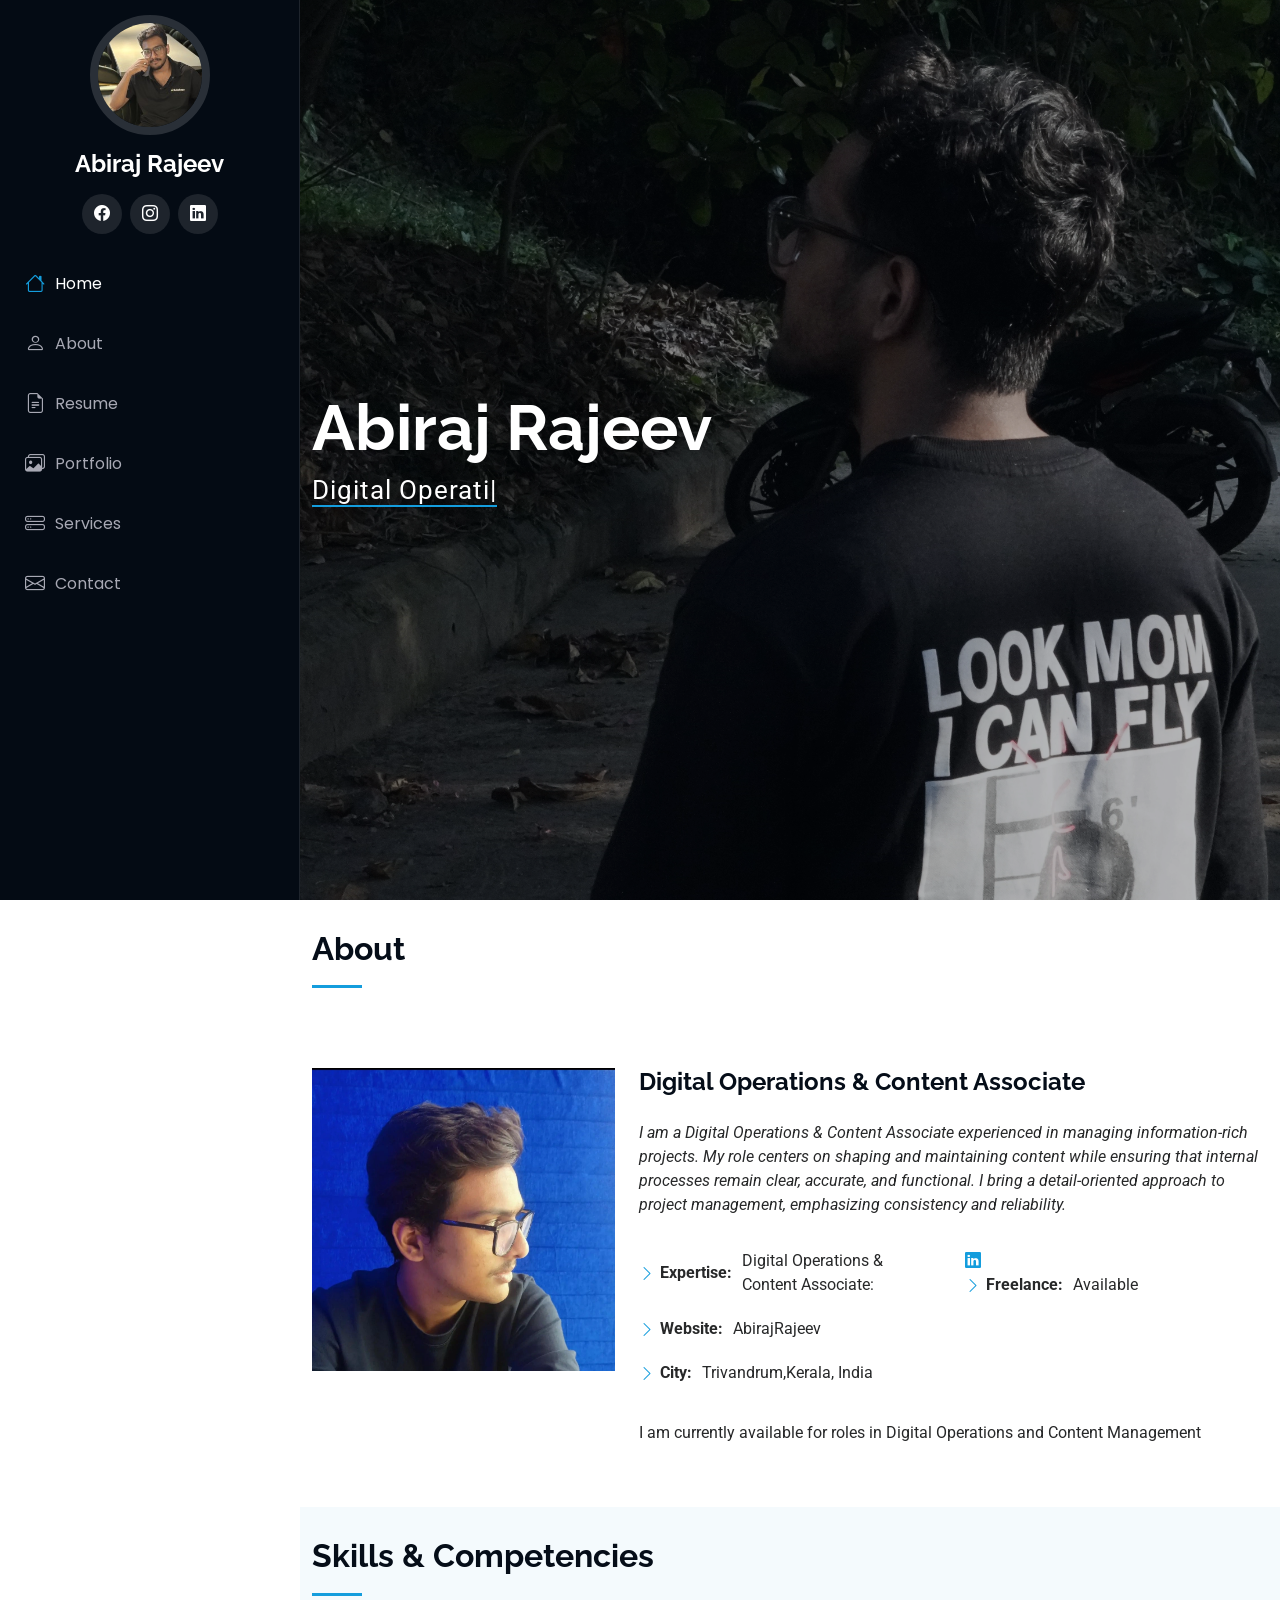
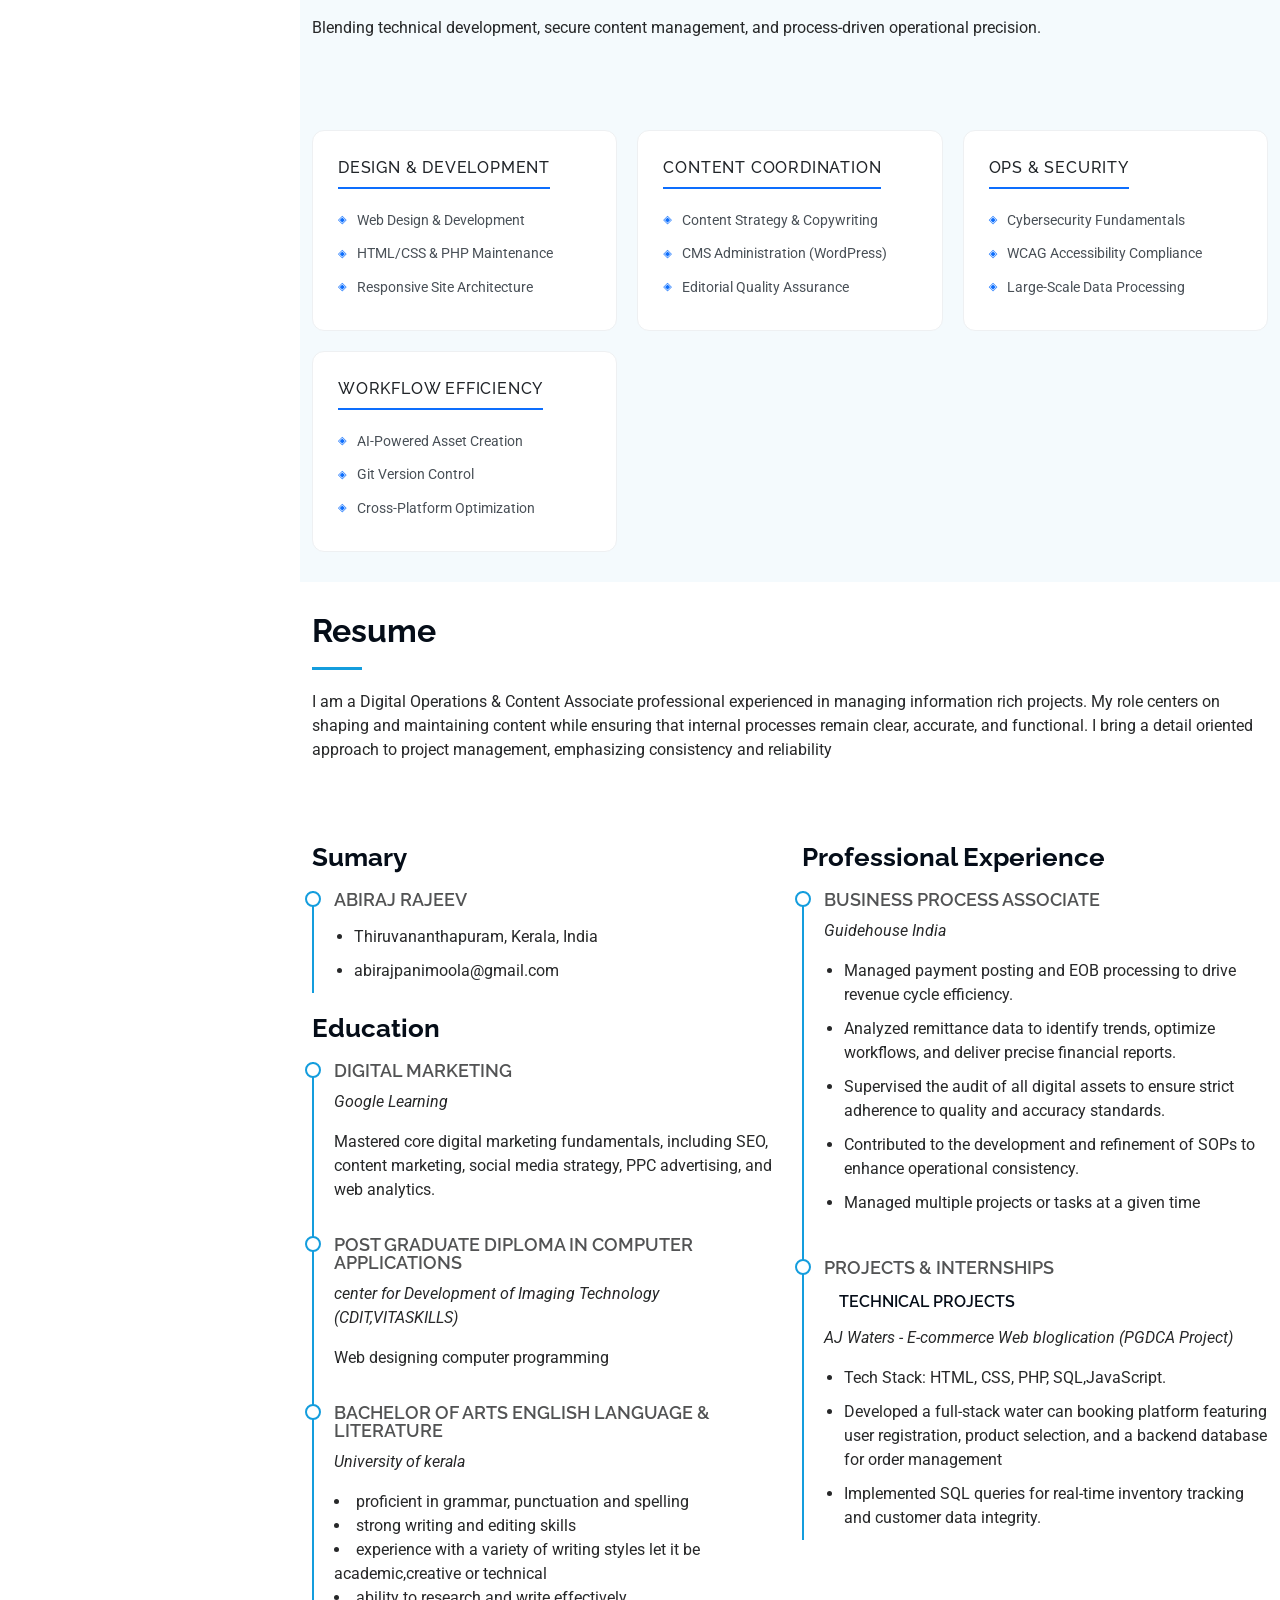
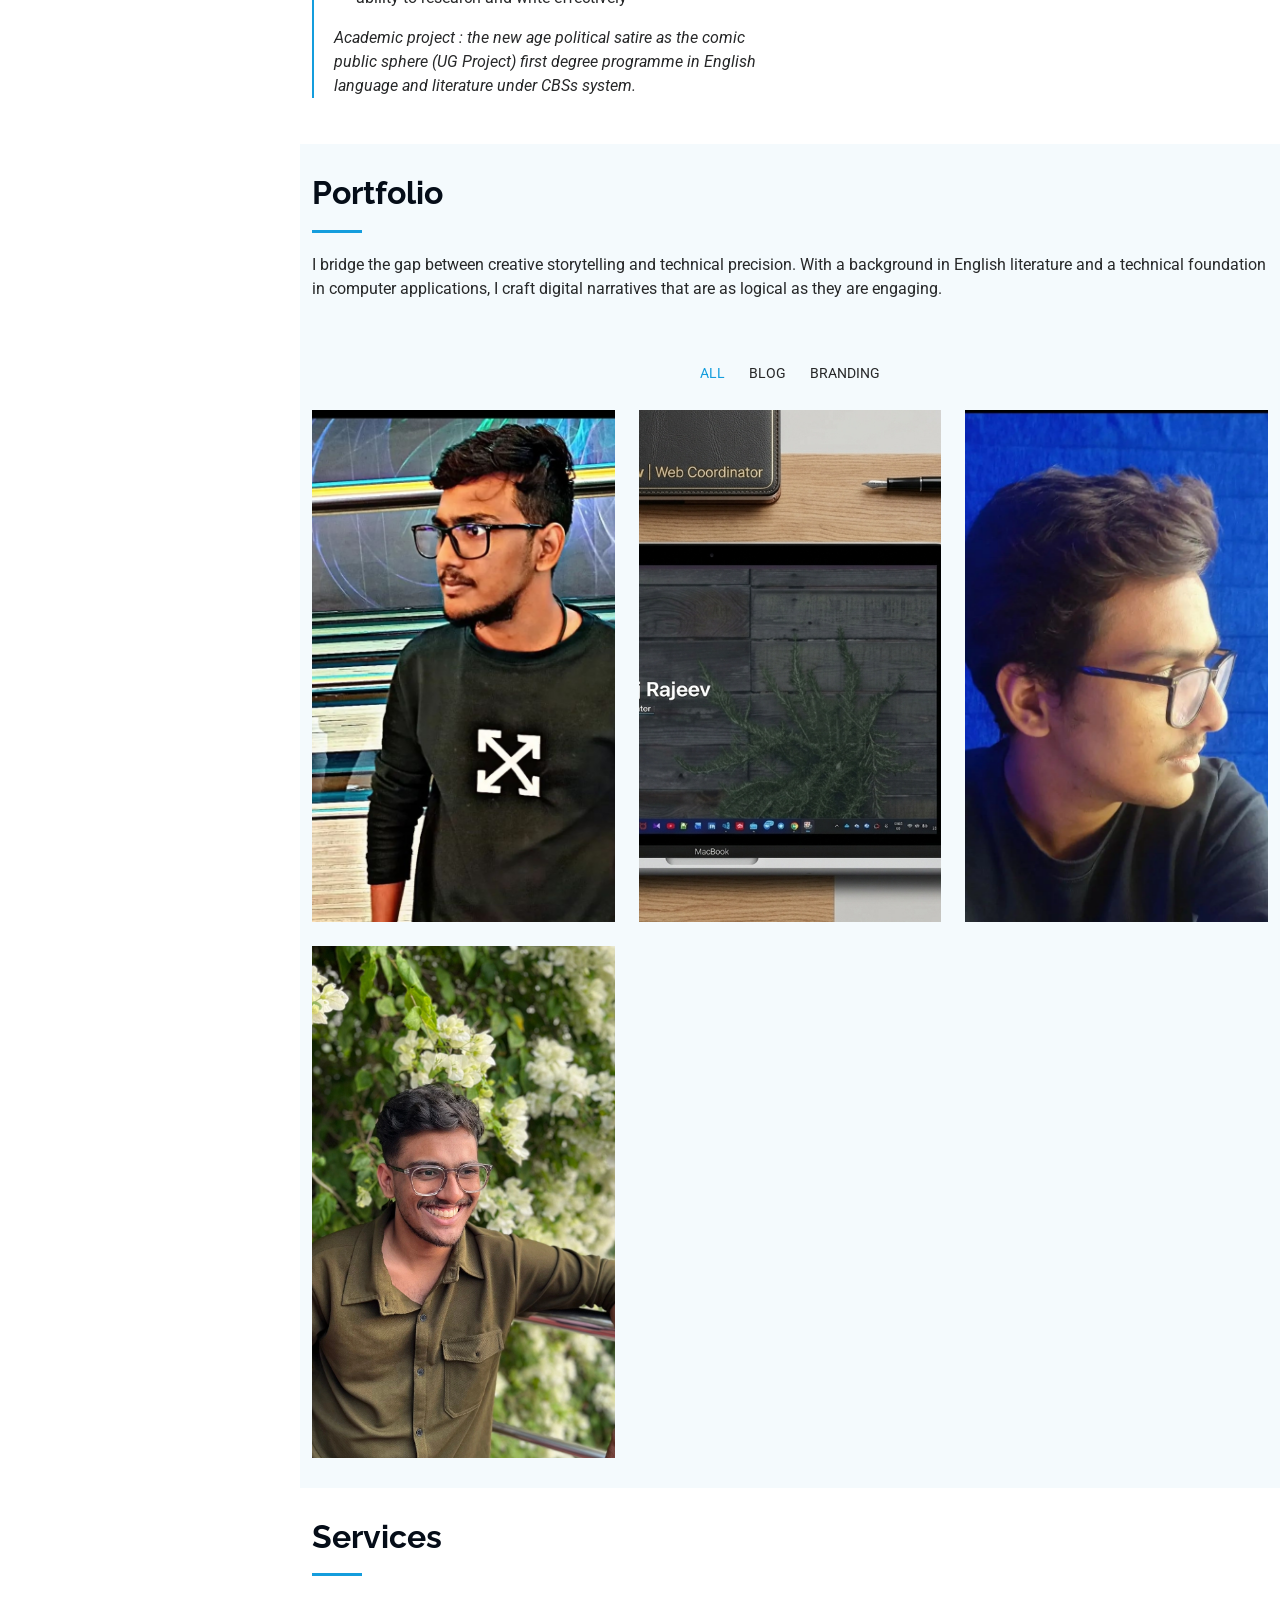
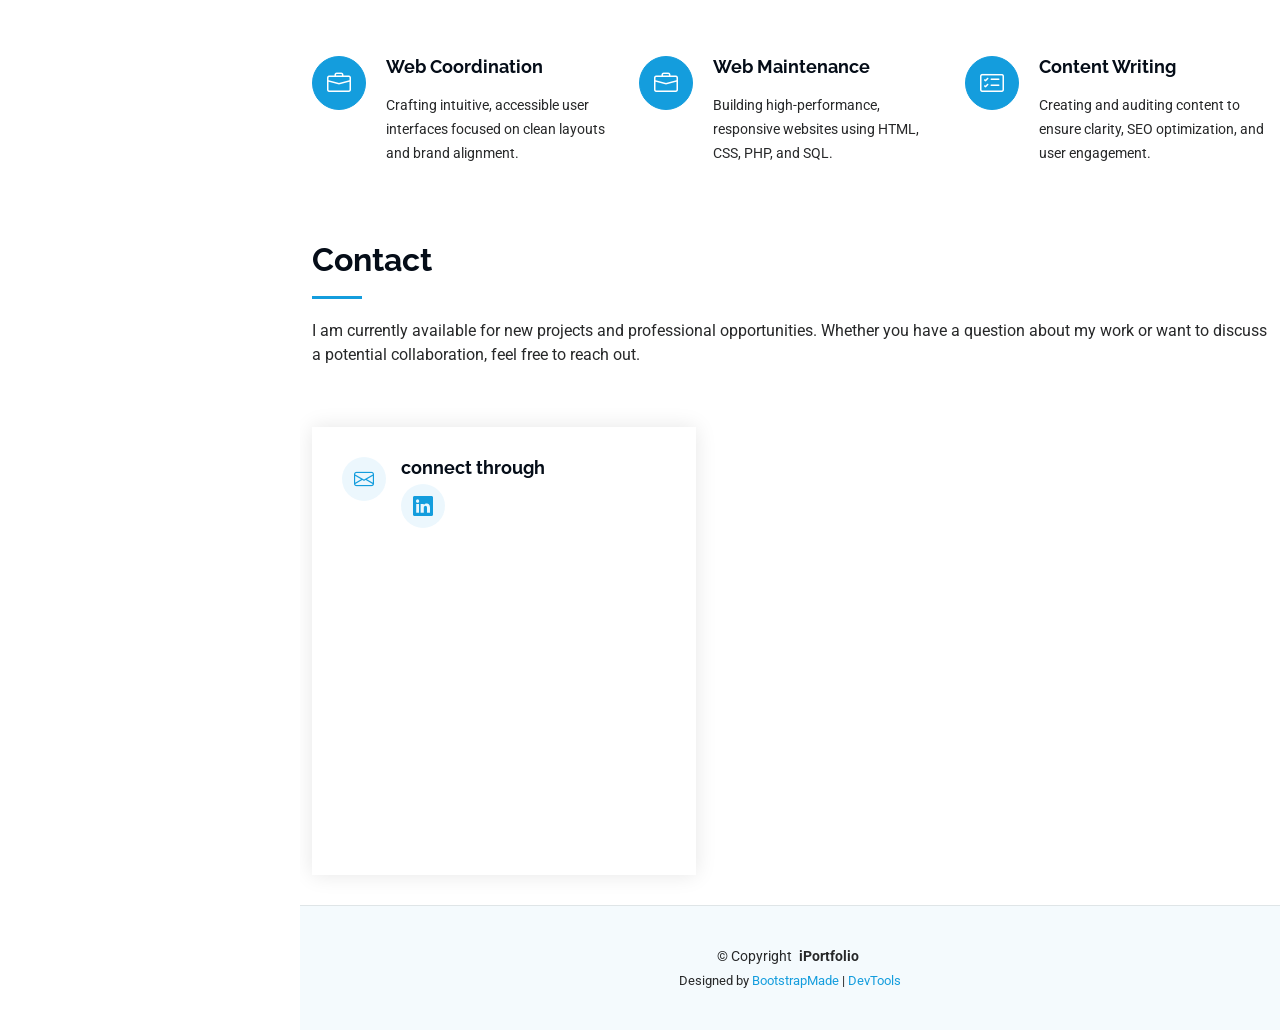
==== commit cc04f26b: "Remove email and add LinkedIn link in index.html" ====
--- a/index.html
+++ b/index.html
@@ -116,7 +116,7 @@
               <div class="col-lg-6">
                 <ul>
                   
-                  <li><i class="bi bi-chevron-right"></i> <strong>Email:</strong> <span>abirajpanimoola@gmail.com</span></li>
+                 <a href="https://linkedin.com/in/abiraj-rajeev" class="linkedin"><i class="bi bi-linkedin"></i></a>
                   <li><i class="bi bi-chevron-right"></i> <strong>Freelance:</strong> <span>Available</span></li>
                 </ul>
               </div>
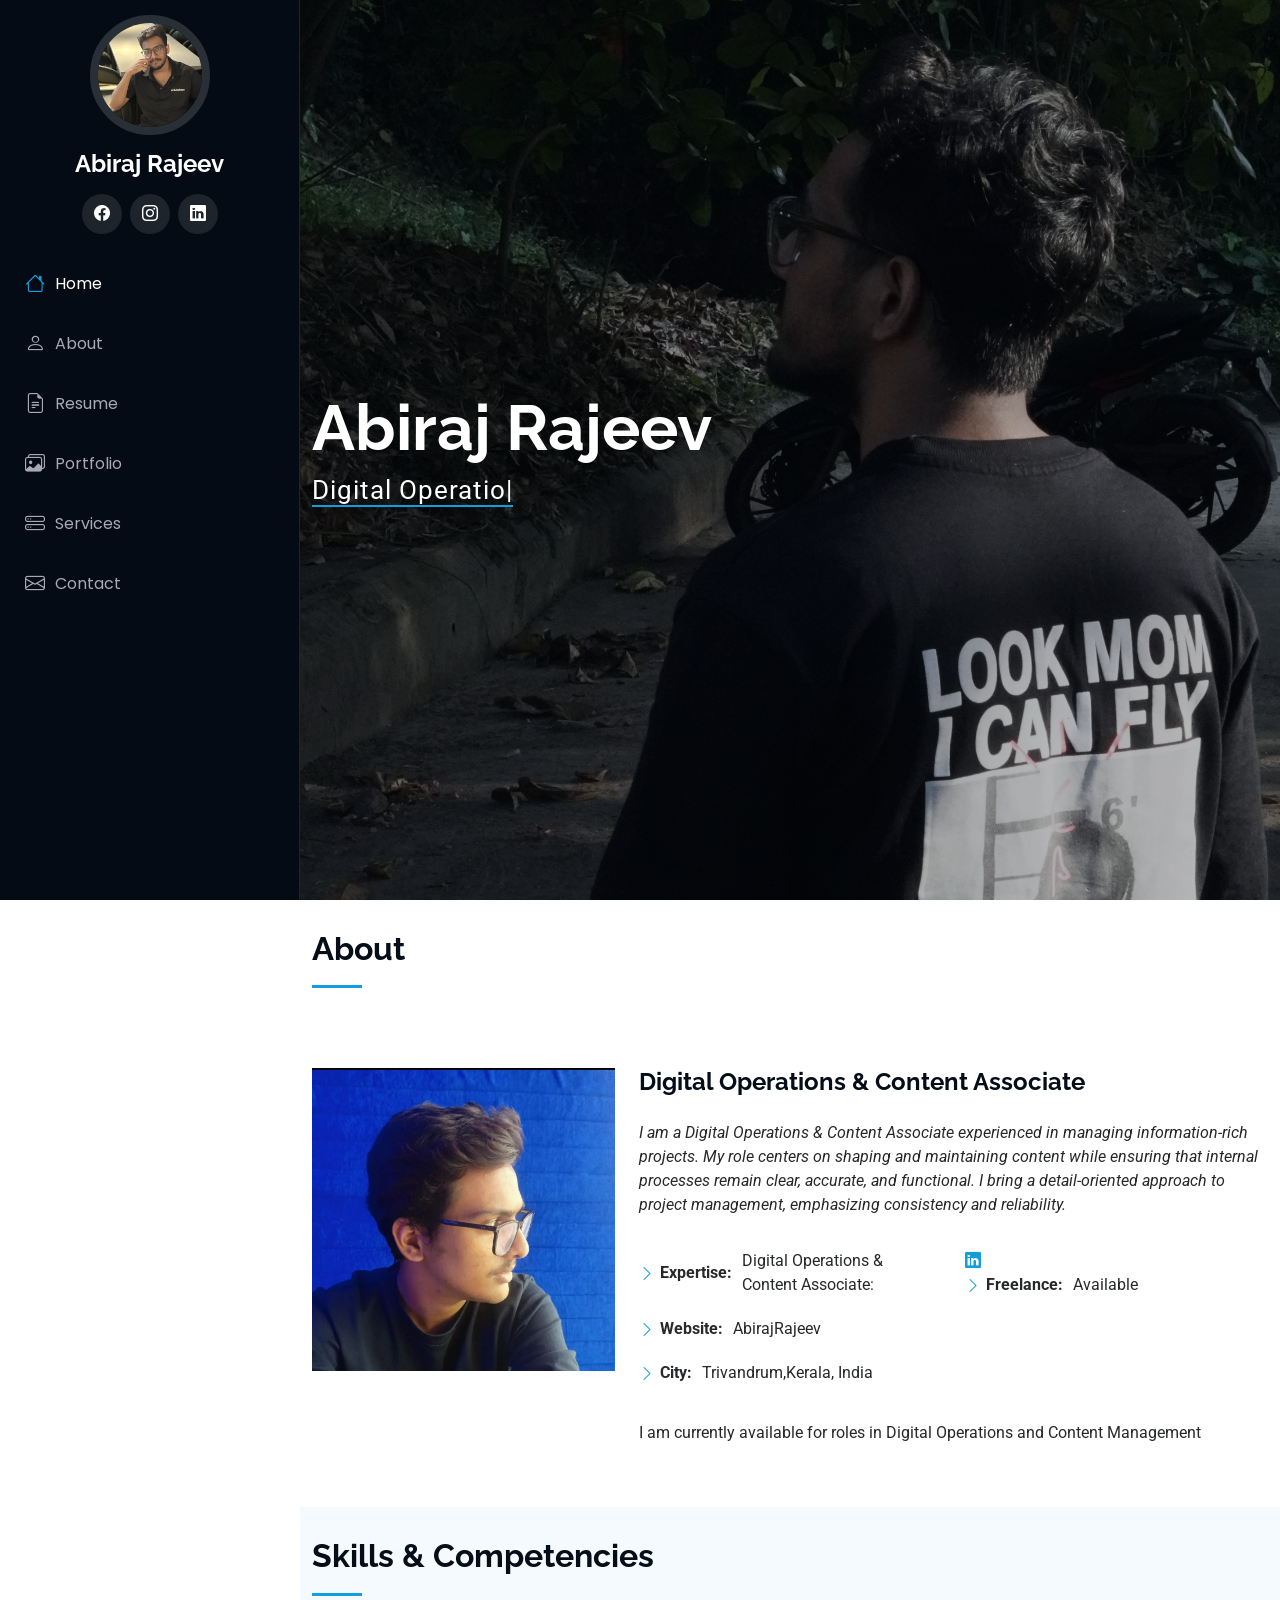
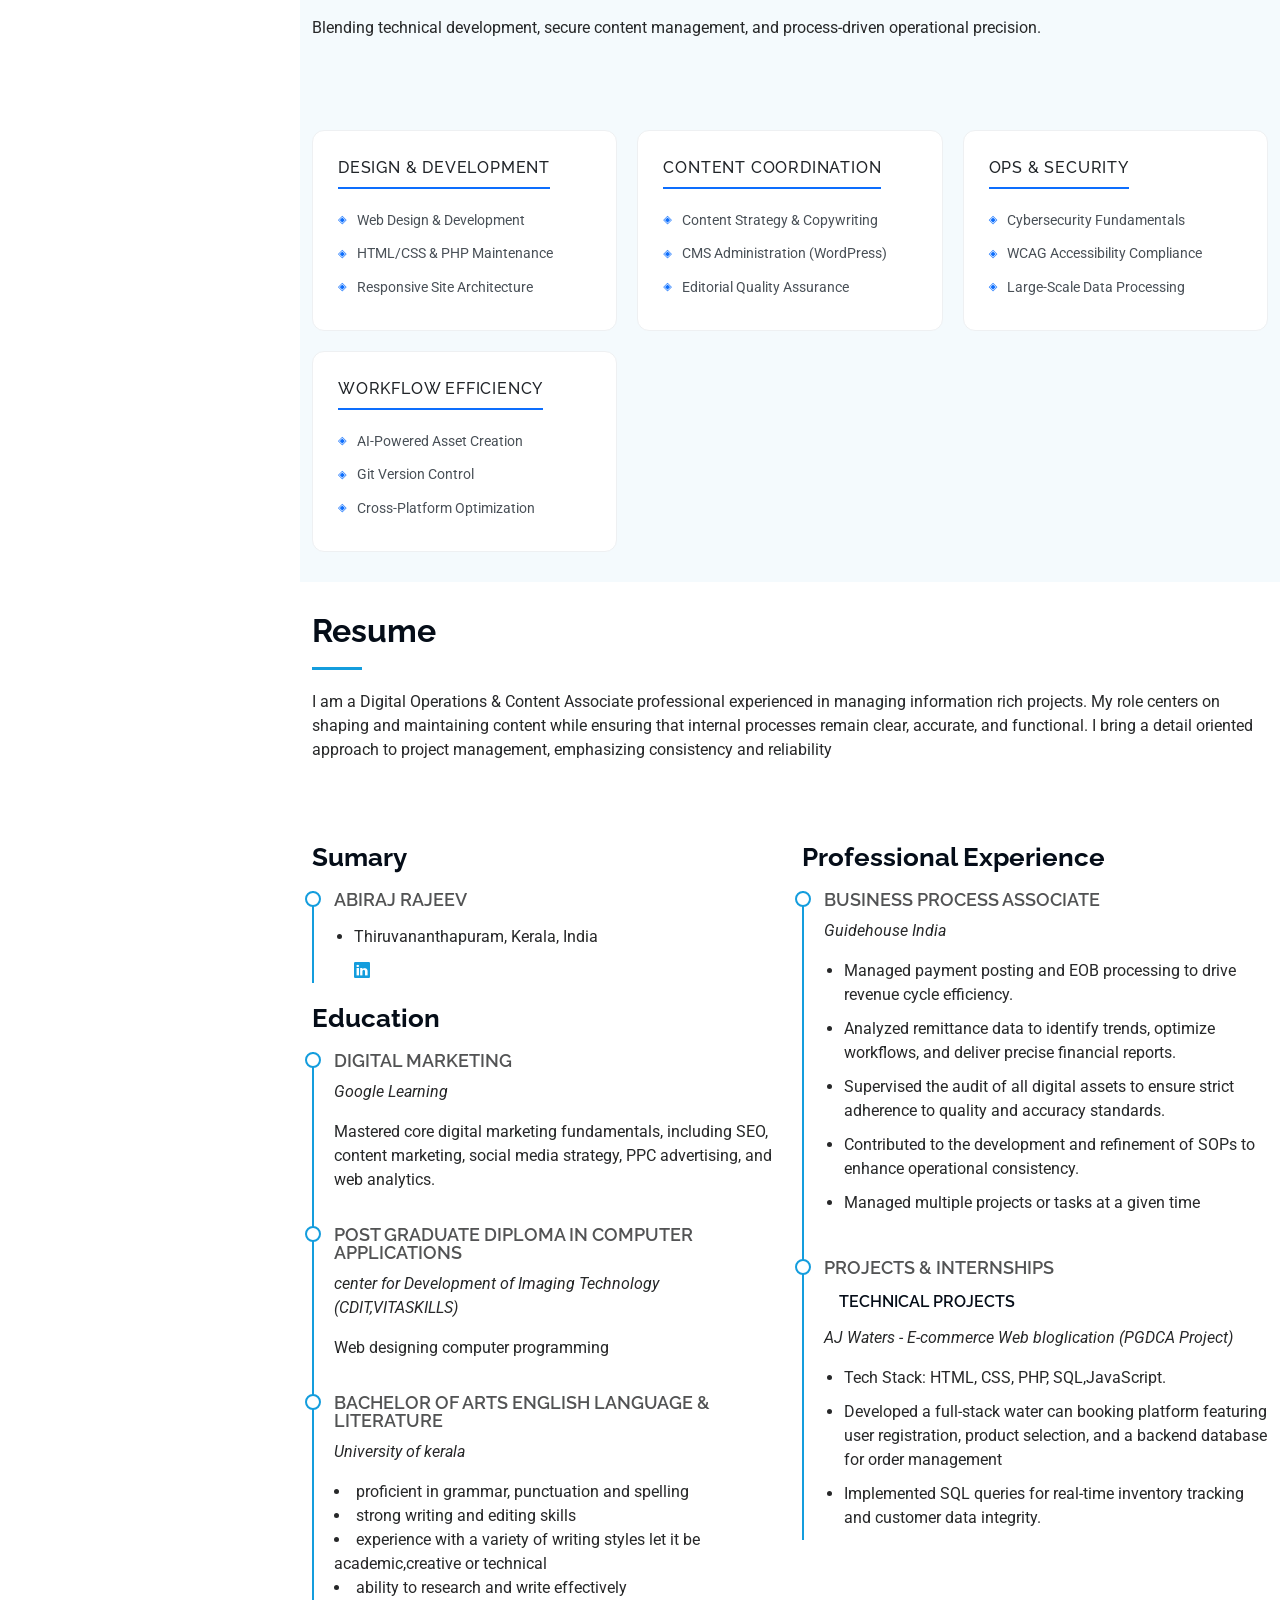
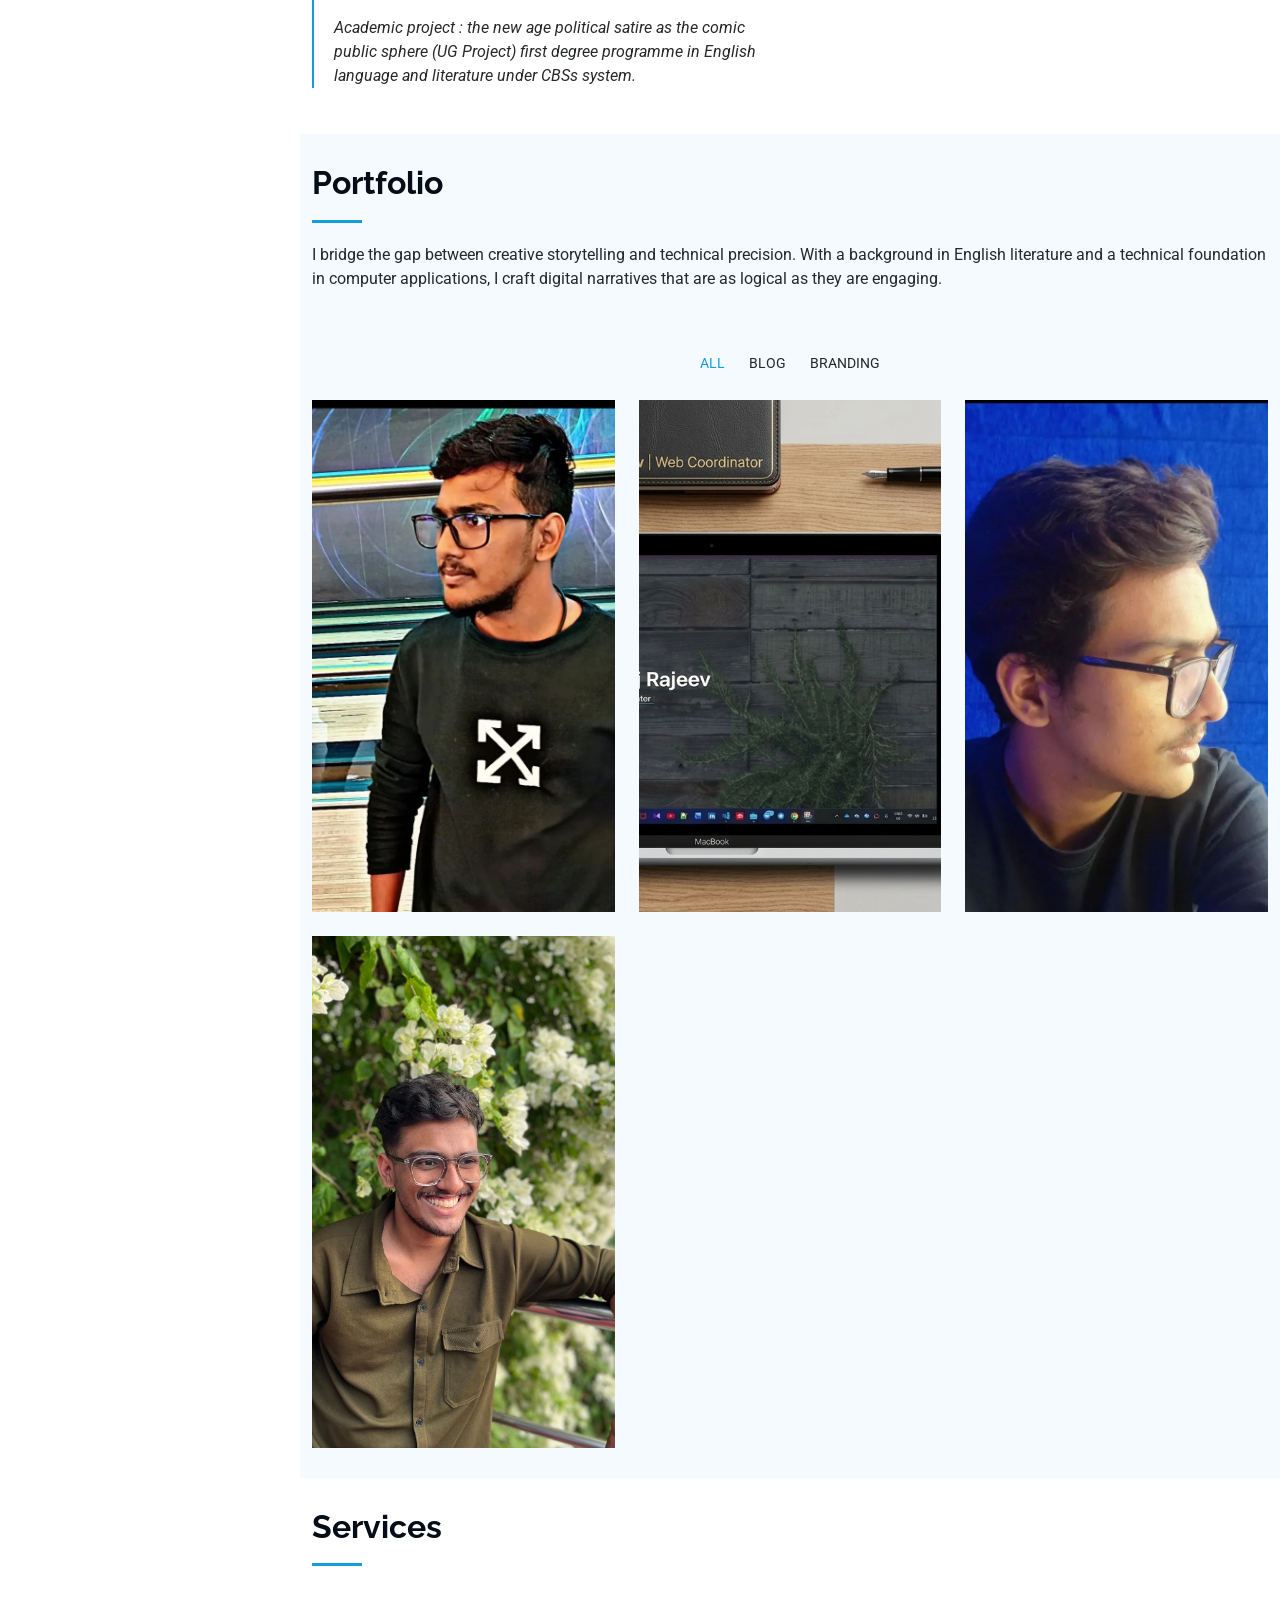
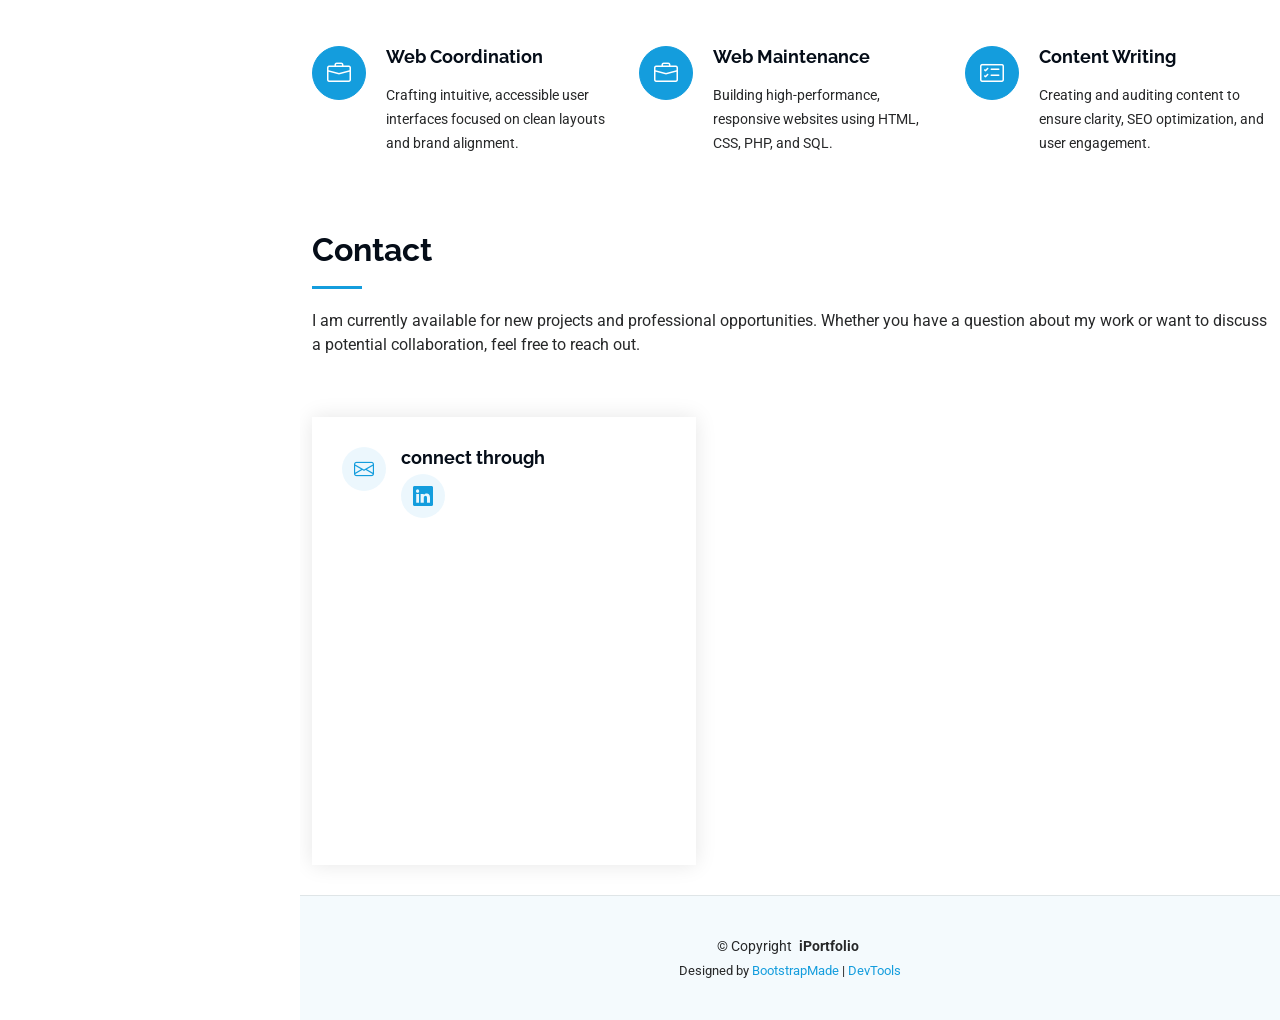
==== commit 09d79cfd: "Update contact information to include LinkedIn Replaced email with LinkedIn link in the contact sect" ====
--- a/index.html
+++ b/index.html
@@ -251,7 +251,7 @@
               <p><em></em></p>
               <ul>
                 <li>Thiruvananthapuram, Kerala, India</li>
-                <li>abirajpanimoola@gmail.com</li>
+                 <a href="https://linkedin.com/in/abiraj-rajeev" class="linkedin"><i class="bi bi-linkedin"></i></a>
               </ul>
             </div><!-- Edn Resume Item -->
 
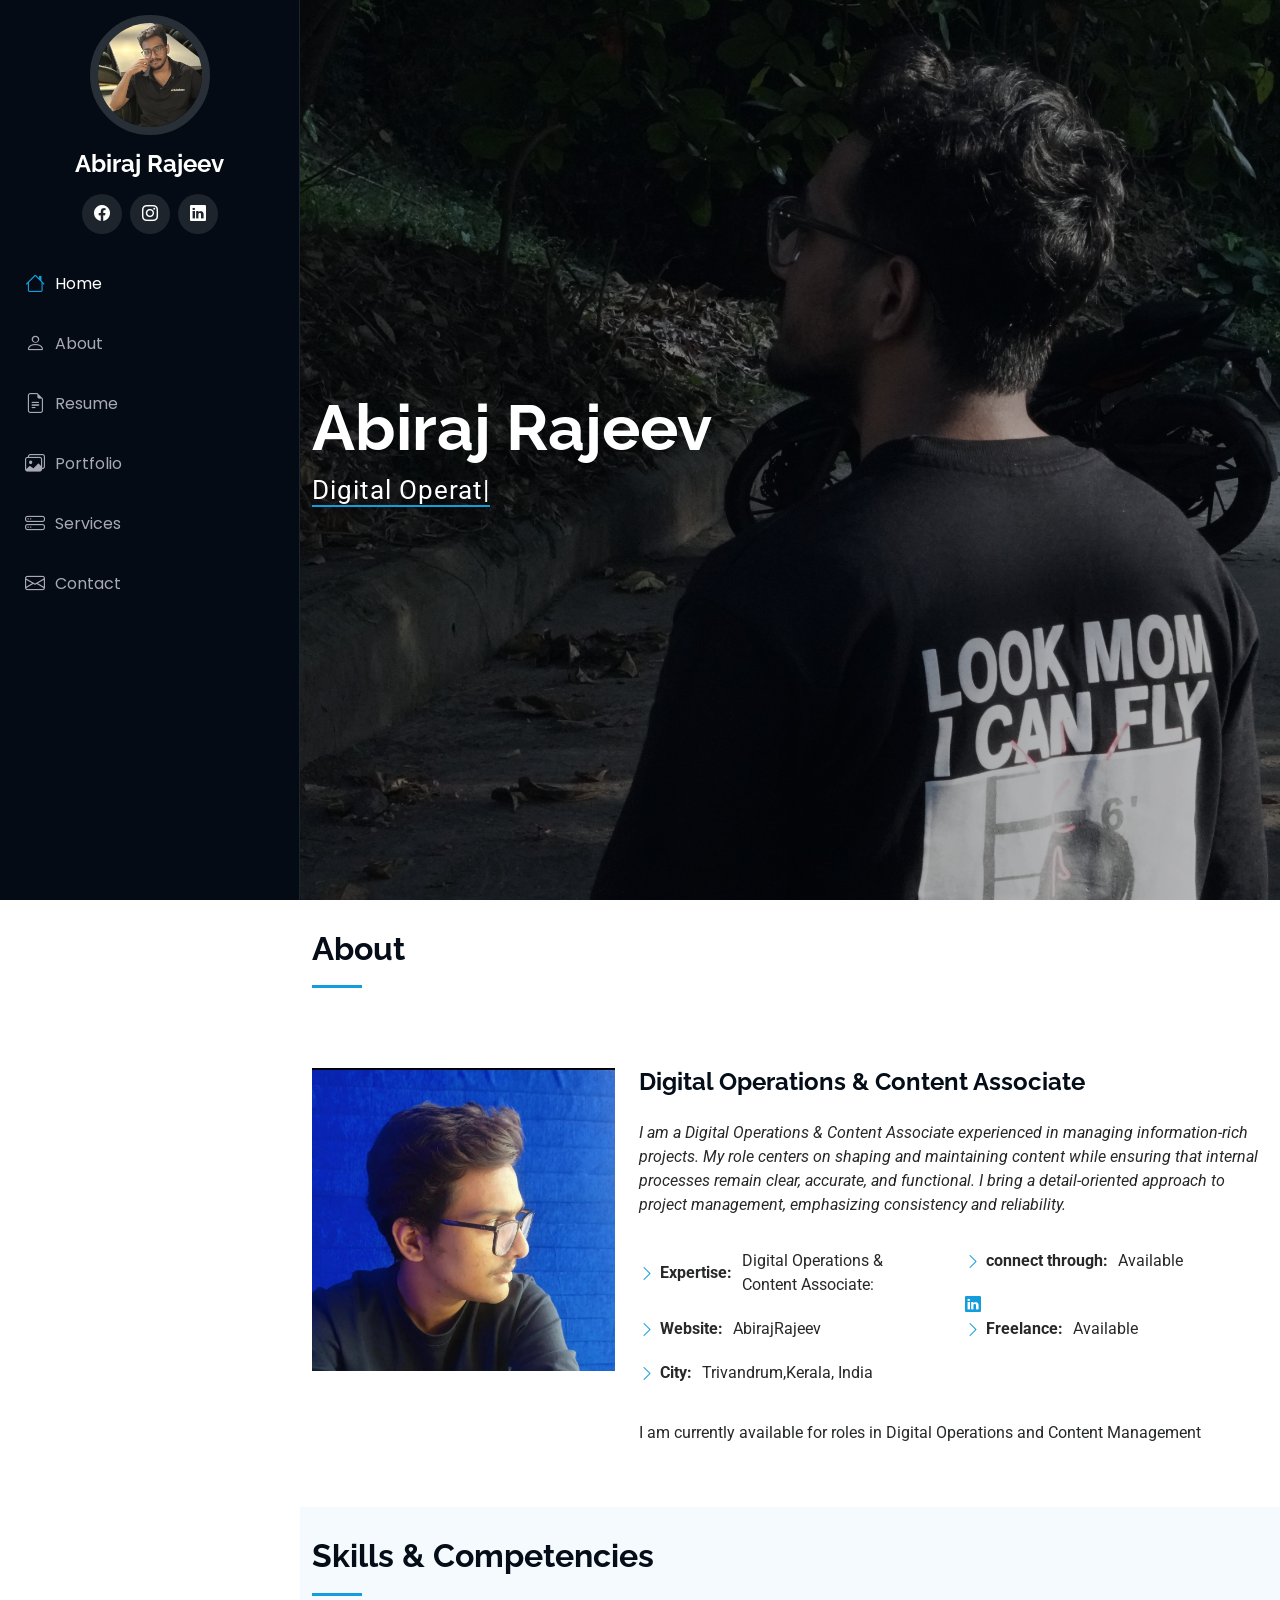
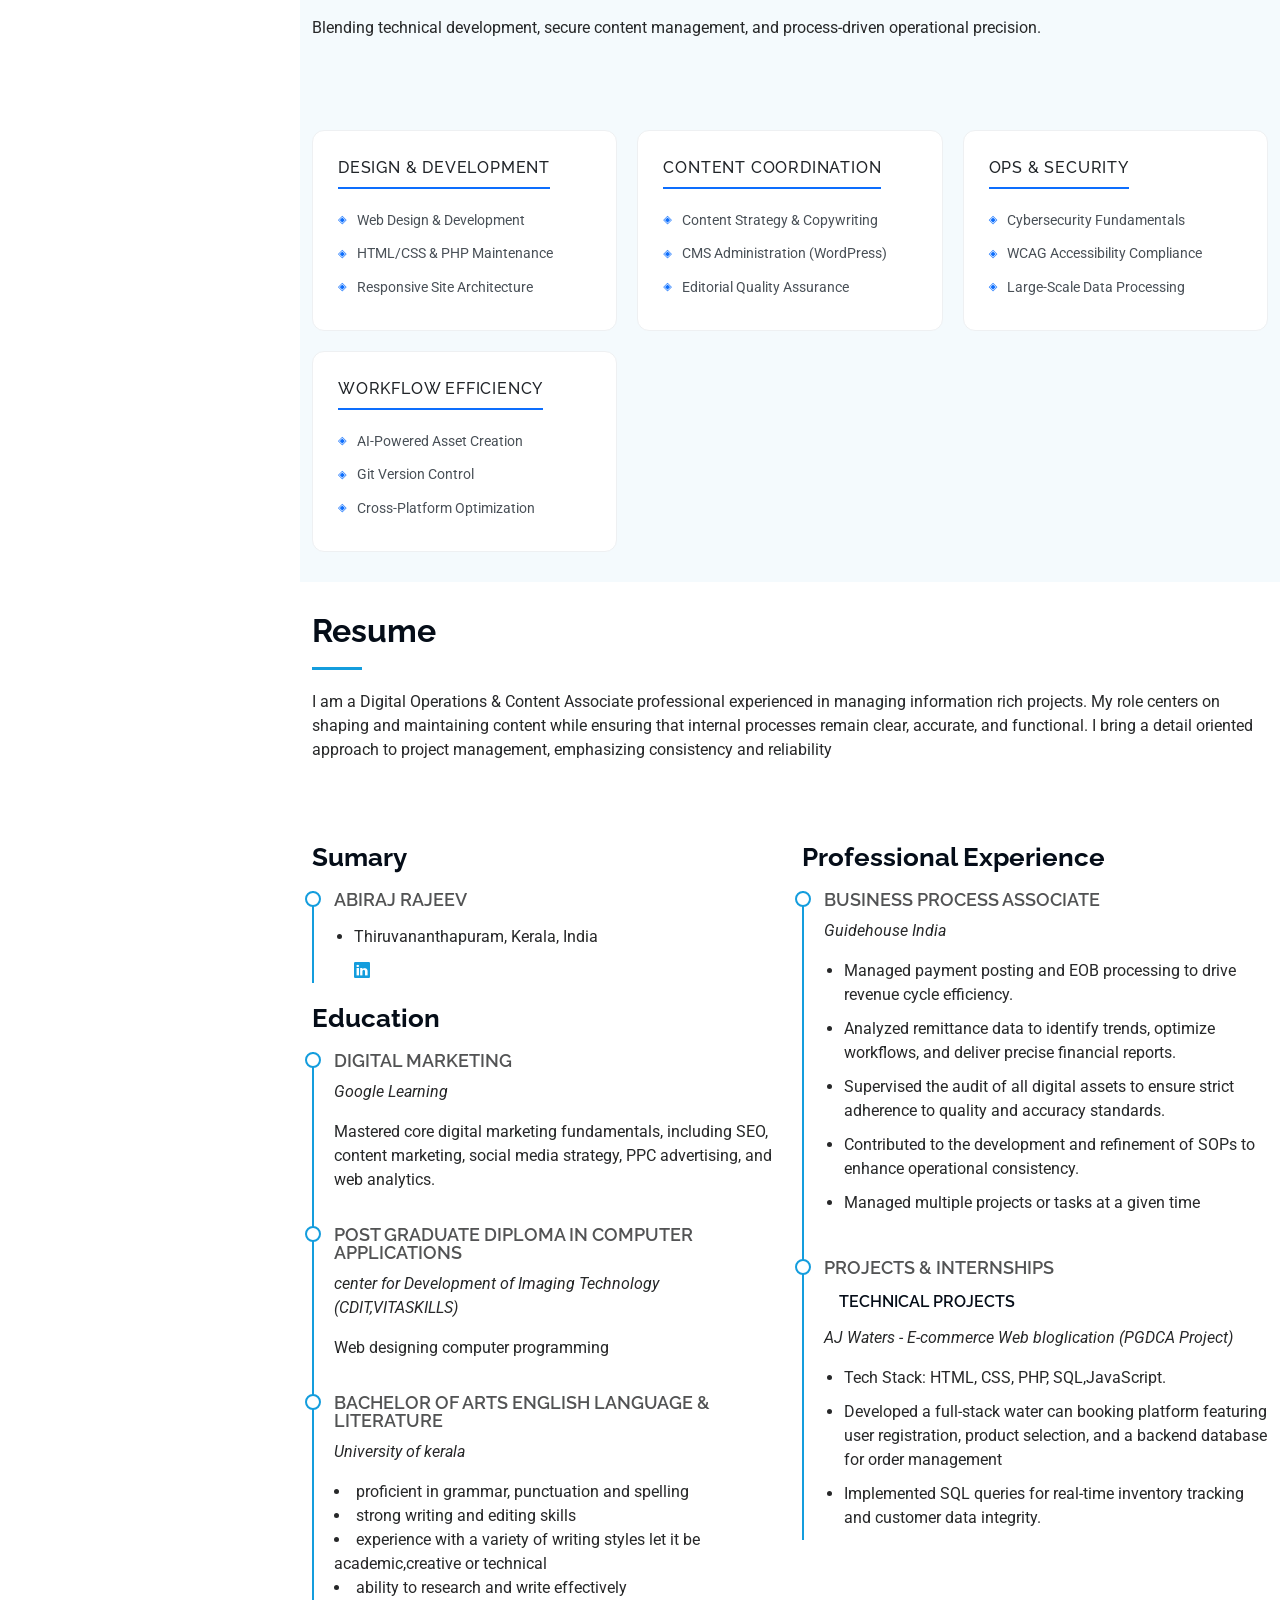
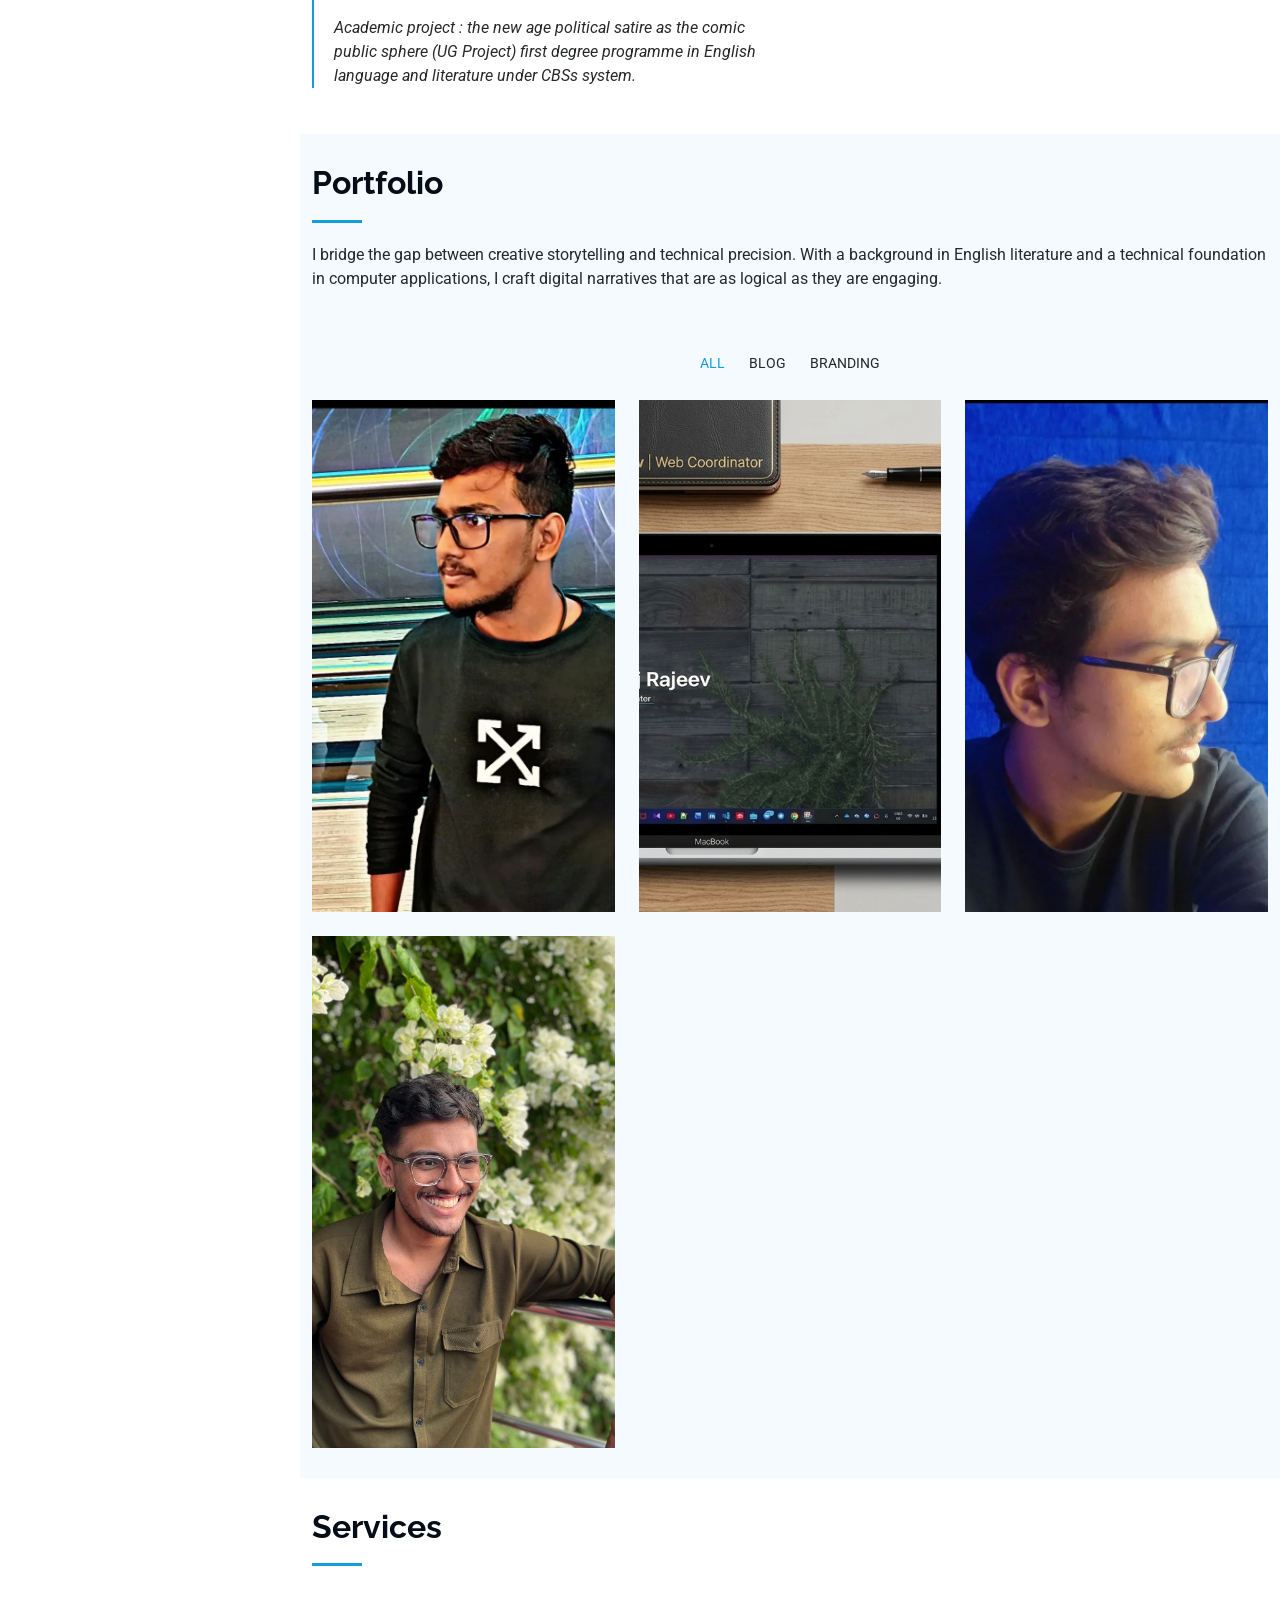
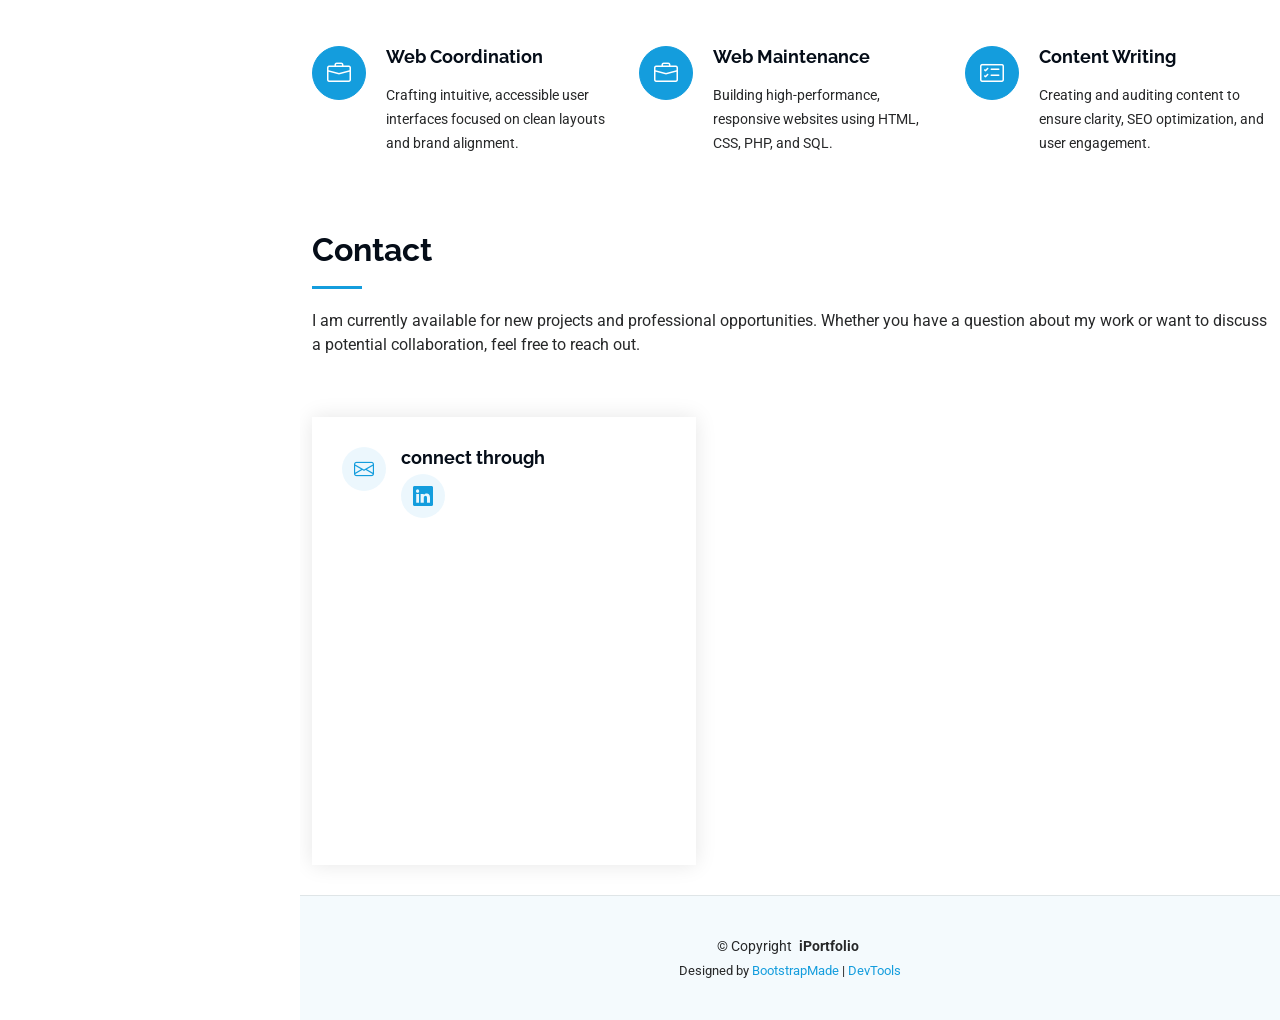
==== commit af0e26ee: "Add connection availability information to index.html" ====
--- a/index.html
+++ b/index.html
@@ -115,7 +115,7 @@
               </div>
               <div class="col-lg-6">
                 <ul>
-                  
+                  <li><i class="bi bi-chevron-right"></i> <strong>connect through:</strong> <span>Available</span></li>
                  <a href="https://linkedin.com/in/abiraj-rajeev" class="linkedin"><i class="bi bi-linkedin"></i></a>
                   <li><i class="bi bi-chevron-right"></i> <strong>Freelance:</strong> <span>Available</span></li>
                 </ul>
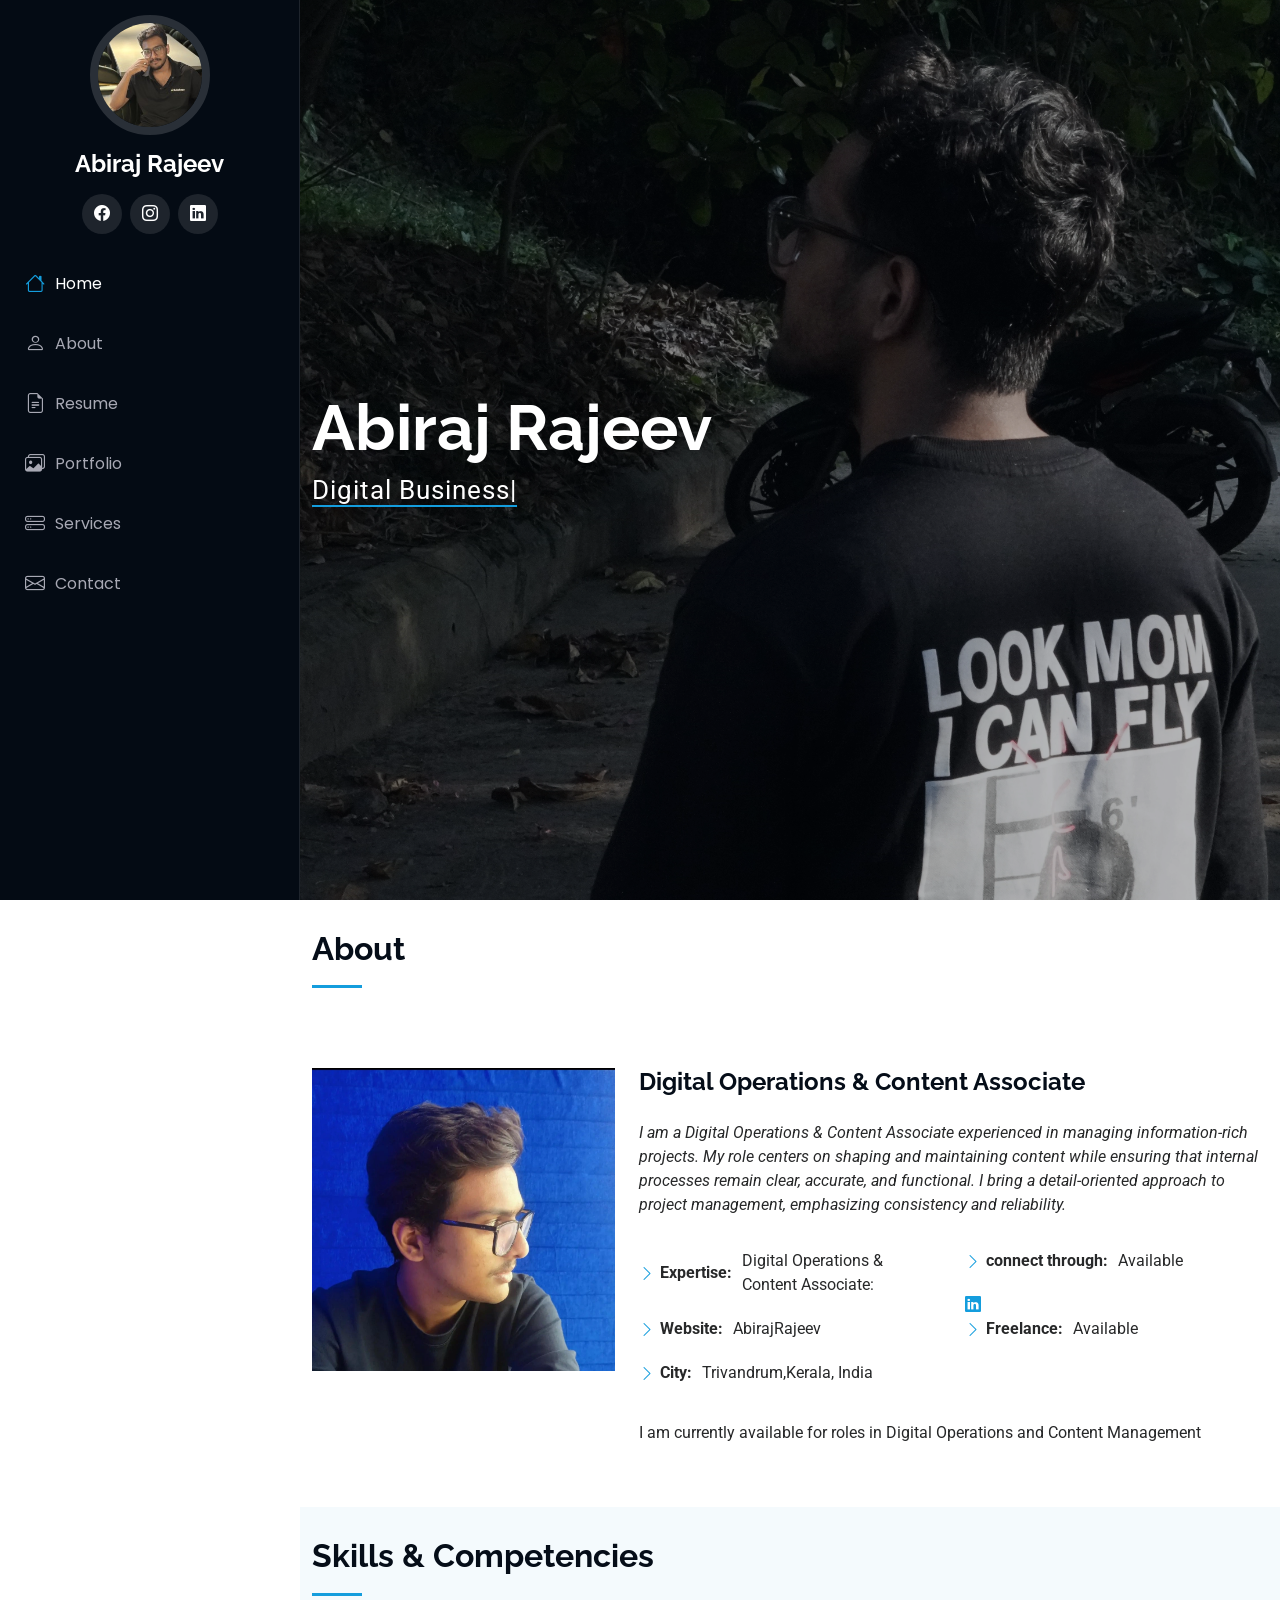
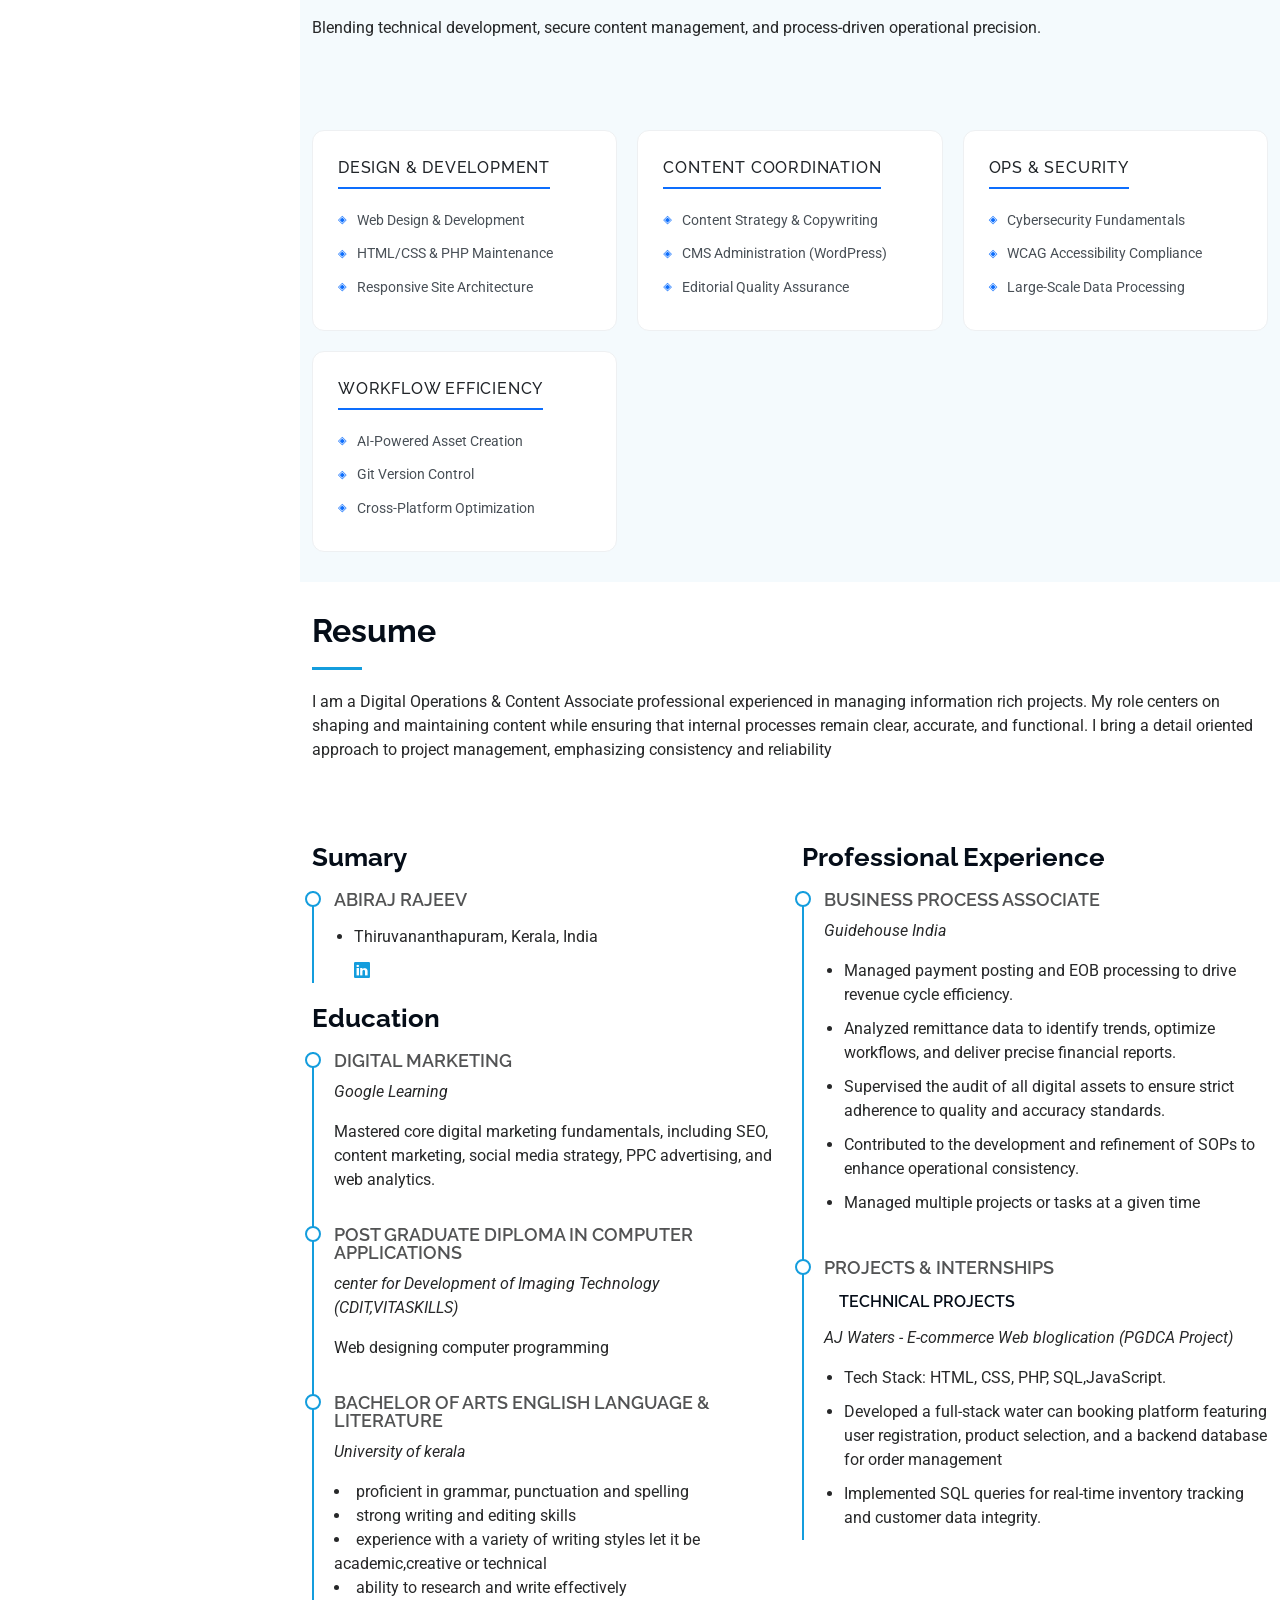
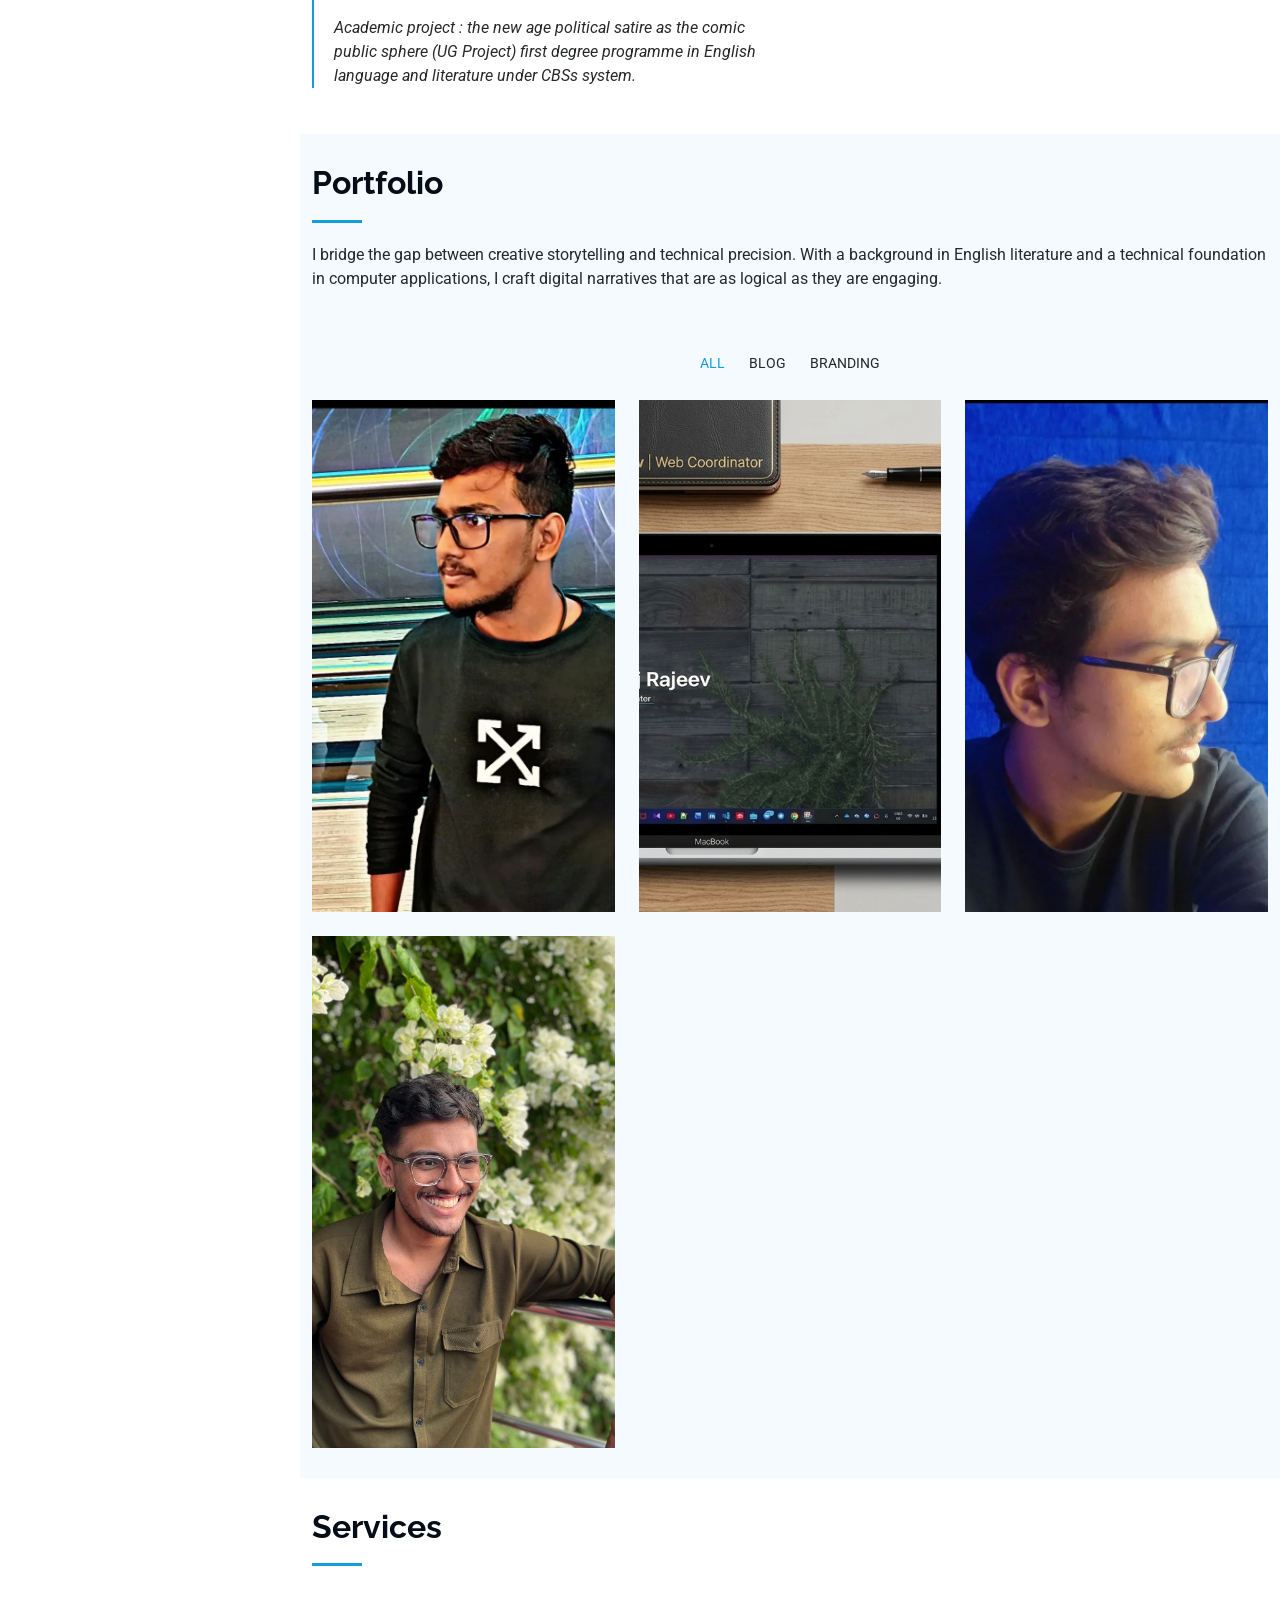
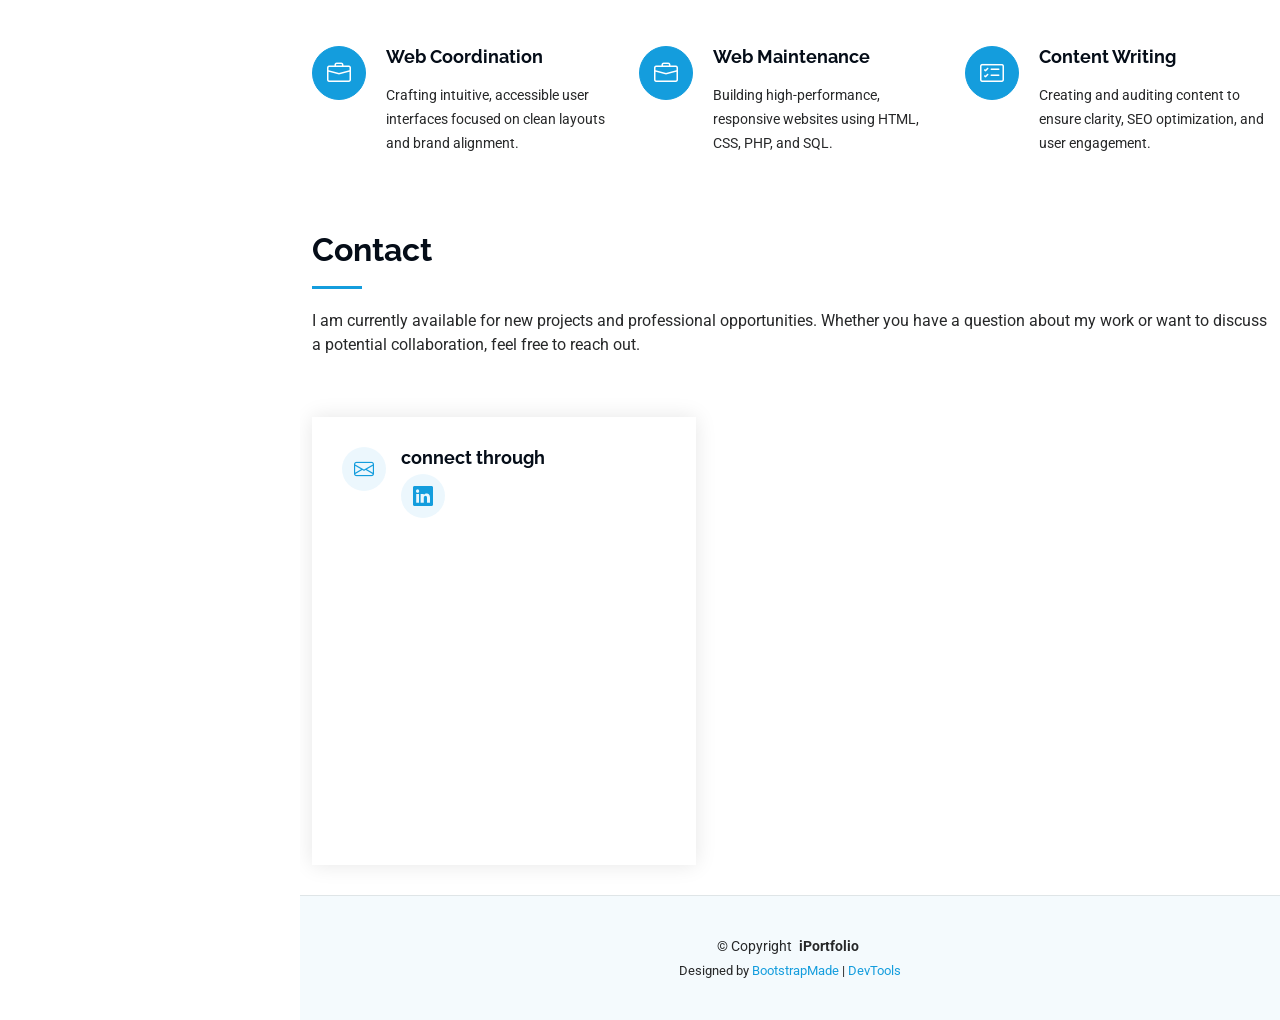
==== commit da647dbb: "Update job title in index.html" ====
--- a/index.html
+++ b/index.html
@@ -79,7 +79,7 @@
 
       <div class="container" data-aos="fade-up" data-aos-delay="100">
         <h2>Abiraj Rajeev</h2>
-        <p><span class="typed" data-typed-items="Digital Operations & Content Associate"></span><span class="typed-cursor typed-cursor--blink" aria-hidden="true"></span><span class="typed-cursor typed-cursor--blink" aria-hidden="true"></span></p>
+        <p><span class="typed" data-typed-items="Digital Business Associate"></span><span class="typed-cursor typed-cursor--blink" aria-hidden="true"></span><span class="typed-cursor typed-cursor--blink" aria-hidden="true"></span></p>
       </div>
 
     </section><!-- /Hero Section -->
